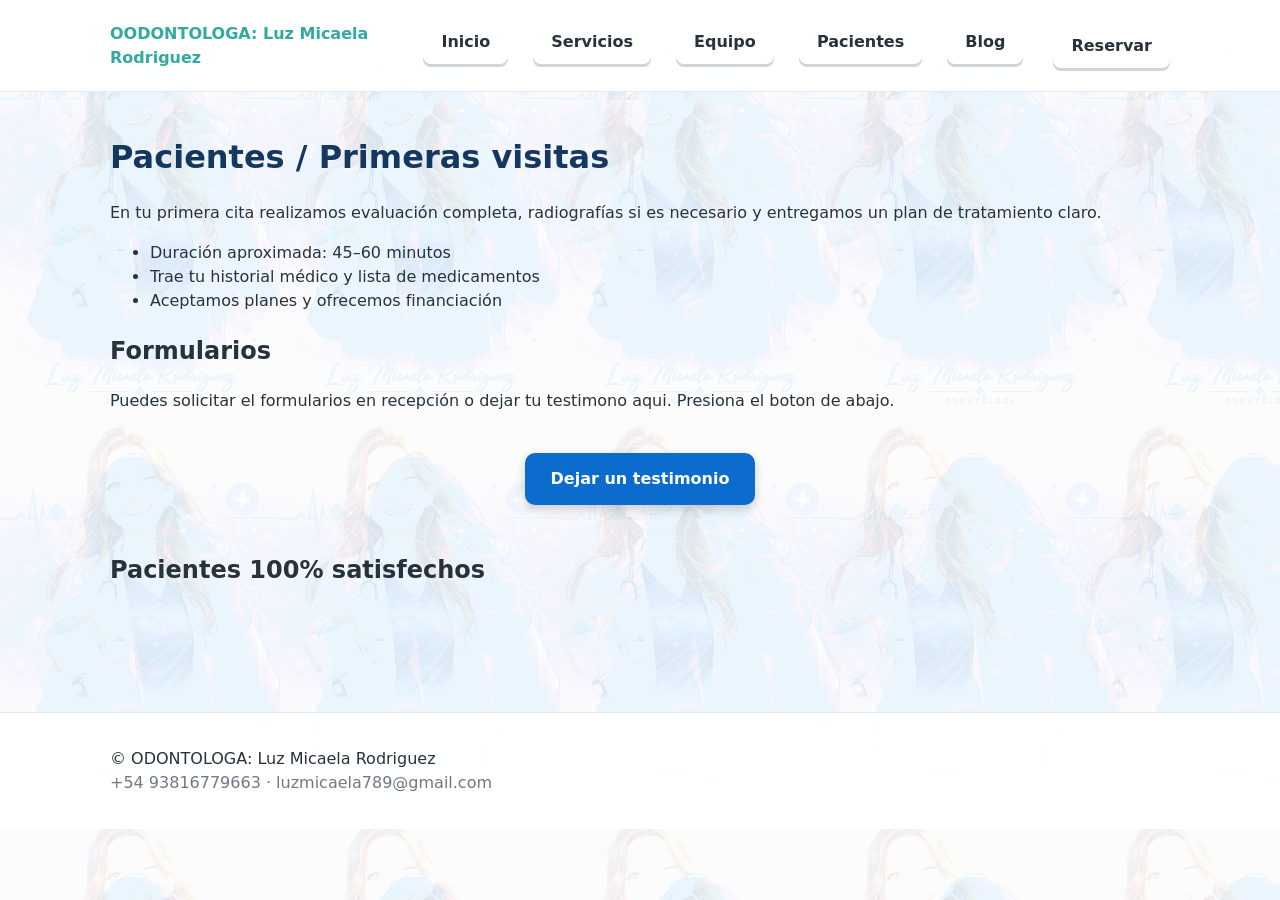
==== pacientes.html @ cc39a437 "Add files via upload" ====
﻿<!doctype html>
<html lang="es">
<head>
  <meta charset="utf-8" />
  <meta name="viewport" content="width=device-width,initial-scale=1" />
  <title>Pacientes — Primeras visitas · ODONTOLOGA: Luz Micaela Rodriguez</title>
  <meta name="description" content="Información para pacientes: qué esperar en la primera visita, formularios, seguros y financiación. Odontologos para todos, San Miguel de Tucumán." />
  <link rel="icon" href="favicon.svg" />
  <link rel="stylesheet" href="styles.css">

  <style>
    .pacientes-reviews {
        text-align: center;
        padding: 60px 20px;
        margin-top: 50px;
    }

    .reviews-title {
        font-size: 2rem;
        margin-bottom: 30px;
        color: #003366;
        font-weight: 700;
    }

    .reviews-grid {
        display: grid;
        grid-template-columns: repeat(auto-fit, minmax(260px, 1fr));
        gap: 28px;
    }

    .review-card {
        position: relative;
        background:
            linear-gradient(135deg,
                rgba(255,255,255,0.55),
                rgba(255,255,255,0.25)
            ),
            url('img/texturas/agua1.png');
        background-size: 180%;
        background-position: center;

        backdrop-filter: blur(14px);
        -webkit-backdrop-filter: blur(14px);

        border: 1.5px solid rgba(255,255,255,0.55);
        border-radius: 20px;

        padding: 26px 20px;
        box-shadow: 0 10px 26px rgba(0,0,0,0.18);
        transition: 0.35s ease;
        overflow: hidden;
    }

    .review-card:hover {
        transform: translateY(-6px);
        box-shadow: 0 16px 36px rgba(0,0,0,0.28);
        background-size: 200%;
    }

    .review-photo {
        width: 100px;
        height: 160px;
        object-fit: cover;
        border-radius: 10px;
        border: 2px solid white;
        margin-bottom: 12px;
        background-color: #f0f0f0;
    }

    .review-stars {
        font-size: 1.2rem;
        color: #ffcc00;
        margin-bottom: 10px;
    }

    .review-text {
        font-size: 0.95rem;
        color: #003366;
        margin-bottom: 12px;
        line-height: 1.4;
    }

    .review-name {
        font-weight: 700;
        color: #002a5c;
        margin-top: 8px;
    }

    .review-card::after {
        content: "";
        position: absolute;
        top: -120%;
        left: -120%;
        width: 250%;
        height: 250%;
        background: linear-gradient(
            135deg,
            rgba(255,255,255,0) 40%,
            rgba(255,255,255,0.35) 50%,
            rgba(255,255,255,0) 60%
        );
        transform: rotate(15deg);
        opacity: 0;
        transition: opacity 0.4s ease;
    }

    .review-card:hover::after {
        opacity: 1;
        animation: shineMove 1.2s ease forwards;
    }

    @keyframes shineMove {
        from { transform: translateX(-50%) translateY(-50%) rotate(15deg); }
        to   { transform: translateX(50%) translateY(50%) rotate(15deg); }
    }
  </style>
</head>

<body>
<header class="site-header">
  <div class="container">
    <div class="brand">OODONTOLOGA: Luz Micaela Rodriguez</div>
    <nav>
      <a href="index.html">Inicio</a>
      <a href="servicios.html">Servicios</a>
      <a href="equipo.html">Equipo</a>
      <a href="pacientes.html">Pacientes</a>
      <a href="blog.html">Blog</a>
    </nav>
    <a class="btn-cta" href="contacto.html#reserva">Reservar</a>
  </div>
</header>

<main class="container">
  <h1>Pacientes / Primeras visitas</h1>
  <p>En tu primera cita realizamos evaluación completa, radiografías si es necesario y entregamos un plan de tratamiento claro.</p>

  <ul>
    <li>Duración aproximada: 45–60 minutos</li>
    <li>Trae tu historial médico y lista de medicamentos</li>
    <li>Aceptamos planes y ofrecemos financiación</li>
  </ul>

  <h2>Formularios</h2>
  <p>Puedes solicitar el formularios en recepción o dejar tu testimono aqui. Presiona el boton de abajo. </p>

<div style="text-align:center; margin-top:40px;">
  <a href="testimonios.html#formulario" class="btn-cta" style="
      padding:14px 26px;
      background:#0066cc;
      color:white;
      border-radius:10px;
      text-decoration:none;
      font-weight:600;
      box-shadow:0 4px 12px rgba(0,0,0,0.2);
  ">
    Dejar un testimonio
  </a>
</div>

<section class="pacientes-section" style="margin-top:50px;">

    <h2 class="titulo-seccion">Pacientes 100% satisfechos</h2>

    <!-- Contenedor dinámico (vacío al inicio) -->
    <div id="listaPacientes" class="reviews-grid" style="margin-top:40px;"></div>

</section>


 
</main>

<footer class="site-footer">
  <div class="container">
    <div>© ODONTOLOGA: Luz Micaela Rodriguez</div>
    <div class="muted">+54 93816779663 · luzmicaela789@gmail.com</div>
  </div>
</footer>

<script>
/* --- Cargar testimonios aprobados en Pacientes.html --- */
async function cargarTestimoniosPacientes() {

    const url = "https://script.google.com/macros/s/AKfycbwIctgez9oaDWzGUCdXzk2YCuEggfs1DjWiEolDdeHWLY2LqHKjFUyeZnC6hhZdqTjJ/exec";

    try {
        const resp = await fetch(url);
        const data = await resp.json();

        // Ordenar por ID descendente (más recientes primero)
        data.sort((a, b) => b.id - a.id);

        const cont = document.getElementById("listaPacientes");
        cont.innerHTML = "";

        data.forEach(t => {
            const card = document.createElement("div");
            card.className = "review-card";
            
            // 🔧 CONVERTIR FOTO AL FORMATO CORRECTO
            let fotoUrl = t.foto || "";
            
            // Si es Base64, convertir a Blob URL
            if (fotoUrl.startsWith("data:")) {
                // Ya está en formato Base64, usarlo directamente
                fotoUrl = fotoUrl;
            } 
            // Si es un link de Google Drive, extraer el ID y formatearlo
            else if (fotoUrl.includes('drive.google.com')) {
                const match = fotoUrl.match(/\/d\/([a-zA-Z0-9-_]+)/);
                if (match && match[1]) {
                    fotoUrl = `https://drive.google.com/uc?id=${match[1]}`;
                }
            }
            // Si es un URL válido, usarlo
            else if (fotoUrl.startsWith('http')) {
                fotoUrl = fotoUrl;
            }
            
            const imgTag = fotoUrl 
                ? `<img src="${fotoUrl}" alt="Foto de ${t.nombre}" class="review-photo" onerror="this.style.display='none'">`
                : "";
            
            card.innerHTML = `
                ${imgTag}
                <div class="review-stars">★★★★★</div>
                <p class="review-text">"${t.texto}"</p>
                <h4 class="review-name">${t.nombre}</h4>
            `;
            cont.appendChild(card);
        });

        /* --- Animación premium --- */
        const cards = document.querySelectorAll(".review-card");
        cards.forEach((card, i) => {
            setTimeout(() => {
                card.classList.add("visible");
            }, i * 120);
        });

    } catch (e) {
        console.error("Error cargando testimonios:", e);
    }
}

cargarTestimoniosPacientes();
</script>


</body>
</html>
---- styles.css ----
﻿:root{
  --accent:#2aa79b; --dark:#1f2933; --muted:#6b7280; --bg:#f7fafb;
  font-family: Inter, system-ui, -apple-system, "Segoe UI", Roboto, Arial, sans-serif;
}
*{box-sizing:border-box}
body{margin:0;background:var(--bg);color:var(--dark);line-height:1.5}
.container{max-width:1100px;margin:0 auto;padding:20px}
.site-header{background:#fff;border-bottom:1px solid #e6e9ec;position:sticky;top:0;z-index:10}
.site-header .container{display:flex;align-items:center;gap:20px}
.brand{font-weight:700;color:var(--accent);flex:1}
nav a{margin:0 10px;color:var(--dark);text-decoration:none}
.btn-cta{background:var(--accent);color:#fff;padding:8px 12px;border-radius:8px;text-decoration:none}
.hero{display:flex;gap:30px;align-items:center;padding:40px 0}
.hero-text{flex:1}
.hero-image img{width:100%;border-radius:10px;object-fit:cover}
.actions .btn{background:var(--accent);color:#fff;padding:10px 16px;border-radius:8px;text-decoration:none;margin-right:8px}
.btn-outline{border:2px solid var(--accent);color:var(--accent);padding:8px 14px;border-radius:8px;text-decoration:none}
.why .grid, .services-preview .grid{display:grid;grid-template-columns:repeat(auto-fit,minmax(220px,1fr));gap:12px;margin-top:12px}
.card{background:#fff;padding:16px;border-radius:10px;border:1px solid #e6e9ec}
.service{background:#fff;padding:18px;border-radius:10px;border:1px solid #e6e9ec}
.contact-preview{margin-top:24px;background:#fff;padding:18px;border-radius:10px;border:1px solid #e6e9ec}
.site-footer{background:#fff;border-top:1px solid #e6e9ec;padding:14px 0;margin-top:24px}
.muted{color:var(--muted)}
.team-grid{display:grid;grid-template-columns:repeat(auto-fit,minmax(220px,1fr));gap:16px}
.team-card{background:#fff;padding:12px;border-radius:10px;text-align:center;border:1px solid #e6e9ec}
.team-card img{width:100%;height:auto;object-fit:contain;object-position:center;border-radius:8px;display:block}
.two-col{display:grid;grid-template-columns:1fr 320px;gap:18px}
form input, form textarea, form select{width:100%;padding:10px;border-radius:8px;border:1px solid #d1d5db;margin-top:8px}
.btn{display:inline-block;padding:10px 14px;border-radius:8px;text-decoration:none;color:#fff;background:var(--accent);border:none;cursor:pointer}
@media(max-width:760px){
  .hero{flex-direction:column}
  .two-col{grid-template-columns:1fr}
 
}
/* Estilos anteriores... */

.actions {
    display: flex;
    flex-direction: column; /* Cambia la dirección de los botones a columna */
    gap: 10px; /* Espacio entre los botones */
}

nav a {
    position: relative; /* Posición relativa para efectos de animación */
    transition: color 0.3s ease, transform 0.3s ease; /* Efecto de transición */
}

nav a:hover {
    color: #4CAF50; /* Cambiar color al pasar el ratón */
    transform: scale(1.05); /* Aumentar tamaño al pasar el ratón */
}

@media(max-width:760px){
  .hero{flex-direction:column}
  .two-col{grid-template-columns:1fr}
}

/* Estilos restantes... */

.hero {
    display: flex;
    gap: 30px;
    align-items: flex-start; /* Alinea los elementos al inicio */
}

.hero-text {
    flex: 1; /* Permite que el texto ocupe un espacio flexible */
    position: relative; /* Asegura que el texto se posicione sin ser absoluto */
    color: #f0f8ff; /* Color de texto */
    text-shadow: 2px 2px 4px rgba(0, 0, 255, 0.5); /* Efecto tridimensional */
    z-index: 1; /* Asegúrate de que el texto esté sobre la imagen */
}

.actions {
    margin-top: 20px; /* Espacio entre el texto y los botones */
    display: flex;
    flex-direction: column; /* Coloca los botones en columna */
    gap: 10px; /* Espacio entre los botones */
}

.hero-image {
    flex: 1; /* Hace que la imagen ocupe el espacio restante */
    position: relative; /* Necesario para el efecto de la imagen */
}
/* Contenedor principal */
.hero {
  padding: 40px 20px;
  background: #fff;
}

/* Inner: divide en dos columnas (texto izquierda, imagen derecha) */
.hero-inner {
  display: flex;
  align-items: center;
  justify-content: space-between;
  gap: 24px;
  max-width: 1200px;
  margin: 0 auto;
}

/* Texto (izquierda) */
.hero-text {
  flex: 1 1 45%;
  min-width: 260px;
}

/* Título: más oscuro */
.hero-title {
  font-size: 2rem;
  margin: 0 0 12px 0;
  color: #222222; /* tonalidad más oscura */
  font-weight: 700;
  line-height: 1.1;
}

/* Subtítulo: azul oscuro y más pequeño */
.hero-subtitle {
  font-size: 1rem;
  margin: 0 0 18px 0;
  color: #0b3b66; /* azul oscuro */
  opacity: 0.95;
}

/* Botones: alineados a la izquierda y con espacio */
.hero-buttons {
  margin-top: 18px;
  display: flex;
  gap: 12px;
}

/* Estilos de botones */
.btn {
  display: inline-block;
  padding: 10px 16px;
  text-decoration: none;
  border-radius: 6px;
  font-weight: 600;
  transition: transform .12s ease, box-shadow .12s ease;
}

.btn.primary {
  background: #0b6bff;
  color: #fff;
}

.btn.secondary {
  background: #e9eef8;
  color: #0b3b66;
}

/* Imagen (derecha) */
.hero-image {
  flex: 0 0 45%;
  display: flex;
  justify-content: flex-end;
  min-width: 220px;
}

.hero-image img {
  max-width: 100%;
  height: auto;
  border-radius: 8px;
  object-fit: cover;
  box-shadow: 0 6px 18px rgba(11, 59, 102, 0.12);
}

/* Responsive: en pantallas pequeñas apilar verticalmente */
@media (max-width: 800px) {
  .hero-inner {
    flex-direction: column;
    align-items: flex-start;
  }

  .hero-image {
    width: 100%;
    justify-content: center;
    margin-top: 18px;
  }

  .hero-text {
    width: 100%;
  }

  .hero-title {
    font-size: 1.6rem;
  }
}
/* ============================
   HERO SECTION
   ============================ */

.hero {
    width: 100%;
    padding: 60px 20px;
    text-align: center;
    background-color: #ffffff;
}

/* Título centrado */
.hero-title {
    font-size: 2.6rem;
    font-weight: 700;
    margin-bottom: 40px;
    color: #1a1a1a;
}

/* Contenedor de columnas */
.hero-content {
    display: flex;
    align-items: center;
    justify-content: center;
    gap: 40px;
    max-width: 1200px;
    margin: 0 auto;
}

/* Columna izquierda (texto) */
.hero-text {
    flex: 0 0 38%; /* Más pequeña */
    text-align: left;
}

.hero-description {
    font-size: 1.2rem;
    margin-bottom: 25px;
    color: #333;
    line-height: 1.5;
}

/* Botones */
.hero-buttons {
    display: flex;
    flex-direction: column;
    gap: 15px;
}

.btn {
    padding: 14px 20px;
    border-radius: 6px;
    text-decoration: none;
    font-weight: 600;
    display: inline-block;
    text-align: center;
    transition: 0.3s ease;
}

/* Botón principal */
.btn-primary {
    background-color: #0077cc;
    color: white;
}

.btn-primary:hover {
    background-color: #005fa3;
}

/* Botón secundario */
.btn-secondary {
    background-color: #e6e6e6;
    color: #333;
}

.btn-secondary:hover {
    background-color: #d4d4d4;
}

/* Columna derecha (imagen predominante) */
.hero-image {
    flex: 0 0 60%; /* Más grande */
}

.hero-image img {
    width: 100%;
    border-radius: 10px;
    object-fit: cover;
    box-shadow: 0 4px 20px rgba(0,0,0,0.1);
}

/* ============================
   RESPONSIVE
   ============================ */

@media (max-width: 900px) {
    .hero-content {
        flex-direction: column;
        text-align: center;
    }

    .hero-text {
        flex: 0 0 100%;
        text-align: center;
    }

    .hero-image {
        flex: 0 0 100%;
    }

    .hero-title {
        font-size: 2.2rem;
    }
}

@media (max-width: 600px) {
    .hero-title {
        font-size: 1.9rem;
    }

    .hero-description {
        font-size: 1.05rem;
    }
}
/* ===== FIX DEFINITIVO: TÍTULO ARRIBA DE LAS COLUMNAS ===== */

.hero {
    width: 100%;
    padding: 60px 20px;
    background: #fff;
    text-align: center;
}

.hero-title {
    font-size: 2.6rem;
    font-weight: 700;
    margin-bottom: 40px;
    color: #1a1a1a;
}

/* Contenedor de columnas */
.hero-content {
    display: flex;
    align-items: center;
    justify-content: center;
    gap: 40px;
    max-width: 1200px;
    margin: 0 auto;
}

/* Columna izquierda */
.hero-text {
    flex: 0 0 38%;
    text-align: left;
}

/* Columna derecha */
.hero-image {
    flex: 0 0 60%;
}

.hero-image img {
    width: 100%;
    border-radius: 10px;
    object-fit: cover;
}
/* ===== FIX DEFINITIVO: EVITAR 3 COLUMNAS ===== */

/* El hero NO debe ser flex */
.hero {
    width: 100%;
    padding: 60px 20px;
    background: #fff;
    text-align: center;
    display: block !important; /* Fuerza a ignorar versiones anteriores */
}

/* El título SIEMPRE arriba */
.hero-title {
    font-size: 2.6rem;
    font-weight: 700;
    margin-bottom: 40px;
    color: #1a1a1a;
}

/* Las columnas van dentro de hero-content */
.hero-content {
    display: flex !important;
    align-items: center;
    justify-content: center;
    gap: 40px;
    max-width: 1200px;
    margin: 0 auto;
}

/* Columna izquierda */
.hero-text {
    flex: 0 0 38%;
    text-align: left;
}

/* Columna derecha */
.hero-image {
    flex: 0 0 60%;
}

.hero-image img {
    width: 100%;
    border-radius: 10px;
    object-fit: cover;
}
/* ============================
   BOTONES 3D DEL MENÚ
   ============================ */

nav a {
    display: inline-block;
    padding: 10px 18px;
    background: #ffffff;
    color: #1f2933;
    border-radius: 8px;
    font-weight: 600;
    text-decoration: none;
    box-shadow: 0 3px 0 #cfd3d8; /* base 3D */
    transition: 
        background 0.25s ease,
        color 0.25s ease,
        transform 0.2s ease,
        box-shadow 0.2s ease;
}

/* Hover: se eleva y cambia a azul */
nav a:hover {
    background: #0b6bff;
    color: #ffffff;
    transform: translateY(-3px); /* se levanta */
    box-shadow: 0 6px 0 #084bb5; /* sombra más profunda */
}

/* Click: efecto de presión */
nav a:active {
    transform: translateY(1px);
    box-shadow: 0 2px 0 #084bb5;
}
/* ============================
   BOTONES 3D PARA TODO EL MENÚ
   ============================ */

/* Aplica a TODOS los enlaces del menú, incluyendo "Reservar" */
.site-header nav a,
.btn-cta {
    display: inline-block;
    padding: 10px 18px;
    background: #ffffff;
    color: #1f2933;
    border-radius: 8px;
    font-weight: 600;
    text-decoration: none;
    box-shadow: 0 3px 0 #cfd3d8; /* base 3D */
    transition: 
        background 0.25s ease,
        color 0.25s ease,
        transform 0.2s ease,
        box-shadow 0.2s ease;
}

/* Hover 3D */
.site-header nav a:hover,
.btn-cta:hover {
    background: #0b6bff;
    color: #ffffff;
    transform: translateY(-3px); /* se levanta */
    box-shadow: 0 6px 0 #084bb5; /* sombra más profunda */
}

/* Click (efecto de presión) */
.site-header nav a:active,
.btn-cta:active {
    transform: translateY(1px);
    box-shadow: 0 2px 0 #084bb5;
}
/* ============================================
   BOTONES 3D + EFECTO DE LUZ ANIMADA (MENÚ)
   ============================================ */

.site-header nav a,
.btn-cta {
    position: relative;
    display: inline-block;
    padding: 10px 18px;
    background: #ffffff;
    color: #1f2933;
    border-radius: 8px;
    font-weight: 600;
    text-decoration: none;
    box-shadow: 0 3px 0 #cfd3d8; /* base 3D */
    overflow: hidden; /* necesario para el brillo */
    transition:
        background 0.25s ease,
        color 0.25s ease,
        transform 0.2s ease,
        box-shadow 0.2s ease;
}

/* Brillo animado */
.site-header nav a::before,
.btn-cta::before {
    content: "";
    position: absolute;
    top: 0;
    left: -120%;
    width: 80%;
    height: 100%;
    background: linear-gradient(
        120deg,
        rgba(255, 255, 255, 0) 0%,
        rgba(255, 255, 255, 0.6) 50%,
        rgba(255, 255, 255, 0) 100%
    );
    transform: skewX(-20deg);
    transition: 0.4s;
}

/* Hover: se eleva, cambia a azul y aparece el brillo */
.site-header nav a:hover,
.btn-cta:hover {
    background: #0b6bff;
    color: #ffffff;
    transform: translateY(-3px);
    box-shadow: 0 6px 0 #084bb5;
}

/* Brillo se mueve al hacer hover */
.site-header nav a:hover::before,
.btn-cta:hover::before {
    left: 120%;
}

/* Click: efecto de presión */
.site-header nav a:active,
.btn-cta:active {
    transform: translateY(1px);
    box-shadow: 0 2px 0 #084bb5;
}
/* ============================
   BLOG PAGE
   ============================ */

.blog-grid {
    display: grid;
    grid-template-columns: repeat(auto-fit, minmax(260px, 1fr));
    gap: 20px;
    margin-top: 30px;
}

.blog-card {
    background: #fff;
    border-radius: 12px;
    border: 1px solid #e6e9ec;
    padding: 16px;
    box-shadow: 0 4px 12px rgba(0,0,0,0.06);
    transition: transform .25s ease, box-shadow .25s ease;
}

.blog-card:hover {
    transform: translateY(-6px);
    box-shadow: 0 10px 20px rgba(0,0,0,0.12);
}

.blog-card img {
    width: 100%;
    border-radius: 10px;
    margin-bottom: 12px;
}

.blog-card h3 {
    margin: 0 0 8px;
    color: #1f2933;
}

.blog-card p {
    color: #555;
    margin-bottom: 14px;
}

.blog-btn {
    display: inline-block;
    padding: 8px 14px;
    background: var(--accent);
    color: #fff;
    border-radius: 6px;
    text-decoration: none;
    font-weight: 600;
    transition: background .25s ease;
}

.blog-btn:hover {
    background: #1d8f85;
}
/* ============================
   BLOG VANGUARDISTA
   ============================ */

.blog-title {
    text-align: center;
    font-size: 2.4rem;
    margin-bottom: 10px;
}

.blog-subtitle {
    text-align: center;
    color: #555;
    margin-bottom: 40px;
}

/* Categorías */
.blog-categories {
    display: grid;
    grid-template-columns: repeat(auto-fit, minmax(260px, 1fr));
    gap: 20px;
}

.blog-category {
    background: #fff;
    padding: 20px;
    border-radius: 14px;
    border: 1px solid #e6e9ec;
    cursor: pointer;
    transition: transform .25s ease, box-shadow .25s ease;
    box-shadow: 0 4px 12px rgba(0,0,0,0.06);
}

.blog-category:hover {
    transform: translateY(-6px);
    box-shadow: 0 12px 24px rgba(0,0,0,0.12);
}

/* Panel desplegable */
.blog-panel {
    position: fixed;
    top: 0;
    right: -100%;
    width: 420px;
    height: 100vh;
    background: #ffffff;
    box-shadow: -6px 0 20px rgba(0,0,0,0.15);
    padding: 20px;
    transition: right .4s ease;
    z-index: 999;
    display: flex;
    flex-direction: column;
}

.blog-panel.open {
    right: 0;
}

.panel-header {
    display: flex;
    justify-content: space-between;
    align-items: center;
}

#panel-close {
    background: #0b6bff;
    color: #fff;
    border: none;
    padding: 8px 14px;
    border-radius: 6px;
    cursor: pointer;
}

.panel-content {
    margin-top: 20px;
    overflow-y: auto;
    flex: 1;
    padding-right: 10px;
}

/* Tarjetas internas */
.panel-item {
    background: #f7fafb;
    padding: 14px;
    border-radius: 10px;
    margin-bottom: 14px;
    border: 1px solid #e6e9ec;
}

.panel-item h4 {
    margin: 0 0 6px;
}

.panel-item p {
    margin: 0;
    color: #555;
}
/* Margen superior para la sección del blog */
.container.blog-section {
    margin-top: 40px;
}
input[type="date"] {
  position: relative;
}

input[type="date"]::before {
  content: attr(data-date);
  position: absolute;
  left: 12px;
  color: #333;
}

input[type="date"]::-webkit-datetime-edit,
input[type="date"]::-webkit-inner-spin-button,
input[type="date"]::-webkit-clear-button {
  display: none;
}

input[type="date"]::-webkit-calendar-picker-indicator {
  position: absolute;
  right: 10px;
  opacity: 1;
}
/* Igualar altura del input date al resto */
input[type="date"] {
  height: 44px;
  padding-left: 12px;
  padding-right: 12px;
}
/* Tarjeta moderna para el formulario */
.contact-form-card {
  background: #ffffff;
  padding: 28px;
  border-radius: 14px;
  box-shadow: 0 6px 20px rgba(0,0,0,0.08);
  border: 1px solid #e6e9ec;
}
input, select, textarea {
  width: 100%;
  padding: 12px 14px;
  border-radius: 8px;
  border: 1px solid #d6d9dd;
  font-size: 15px;
  transition: border-color .2s ease, box-shadow .2s ease;
}

input:focus, select:focus, textarea:focus {
  border-color: #0b6bff;
  box-shadow: 0 0 0 3px rgba(11,107,255,0.15);
  outline: none;
}

main h1 {
  font-size: 2rem;
  margin-bottom: 20px;
  color: #0b2e59;
  font-weight: 700;
}
.contact-aside {
  background: #f7fafc;
  padding: 24px;
  border-radius: 14px;
  border: 1px solid #e6e9ec;
  box-shadow: 0 4px 14px rgba(0,0,0,0.05);
}
.two-col {
  display: grid;
  grid-template-columns: 1fr 0.8fr;
  gap: 30px;
}
.btn {
  background: linear-gradient(135deg, #0b6bff, #0046c7);
  color: #fff;
  padding: 12px 20px;
  border-radius: 8px;
  border: none;
  font-weight: 600;
  cursor: pointer;
  transition: transform .2s ease, box-shadow .2s ease;
}

.btn:hover {
  transform: translateY(-3px);
  box-shadow: 0 6px 14px rgba(0,0,0,0.15);
}
/* Contenedor general */
.casos-container {
    padding: 20px;
    animation: fadeIn 0.6s ease;
}

/* Título */
.casos-titulo {
    font-size: 1.8rem;
    margin-bottom: 15px;
    color: #003366;
    font-weight: 700;
}

/* Grid */
.casos-grid {
    display: grid;
    grid-template-columns: repeat(auto-fill, minmax(260px, 1fr));
    gap: 20px;
    max-height: 500px;
    overflow-y: auto;
    padding-right: 10px;
}

/* Scrollbar elegante */
.casos-grid::-webkit-scrollbar {
    width: 8px;
}
.casos-grid::-webkit-scrollbar-thumb {
    background: rgba(0, 0, 0, 0.2);
    border-radius: 4px;
}

/* Tarjetas */
.caso-card {
    background: rgba(255, 255, 255, 0.7);
    backdrop-filter: blur(10px);
    border-radius: 14px;
    overflow: hidden;
    box-shadow: 0 4px 12px rgba(0,0,0,0.1);
    transition: transform 0.25s ease, box-shadow 0.25s ease;
    cursor: pointer;
}

/* Hover premium */
.caso-card:hover {
    transform: translateY(-6px) scale(1.02);
    box-shadow: 0 8px 20px rgba(0,0,0,0.15);
}

/* Imagen */
.caso-card img {
    width: 100%;
    height: 180px;
    object-fit: cover;
}

/* Info */
.caso-info {
    padding: 15px;
}

.caso-info h4 {
    margin: 0;
    font-size: 1.2rem;
    color: #002a5c;
}

.caso-info p {
    margin: 5px 0;
    color: #333;
}

.caso-fecha {
    font-size: 0.85rem;
    color: #666;
}

/* Animación fade-in */
@keyframes fadeIn {
    from { opacity: 0; transform: translateY(10px); }
    to { opacity: 1; transform: translateY(0); }
}

/* ====== TARJETAS DE POR QUÉ ELEGIRNOS ====== */

.why-us {
  text-align: center;
  padding: 60px 20px;
}

.why-grid {
  display: grid;
  grid-template-columns: repeat(4, 1fr);
  gap: 25px;
  margin-top: 30px;
}

.why-card {
  background: #ffffff;
  padding: 25px;
  border-radius: 14px;
  font-size: 18px;
  font-weight: 600;
  color: #003366;
  position: relative;
  overflow: hidden;
  cursor: pointer;
  transition: transform 0.3s ease;
}

/* Efecto de elevación */
.why-card:hover {
  transform: translateY(-6px);
}

/* Borde animado multicolor */
.why-card::before {
  content: "";
  position: absolute;
  inset: 0;
  border-radius: 14px;
  padding: 2px;
  background: linear-gradient(
    120deg,
    #00c3ff,
    #0066ff,
    #8a2be2,
    #ff00c8,
    #00ffcc
  );
  background-size: 300% 300%;
  animation: borderGlow 4s linear infinite;
  opacity: 0;
  transition: opacity 0.3s ease;
  -webkit-mask: 
    linear-gradient(#fff 0 0) content-box, 
    linear-gradient(#fff 0 0);
  -webkit-mask-composite: xor;
          mask-composite: exclude;
}

/* Solo aparece al pasar el mouse */
.why-card:hover::before {
  opacity: 1;
}

/* Animación del borde */
@keyframes borderGlow {
  0% { background-position: 0% 50%; }
  50% { background-position: 100% 50%; }
  100% { background-position: 0% 50%; }
}

/* Responsive */
@media (max-width: 900px) {
  .why-grid {
    grid-template-columns: repeat(2, 1fr);
  }
}

@media (max-width: 600px) {
  .why-grid {
    grid-template-columns: 1fr;
  }
}
/* ====== TARJETAS PREMIUM CON TEXTURA METALIZADA ====== */

.why-us {
  text-align: center;
  padding: 60px 20px;
}

.why-grid {
  display: grid;
  grid-template-columns: repeat(4, 1fr);
  gap: 25px;
  margin-top: 30px;
}

/* Tarjeta con textura metalizada + celeste claro */
.why-card {
  background: 
    linear-gradient(135deg, rgba(255,255,255,0.6), rgba(200,230,255,0.6)),
    repeating-linear-gradient(
      45deg,
      rgba(255,255,255,0.25) 0px,
      rgba(255,255,255,0.25) 2px,
      rgba(180,200,220,0.25) 2px,
      rgba(180,200,220,0.25) 4px
    );
  background-blend-mode: overlay;
  padding: 25px;
  border-radius: 14px;
  font-size: 18px;
  font-weight: 600;
  color: #003366;
  position: relative;
  overflow: hidden;
  cursor: pointer;
  transition: transform 0.3s ease;
}

/* Efecto de elevación */
.why-card:hover {
  transform: translateY(-6px);
}

/* Borde animado multicolor */
.why-card::before {
  content: "";
  position: absolute;
  inset: 0;
  border-radius: 14px;
  padding: 2px;
  background: linear-gradient(
    120deg,
    #00c3ff,
    #0066ff,
    #8a2be2,
    #ff00c8,
    #00ffcc
  );
  background-size: 300% 300%;
  animation: borderGlow 4s linear infinite;
  opacity: 0;
  transition: opacity 0.3s ease;
  -webkit-mask: 
    linear-gradient(#fff 0 0) content-box, 
    linear-gradient(#fff 0 0);
  -webkit-mask-composite: xor;
          mask-composite: exclude;
}

/* Solo aparece al pasar el mouse */
.why-card:hover::before {
  opacity: 1;
}

/* Animación del borde */
@keyframes borderGlow {
  0% { background-position: 0% 50%; }
  50% { background-position: 100% 50%; }
  100% { background-position: 0% 50%; }
}

/* Responsive */
@media (max-width: 900px) {
  .why-grid {
    grid-template-columns: repeat(2, 1fr);
  }
}

@media (max-width: 600px) {
  .why-grid {
    grid-template-columns: 1fr;
  }
}
/* ====== TARJETAS PREMIUM CON ICONOS, TEXTURA Y ANIMACIONES ====== */

.why-us {
  text-align: center;
  padding: 60px 20px;
}

.why-grid {
  display: grid;
  grid-template-columns: repeat(4, 1fr);
  gap: 25px;
  margin-top: 30px;
}

/* Animación de entrada */
.why-card {
  opacity: 0;
  transform: translateY(20px);
  animation: fadeUp 0.8s ease forwards;
}

.why-card:nth-child(1) { animation-delay: 0.1s; }
.why-card:nth-child(2) { animation-delay: 0.25s; }
.why-card:nth-child(3) { animation-delay: 0.4s; }
.why-card:nth-child(4) { animation-delay: 0.55s; }

@keyframes fadeUp {
  to {
    opacity: 1;
    transform: translateY(0);
  }
}

/* Tarjeta con textura metalizada + celeste claro */
.why-card {
  background:
    linear-gradient(135deg, rgba(255,255,255,0.7), rgba(210,235,255,0.7)),
    repeating-linear-gradient(
      45deg,
      rgba(255,255,255,0.25) 0px,
      rgba(255,255,255,0.25) 2px,
      rgba(180,200,220,0.25) 2px,
      rgba(180,200,220,0.25) 4px
    );
  background-blend-mode: overlay;
  padding: 30px 20px;
  border-radius: 14px;
  font-size: 18px;
  font-weight: 600;
  color: #003366;
  position: relative;
  overflow: hidden;
  cursor: pointer;
  transition: transform 0.3s ease;
  text-align: center;
}

/* Icono */
.why-card .icon {
  margin-bottom: 12px;
}

/* Efecto de elevación */
.why-card:hover {
  transform: translateY(-8px);
}

/* Borde animado multicolor */
.why-card::before {
  content: "";
  position: absolute;
  inset: 0;
  border-radius: 14px;
  padding: 2px;
  background: linear-gradient(
    120deg,
    #00c3ff,
    #0066ff,
    #8a2be2,
    #ff00c8,
    #00ffcc
  );
  background-size: 300% 300%;
  animation: borderGlow 4s linear infinite;
  opacity: 0;
  transition: opacity 0.3s ease;
  -webkit-mask:
    linear-gradient(#fff 0 0) content-box,
    linear-gradient(#fff 0 0);
  -webkit-mask-composite: xor;
          mask-composite: exclude;
}

.why-card:hover::before {
  opacity: 1;
}

/* Brillo suave */
.why-card::after {
  content: "";
  position: absolute;
  top: -80%;
  left: -80%;
  width: 200%;
  height: 200%;
  background: radial-gradient(circle, rgba(255,255,255,0.25), transparent 70%);
  transform: rotate(25deg);
  opacity: 0;
  transition: opacity 0.4s ease;
}

.why-card:hover::after {
  opacity: 1;
}

/* Animación del borde */
@keyframes borderGlow {
  0% { background-position: 0% 50%; }
  50% { background-position: 100% 50%; }
  100% { background-position: 0% 50%; }
}

/* Responsive */
@media (max-width: 900px) {
  .why-grid {
    grid-template-columns: repeat(2, 1fr);
  }
}

@media (max-width: 600px) {
  .why-grid {
    grid-template-columns: 1fr;
  }
}
.servicios-principales {
    padding: 60px 20px;
    text-align: center;
}

.servicios-container {
    max-width: 900px;
    margin: 0 auto;
    background: #ffffff;
    padding: 30px;
    border-radius: 18px;
    box-shadow: 0 0 25px rgba(0,0,0,0.15);
}

.servicio-item {
    position: relative;
    margin: 20px 0;
    padding: 15px;
    font-size: 1.4rem;
    font-weight: 600;
    cursor: pointer;
    transition: 0.3s ease;
}

.servicio-item span {
    display: block;
    color: #003366;
}

.servicio-info {
    position: absolute;
    left: 50%;
    transform: translateX(-50%) translateY(10px);
    top: 100%;
    width: 90%;
    background: linear-gradient(135deg, #bcdcff, #8fc6ff);
    border: 2px solid #d7e3f0;
    border-radius: 14px;
    padding: 18px;
    color: white;
    font-size: 1.1rem;
    opacity: 0;
    pointer-events: none;
    transition: all 0.35s ease;
    box-shadow: 0 0 15px rgba(0,0,0,0.15);
    backdrop-filter: blur(4px);
}

/* Hover: aparece la tarjeta */
.servicio-item:hover .servicio-info {
    opacity: 1;
    transform: translateX(-50%) translateY(0);
    pointer-events: auto;
}

/* Mobile: se abre al tocar */
@media (max-width: 768px) {
    .servicio-item:active .servicio-info {
        opacity: 1;
        transform: translateX(-50%) translateY(0);
    }
}
.servicios-layout {
    display: flex;
    gap: 30px;
    max-width: 1100px;
    margin: 0 auto;
    margin-top: 40px;
}

/* Columna izquierda */
.servicios-menu {
    width: 260px;
    background: #ffffff;
    padding: 20px;
    border-radius: 14px;
    box-shadow: 0 0 20px rgba(0,0,0,0.1);
}

.servicio-item {
    padding: 14px;
    margin-bottom: 12px;
    font-size: 1.2rem;
    font-weight: 600;
    cursor: pointer;
    border-radius: 10px;
    transition: 0.3s ease;
    color: #003366;
}

.servicio-item:hover {
    background: #e6f1ff;
}

/* Columna derecha */
.servicio-detalle {
    flex: 1;
    position: relative;
    min-height: 200px;
}

/* Tarjetas dinámicas */
.detalle-box {
    position: absolute;
    top: 0;
    left: 0;
    width: 100%;
    padding: 25px;
    background: linear-gradient(135deg, #bcdcff, #8fc6ff);
    border: 2px solid #d7e3f0;
    border-radius: 14px;
    color: white;
    font-size: 1.3rem;
    box-shadow: 0 0 20px rgba(0,0,0,0.15);
    opacity: 0;
    transform: translateX(20px);
    transition: all 0.35s ease;
    pointer-events: none;
}

/* Mostrar tarjeta activa */
.detalle-box.active {
    opacity: 1;
    transform: translateX(0);
    pointer-events: auto;
}

.servicios-layout {
    display: flex;
    gap: 30px;
    max-width: 1100px;
    margin: 0 auto;
    margin-top: 40px;
}

/* Columna izquierda */
.servicios-menu {
    width: 240px;
    background: rgba(255,255,255,0.85);
    padding: 20px;
    border-radius: 14px;
    box-shadow: 0 0 25px rgba(0,0,0,0.15);
    backdrop-filter: blur(6px);
}

.servicio-item {
    padding: 12px;
    margin-bottom: 10px;
    font-size: 1.15rem;
    font-weight: 600;
    cursor: pointer;
    border-radius: 10px;
    transition: 0.3s ease;
    color: #003366;
}

.servicio-item:hover {
    background: #dcecff;
}

/* Columna derecha */
.servicio-detalle {
    flex: 1;
    position: relative;
    min-height: 220px;
}

/* Tarjetas dinámicas */
.detalle-box {
    position: absolute;
    top: 0;
    left: 0;
    width: 100%;
    padding: 25px;
    background: linear-gradient(135deg, #bcdcff, #8fc6ff);
    border: 2px solid rgba(255,255,255,0.6);
    border-radius: 14px;
    color: white;
    font-size: 1.3rem;
    box-shadow: 0 0 25px rgba(0,0,0,0.2);
    opacity: 0;
    transform: translateX(40px);
    transition: all 0.35s ease;
    pointer-events: none;
    backdrop-filter: blur(6px);
}

/* Borde metálico animado */
.detalle-box::before {
    content: "";
    position: absolute;
    inset: 0;
    border-radius: 14px;
    padding: 2px;
    background: linear-gradient(120deg, #ffffff, #c0c0c0, #e0e0e0, #ffffff);
    -webkit-mask: linear-gradient(#fff 0 0) content-box, linear-gradient(#fff 0 0);
    -webkit-mask-composite: xor;
    mask-composite: exclude;
    animation: shine 3s linear infinite;
}

@keyframes shine {
    0% { filter: brightness(1); }
    50% { filter: brightness(1.4); }
    100% { filter: brightness(1); }
}

/* Mostrar tarjeta activa */
.detalle-box.active {
    opacity: 1;
    transform: translateX(0);
    pointer-events: auto;
}
.contacto-rapido {
    background: #002244;
    color: white;
    padding: 25px 20px;
    border-radius: 12px;
    max-width: 450px;
    margin: 40px auto;
    text-align: center;
}

.contacto-rapido h3 {
    margin-bottom: 15px;
    font-size: 1.4rem;
}

.contacto-rapido .label {
    color: #66c2ff;
    font-weight: 600;
}

.contacto-rapido p {
    margin: 6px 0;
    font-size: 0.95rem;
}

.btn-reserva {
    display: inline-block;
    margin-top: 15px;
    padding: 10px 22px;
    background: linear-gradient(135deg, #66c2ff, #99ddff);
    color: #002244;
    font-weight: 700;
    border-radius: 10px;
    text-decoration: none;
    transition: 0.3s ease;
    box-shadow: 0 4px 12px rgba(0,0,0,0.25);
}

.btn-reserva:hover {
    transform: translateY(-4px);
    box-shadow: 0 6px 18px rgba(0,0,0,0.35);
    filter: brightness(1.15);
}

.footer-mini {
    margin-top: 18px;
    font-size: 0.75rem;
    opacity: 0.8;
}
/* ============================
   SERVICIOS PRINCIPALES
   ============================ */

.servicios-layout {
    display: flex;
    gap: 30px;
    max-width: 1100px;
    margin: 0 auto;
    margin-top: 40px;
}

/* Columna izquierda */
.servicios-menu {
    width: 240px;
    background: rgba(255,255,255,0.85);
    padding: 20px;
    border-radius: 14px;
    box-shadow: 0 0 25px rgba(0,0,0,0.15);
    backdrop-filter: blur(6px);
}

.icono-3d {
    width: 32px;
    height: 32px;
    margin-right: 8px;
    vertical-align: middle;
}

.servicio-item {
    padding: 12px;
    margin-bottom: 10px;
    font-size: 1.15rem;
    font-weight: 600;
    cursor: pointer;
    border-radius: 10px;
    transition: 0.3s ease;
    color: #003366;
    display: flex;
    align-items: center;
}

.servicio-item:hover {
    background: #dcecff;
}

/* Panel derecho */
.servicio-detalle {
    flex: 1;
    position: relative;
    min-height: 220px;
}

/* Tarjetas dinámicas */
.detalle-box {
    position: absolute;
    top: 0;
    right: -40px;
    width: 100%;
    padding: 25px;
    background: linear-gradient(135deg, #bcdcff, #8fc6ff);
    border: 2px solid rgba(255,255,255,0.6);
    border-radius: 14px;
    color: white;
    font-size: 1.3rem;
    box-shadow: 0 0 25px rgba(0,0,0,0.2);
    opacity: 0;
    transform: translateX(80px);
    transition: all 0.45s ease;
    pointer-events: none;
    backdrop-filter: blur(6px);
}

/* Borde metálico animado */
.detalle-box::before {
    content: "";
    position: absolute;
    inset: 0;
    border-radius: 14px;
    padding: 2px;
    background: linear-gradient(120deg, #ffffff, #c0c0c0, #e0e0e0, #ffffff);
    -webkit-mask: linear-gradient(#fff 0 0) content-box, linear-gradient(#fff 0 0);
    -webkit-mask-composite: xor;
    mask-composite: exclude;
    animation: shine 3s linear infinite;
}

@keyframes shine {
    0% { filter: brightness(1); }
    50% { filter: brightness(1.4); }
    100% { filter: brightness(1); }
}

/* Mostrar tarjeta activa */
.detalle-box.active {
    opacity: 1;
    transform: translateX(0);
    pointer-events: auto;
}


/* ============================
   CONTACTO UNIFICADO
   ============================ */

.contacto-unificado {
    background: linear-gradient(135deg, #001a33, #002244, #001a33);
    color: white;
    padding: 25px 20px;
    border-radius: 12px;
    max-width: 500px;
    margin: 50px auto;
    text-align: center;
    box-shadow: 0 0 25px rgba(0,0,0,0.25);
    background-image: url('img/texturas/metal-dark.png');
    background-size: cover;
    background-blend-mode: overlay;
}

.contacto-unificado h3 {
    margin-bottom: 15px;
    font-size: 1.3rem;
}

.contacto-unificado .label {
    color: #66c2ff;
    font-weight: 600;
}

.contacto-unificado p {
    margin: 6px 0;
    font-size: 0.9rem;
}

.btn-reserva {
    display: inline-block;
    margin-top: 15px;
    padding: 10px 22px;
    background: linear-gradient(135deg, #66c2ff, #99ddff);
    color: #002244;
    font-weight: 700;
    border-radius: 10px;
    text-decoration: none;
    transition: 0.3s ease;
    box-shadow: 0 4px 12px rgba(0,0,0,0.25);
    position: relative;
    overflow: hidden;
}

/* Brillo animado */
.btn-reserva::before {
    content: "";
    position: absolute;
    top: 0;
    left: -120%;
    width: 80%;
    height: 100%;
    background: linear-gradient(
        120deg,
        rgba(255,255,255,0) 0%,
        rgba(255,255,255,0.6) 50%,
        rgba(255,255,255,0) 100%
    );
    transform: skewX(-20deg);
    transition: 0.4s;
}

.btn-reserva:hover::before {
    left: 120%;
}

.btn-reserva:hover {
    transform: translateY(-4px);
    box-shadow: 0 6px 18px rgba(0,0,0,0.35);
}

.footer-mini {
    margin-top: 18px;
    font-size: 0.75rem;
    opacity: 0.8;
}
/* ============================
   SERVICIOS PRINCIPALES
   ============================ */

.servicios-principales {
    padding: 60px 20px;
    text-align: center;
}

.servicios-principales h2 {
    font-size: 2rem;
    margin-bottom: 10px;
}

.servicios-layout {
    display: flex;
    gap: 30px;
    max-width: 1100px;
    margin: 0 auto;
    margin-top: 30px;
    align-items: flex-start;
}

/* Columna izquierda */
.servicios-menu {
    width: 240px;
    background: rgba(255,255,255,0.9);
    padding: 18px;
    border-radius: 14px;
    box-shadow: 0 0 25px rgba(0,0,0,0.15);
    backdrop-filter: blur(6px);
}

.servicio-item {
    display: flex;
    align-items: center;
    gap: 8px;
    padding: 10px;
    margin-bottom: 10px;
    font-size: 1.05rem;
    font-weight: 600;
    cursor: pointer;
    border-radius: 10px;
    transition: 0.3s ease;
    color: #003366;
}

.servicio-item:hover {
    background: #dcecff;
}

.icono-3d {
    width: 48px;
    height: 48px;
    flex-shrink: 0;
}

/* Panel derecho */
.servicio-detalle {
    flex: 1;
    position: relative;
    min-height: 200px;
}

/* Tarjetas dinámicas */
.detalle-box {
    position: absolute;
    top: 0;
    right: 0;
    width: 100%;
    padding: 22px;
    background: linear-gradient(135deg, #bcdcff, #8fc6ff);
    border-radius: 14px;
    color: white;
    font-size: 1.2rem;
    box-shadow: 0 0 25px rgba(0,0,0,0.2);
    opacity: 0;
    transform: translateX(60px);
    transition: all 0.45s ease;
    pointer-events: none;
    backdrop-filter: blur(6px);
    border: 2px solid rgba(255,255,255,0.6);
}

/* Borde metálico animado */
.detalle-box::before {
    content: "";
    position: absolute;
    inset: 0;
    border-radius: 14px;
    padding: 2px;
    background: linear-gradient(120deg, #ffffff, #c0c0c0, #e0e0e0, #ffffff);
    -webkit-mask: linear-gradient(#fff 0 0) content-box, linear-gradient(#fff 0 0);
    -webkit-mask-composite: xor;
    mask-composite: exclude;
    animation: shine 3s linear infinite;
}

@keyframes shine {
    0% { filter: brightness(1); }
    50% { filter: brightness(1.4); }
    100% { filter: brightness(1); }
}

/* Mostrar tarjeta activa */
.detalle-box.active {
    opacity: 1;
    transform: translateX(0);
    pointer-events: auto;
}

/* Responsive */
@media (max-width: 768px) {
    .servicios-layout {
        flex-direction: column;
    }

    .servicio-detalle {
        min-height: 160px;
        margin-top: 10px;
    }

    .detalle-box {
        position: relative;
        transform: translateX(0);
    }
}

/* ============================
   CONTACTO UNIFICADO
   ============================ */

.contacto-unificado {
    background: linear-gradient(135deg, #001a33, #002244, #001a33);
    color: white;
    padding: 20px 18px;
    border-radius: 12px;
    max-width: 500px;
    margin: 40px auto 20px auto;
    text-align: center;
    box-shadow: 0 0 25px rgba(0,0,0,0.25);
    background-image: url('img/texturas/metal-dark.png');
    background-size: cover;
    background-blend-mode: overlay;
}

.contacto-unificado h3 {
    margin-bottom: 10px;
    font-size: 1.25rem;
}

.contacto-unificado .label {
    color: #66c2ff;
    font-weight: 600;
}

.contacto-unificado p {
    margin: 4px 0;
    font-size: 0.9rem;
}

.btn-reserva {
    display: inline-block;
    margin-top: 12px;
    padding: 8px 20px;
    background: linear-gradient(135deg, #66c2ff, #99ddff);
    color: #002244;
    font-weight: 700;
    border-radius: 10px;
    text-decoration: none;
    transition: 0.3s ease;
    box-shadow: 0 4px 12px rgba(0,0,0,0.25);
    position: relative;
    overflow: hidden;
    font-size: 0.9rem;
}

/* Brillo animado del botón */
.btn-reserva::before {
    content: "";
    position: absolute;
    top: 0;
    left: -120%;
    width: 80%;
    height: 100%;
    background: linear-gradient(
        120deg,
        rgba(255,255,255,0) 0%,
        rgba(255,255,255,0.6) 50%,
        rgba(255,255,255,0) 100%
    );
    transform: skewX(-20deg);
    transition: 0.4s;
}

.btn-reserva:hover::before {
    left: 120%;
}

.btn-reserva:hover {
    transform: translateY(-3px);
    box-shadow: 0 6px 18px rgba(0,0,0,0.35);
    filter: brightness(1.1);
}

.footer-mini {
    margin-top: 14px;
    font-size: 0.75rem;
    opacity: 0.85;
}
.icono-3d {
    width: 48px;
    height: 48px;
    margin-right: 8px;
    flex-shrink: 0;
}
/* Columna izquierda más ancha */
.servicios-menu {
    width: 320px; /* antes 240px */
    background: rgba(255,255,255,0.9);
    padding: 22px;
    border-radius: 14px;
    box-shadow: 0 0 25px rgba(0,0,0,0.15);
    backdrop-filter: blur(6px);
}

/* Ítems más grandes y mejor alineados */
.servicio-item {
    display: flex;
    align-items: center;
    gap: 14px; /* más espacio entre icono y texto */
    padding: 14px;
    margin-bottom: 14px;
    font-size: 1.2rem; /* texto más grande */
    font-weight: 600;
    cursor: pointer;
    border-radius: 12px;
    transition: 0.3s ease;
    color: #003366;
}

/* Iconos más grandes */
.icono-3d {
    width: 64px;   /* antes 48px */
    height: 64px;  /* antes 48px */
    flex-shrink: 0;
}
/* Panel derecho alineado a la altura del item */
.detalle-box {
    position: absolute;
    left: 0;
    width: 100%;
    padding: 22px;
    background: linear-gradient(135deg, #bcdcff, #8fc6ff);
    border-radius: 14px;
    color: white;
    font-size: 1.2rem;
    box-shadow: 0 0 25px rgba(0,0,0,0.2);
    opacity: 0;
    transform: translateX(60px);
    transition: all 0.45s ease;
    pointer-events: none;
    backdrop-filter: blur(6px);
    border: 2px solid rgba(255,255,255,0.6);
}

/* Mostrar tarjeta activa */
.detalle-box.active {
    opacity: 1;
    transform: translateX(0);
    pointer-events: auto;
}
.contacto-unificado {
    width: 100%; /* ancho completo */
    background: linear-gradient(135deg, #001a33, #002244, #001a33);
    color: white;
    padding: 30px 20px;
    border-radius: 0; /* sin bordes redondeados */
    margin-top: 60px;
    text-align: center;
    background-image: url('img/texturas/metal-dark.png');
    background-size: cover;
    background-blend-mode: overlay;
}

/* Eliminar botón */
.btn-reserva {
    display: none !important;
}
/* Columna izquierda más ancha */
.servicios-menu {
    width: 330px; /* antes 240px */
    padding: 20px;
}

/* Ítems alineados y más grandes */
.servicio-item {
    display: flex;
    align-items: center;
    gap: 16px; /* espacio uniforme entre icono y texto */
    padding: 14px;
    margin-bottom: 14px;
    font-size: 1.25rem;
    font-weight: 600;
    cursor: pointer;
    border-radius: 12px;
    transition: 0.3s ease;
    color: #003366;
}

/* Iconos más grandes y uniformes */
.icono-3d {
    width: 72px;   /* antes 48px */
    height: 72px;  /* antes 48px */
    flex-shrink: 0;
}
/* Layout general: más espacio para la izquierda */
.servicios-layout {
    display: flex;
    gap: 30px;
    max-width: 1100px;
    margin: 0 auto;
    margin-top: 30px;
    align-items: flex-start;
}

/* Columna derecha más angosta pero más alta */
.servicio-detalle {
    flex: 1; /* ocupa el espacio restante */
    min-height: 350px; /* más alto para textos largos */
    position: relative;
}
.contacto-unificado {
    width: 100vw !important; /* ocupa todo el ancho de la ventana */
    margin-left: calc(50% - 50vw); /* truco para romper el contenedor */
    margin-right: calc(50% - 50vw);
    padding: 40px 20px;
    border-radius: 0;
    text-align: center;
}
.contacto-unificado p {
    white-space: normal !important;
    overflow: visible !important;
    text-overflow: unset !important;
}
/* Columna izquierda más ancha */
.servicios-menu {
    width: 330px;
    padding: 20px;
    background: rgba(255,255,255,0.9);
    border-radius: 14px;
    box-shadow: 0 0 25px rgba(0,0,0,0.15);
    backdrop-filter: blur(6px);
}

/* Ítems alineados y más grandes */
.servicio-item {
    display: flex;
    align-items: center;
    gap: 16px;
    padding: 14px;
    margin-bottom: 14px;
    font-size: 1.25rem;
    font-weight: 600;
    cursor: pointer;
    border-radius: 12px;
    transition: 0.3s ease;
    color: #003366;
}

/* Iconos más grandes */
.icono-3d {
    width: 72px;
    height: 72px;
    flex-shrink: 0;
}

/* Columna derecha más alta */
.servicio-detalle {
    flex: 1;
    min-height: 350px;
    position: relative;
}

/* Panel derecho alineado a cada ítem */
.detalle-box {
    position: absolute;
    left: 0;
    width: 100%;
    padding: 22px;
    background: linear-gradient(135deg, #bcdcff, #8fc6ff);
    border-radius: 14px;
    color: white;
    font-size: 1.2rem;
    box-shadow: 0 0 25px rgba(0,0,0,0.2);
    opacity: 0;
    transform: translateX(60px);
    transition: all 0.45s ease;
    pointer-events: none;
    backdrop-filter: blur(6px);
    border: 2px solid rgba(255,255,255,0.6);
}

.detalle-box.active {
    opacity: 1;
    transform: translateX(0);
    pointer-events: auto;
}
.contacto-unificado {
    width: 100vw;
    margin-left: calc(50% - 50vw);
    margin-right: calc(50% - 50vw);
    padding: 40px 20px;
    border-radius: 0;
    text-align: center;
    background: linear-gradient(135deg, #001a33, #002244, #001a33);
    background-image: url('img/texturas/metal-dark.png');
    background-size: cover;
    background-blend-mode: overlay;
    color: white;
}

.contacto-unificado p {
    white-space: normal;
    overflow: visible;
    text-overflow: unset;
}

.btn-reserva {
    display: none !important;
}
.contacto-unificado {
    width: 100vw !important; /* ocupa todo el ancho real de la ventana */
    margin-left: calc(50% - 50vw) !important; /* truco para romper el contenedor */
    margin-right: calc(50% - 50vw) !important;
    padding: 40px 20px;
    border-radius: 0;
    text-align: center;
    background: linear-gradient(135deg, #001a33, #002244, #001a33);
    background-image: url('img/texturas/metal-dark.png');
    background-size: cover;
    background-blend-mode: overlay;
    color: white;
}

.contacto-unificado p {
    white-space: normal !important;
    overflow: visible !important;
    text-overflow: unset !important;
}

.btn-reserva {
    display: none !important;
}
.contacto-unificado {
    width: 100vw !important;
    max-width: 100vw !important;
    margin-left: calc(50% - 50vw) !important;
    margin-right: calc(50% - 50vw) !important;
    padding: 40px 20px;
    text-align: center;
    border-radius: 0;
}
/* Reduce espacio entre bloques principales */
section {
    margin-top: 40px !important;
    margin-bottom: 40px !important;
}

/* Hero más compacto */
.hero, .bloque-hero {
    padding-top: 40px !important;
    padding-bottom: 40px !important;
}

/* Títulos más cerca del contenido */
section h2, section h3 {
    margin-bottom: 20px !important;
}

/* Servicios principales más pegado al bloque anterior */
.servicios-principales {
    margin-top: 20px !important;
}

/* Footer más cerca del bloque anterior */
.contacto-unificado {
    margin-top: 20px !important;
}
/* Ajuste del Bloque 2 (Hero) */
.hero, .bloque-hero {
    padding-top: 20px !important;
    padding-bottom: 20px !important;
}

.hero .texto-hero p,
.bloque-hero .texto-hero p {
    margin-top: 0 !important;        /* sube el párrafo */
    margin-bottom: 20px !important;  /* separa del botón */
}

.hero .texto-hero,
.bloque-hero .texto-hero {
    display: flex;
    flex-direction: column;
    justify-content: center;         /* centra verticalmente con la imagen */
}
/* Ajuste del Bloque 2 (Hero) */
.hero, .bloque-hero {
    display: flex !important;
    align-items: center !important;   /* centra verticalmente */
    padding-top: 20px !important;
    padding-bottom: 20px !important;
}

/* Columna de texto del hero */
.hero .texto-hero,
.bloque-hero .texto-hero {
    margin-top: 0 !important;
    padding-top: 0 !important;
}

/* Párrafo del hero más arriba y separado de los botones */
.hero .texto-hero p,
.bloque-hero .texto-hero p {
    margin-top: 10px !important;
    margin-bottom: 25px !important;
}
/* Subir solo el párrafo del Bloque 2 */
.hero .texto-hero p,
.bloque-hero .texto-hero p {
    margin-top: -10px !important;   /* súbelo un renglón */
    margin-bottom: 25px !important; /* mantiene separación con botones */
}
/* Justificar el texto del párrafo del Bloque 2 */
.hero .texto-hero p,
.bloque-hero .texto-hero p {
    text-align: justify !important;
    text-justify: inter-word !important;
}
/* Justificar texto del Bloque 2 */
section:nth-of-type(2) p {
    text-align: justify !important;
    text-justify: inter-word !important;
}
/* Justificar el texto del párrafo del Bloque 2 */
.hero-description {
    text-align: justify !important;
    text-justify: inter-word !important;
}

/* Subir el párrafo un poquito */
.hero-description {
    margin-top: -10px !important;
    margin-bottom: 25px !important; /* separa de los botones */
}
/* Justificar el texto del Bloque 2 */
.hero-description {
    text-align: justify !important;
    text-justify: inter-word !important;
}

/* Subir el párrafo un poquito más */
.hero-description {
    margin-top: -12px !important;   /* sube un renglón */
    margin-bottom: 25px !important; /* separa de los botones */
}
/* Compactar Bloque 3: ¿Por qué elegirnos? */
.porque-elegirnos {
    padding-top: 30px !important;   /* antes seguro tenía 60–100px */
    padding-bottom: 30px !important;
    margin-top: 20px !important;    /* reduce aire con el bloque anterior */
    margin-bottom: 20px !important; /* reduce aire con el bloque siguiente */
}

/* Ajustar las tarjetas dentro del bloque */
.porque-elegirnos .card,
.porque-elegirnos .feature-box,
.porque-elegirnos .item {
    margin-top: 10px !important;
    margin-bottom: 10px !important;
}
/* Compactar Bloque 3: ¿Por qué elegirnos? */
.porque-elegirnos {
    padding-top: 30px !important;   /* antes seguro tenía 60–100px */
    padding-bottom: 30px !important;
    margin-top: 20px !important;    /* reduce aire con el bloque anterior */
    margin-bottom: 20px !important; /* reduce aire con el bloque siguiente */
}

/* Ajustar las tarjetas dentro del bloque */
.porque-elegirnos .card,
.porque-elegirnos .feature-box,
.porque-elegirnos .item {
    margin-top: 10px !important;
    margin-bottom: 10px !important;
}
/* 🔥 Compactación fuerte del Bloque 3 */
.porque-elegirnos {
    padding-top: 10px !important;     /* antes 60–100px */
    padding-bottom: 10px !important;
    margin-top: 10px !important;      /* reduce aire con bloque anterior */
    margin-bottom: 10px !important;   /* reduce aire con bloque siguiente */
}

/* 🔥 Ajustar separación del título */
.porque-elegirnos h2,
.porque-elegirnos h3 {
    margin-bottom: 15px !important;
    margin-top: 5px !important;
}

/* 🔥 Tarjetas más cerca entre sí */
.porque-elegirnos .card,
.porque-elegirnos .feature-box,
.porque-elegirnos .item {
    margin-top: 5px !important;
    margin-bottom: 5px !important;
}
/* 🔥 Compactar Bloque 4: Servicios principales */
.servicios-principales {
    padding-top: 15px !important;
    padding-bottom: 15px !important;
    margin-top: 10px !important;
    margin-bottom: 10px !important;
}

/* 🔥 Compactar el título del bloque */
.servicios-principales h2,
.servicios-principales h3 {
    margin-top: 5px !important;
    margin-bottom: 15px !important;
}

/* 🔥 Reducir espacio entre las tarjetas */
.servicios-layout {
    gap: 20px !important;   /* antes 30px */
    margin-top: 10px !important;
}
/* 🔥🔥 ULTRA COMPACTO para Bloque 4 */
.servicios-principales {
    padding-top: 5px !important;
    padding-bottom: 5px !important;
    margin-top: 5px !important;
    margin-bottom: 5px !important;
}

/* 🔥 Título súper compacto */
.servicios-principales h2,
.servicios-principales h3 {
    margin-top: 0 !important;
    margin-bottom: 10px !important;
}

/* 🔥 Tarjetas más juntas */
.servicios-layout {
    gap: 12px !important;      /* antes 30px → ahora ultra compacto */
    margin-top: 5px !important;
}

/* 🔥 Tarjetas sin aire extra */
.servicio-item {
    padding: 10px !important;  /* si tenían padding grande, lo reducimos */
    margin: 0 !important;
}
.muelita-success {
  display: none;
  text-align: center;
  margin-top: 20px;
}

.muelita-success video {
  width: 220px;
  border-radius: 16px;
}
.muelita-typing,
.muelita-success {
  display: none;
  text-align: center;
  margin-top: 25px;
}

.muelita-typing video,
.muelita-success video {
  width: 230px;   /* más grande */
  border-radius: 16px;
}
.muelita-typing,
.muelita-success {
  display: none;
  text-align: center;
  margin-top: 30px;
}

.muelita-typing video,
.muelita-success video {
  width: 240px;
  border-radius: 16px;
}
/* 🔽 Baja más las muelitas en la columna derecha */
.contact-aside .muelita-typing,
.contact-aside .muelita-success {
    margin-top: 60px !important; /* antes 30px */
}
/* ❌ Elimina el cuadro blanco SOLO alrededor de las muelitas */
.contact-aside .muelita-typing,
.contact-aside .muelita-success {
    background: transparent !important;
    box-shadow: none !important;
    padding: 0 !important;
    margin-top: 40px !important;
}
.contact-aside .muelita-typing,
.contact-aside .muelita-success {
    margin-top: 80px !important;
}
/* ❌ Elimina el cuadro blanco completo de la columna derecha */
.contact-aside {
    background: transparent !important;
    box-shadow: none !important;
    border: none !important;
    padding: 0 !important;
}
.contact-aside .muelita-typing,
.contact-aside .muelita-success {
    margin-top: 60px !important;
}
/* Quitar el recuadro blanco que envuelve a las muelitas */
.contact-aside .muelita-typing,
.contact-aside .muelita-success {
  background: transparent !important;
  box-shadow: none !important;
  border: none !important;
  padding: 0 !important;
}

/* Por si hay una regla genérica tipo .contact-aside > div */
.contact-aside > .muelita-typing,
.contact-aside > .muelita-success {
  background: transparent !important;
  box-shadow: none !important;
  border: none !important;
  padding: 0 !important;
}
.contact-aside .muelita-typing video,
.contact-aside .muelita-success video {
  display: block;
  margin: 0 auto;
  background: transparent !important;
}
/* ❌ Elimina el cuadro blanco que envuelve a las muelitas */
.contact-aside div.muelita-typing,
.contact-aside div.muelita-success {
    background: transparent !important;
    box-shadow: none !important;
    border: none !important;
    padding: 0 !important;
    margin: 0 !important;
}
/* 🔥 Elimina el espacio blanco alrededor de las muelitas */
.contact-aside .muelita-typing,
.contact-aside .muelita-success {
    padding: 0 !important;
    margin: 0 !important;
    background: transparent !important;
    box-shadow: none !important;
    border: none !important;
}

/* 🔥 Elimina padding del contenedor SOLO en la zona donde están las muelitas */
.contact-aside {
    padding-bottom: 0 !important;
}

/* 🔥 Baja más las muelitas */
.contact-aside .muelita-typing,
.contact-aside .muelita-success {
    margin-top: 70px !important;
}

/* 🔥 Agranda un poco más el video */
.contact-aside .muelita-typing video,
.contact-aside .muelita-success video {
    width: 320px !important;
    max-width: 100%;
    border-radius: 14px;
}
.two-col > aside {
    padding: 0 !important;
}
/* 🔥 Elimina el padding que genera el “cuadro blanco” alrededor de la muelita */
.contact-aside .muelita-typing,
.contact-aside .muelita-success {
    padding: 0 !important;
    margin: 0 !important;
    background: transparent !important;
    border: none !important;
    box-shadow: none !important;
}

/* 🔥 Elimina padding del contenedor padre que envuelve a las muelitas */
.contact-aside {
    padding: 0 !important;
}

/* 🔥 Por si existe un estilo global tipo .contact-aside > div */
.contact-aside > div {
    padding: 0 !important;
    background: transparent !important;
    border: none !important;
    box-shadow: none !important;
}

/* 🔥 Elimina cualquier padding, margen o fondo del contenedor de la muelita */
.muelita-typing,
.muelita-success {
    padding: 0 !important;
    margin: 0 !important;
    background: transparent !important;
    border: none !important;
    box-shadow: none !important;
}

/* 🔥 Elimina padding heredado de cualquier contenedor padre */
.contact-aside * {
    padding: 0 !important;
    margin: 0 !important;
    background: transparent !important;
    border: none !important;
    box-shadow: none !important;
}
.muelita-typing,
.muelita-success {
    margin-top: 80px !important;
}

/* 🔥 Baja la muelita dentro de la columna derecha */
.contact-aside .muelita-typing video,
.contact-aside .muelita-success video {
    margin-top: 120px !important; /* Ajustá este número para bajarla más */
    display: block;
    margin-left: auto;
    margin-right: auto;
}
/* 👉 Mover la muelita hacia la derecha */
.contact-aside .muelita-typing video,
.contact-aside .muelita-success video {
    margin-left: 80px !important; /* Ajustá este número para moverla más */
    margin-top: 120px !important; /* Mantiene la posición baja */
    display: block;
}

/* 🔵 Título de la sección */
.footer-maps-title {
    font-size: 1.4rem;
    font-weight: 700;
    margin-bottom: 12px;
    color: #ffffff;
    text-align: center;
}

/* 🔵 Contenedor del mapa */
.footer-maps-section {
    margin-top: 40px;
    text-align: center;
}

.map-container {
    margin: 0 auto 20px auto;
    max-width: 420px;
}

/* 🔵 Botón premium */
.btn-maps {
    display: inline-block;
    background: linear-gradient(135deg, #4a90e2, #357ABD);
    color: white;
    padding: 14px 28px;
    border-radius: 12px;
    font-size: 1.1rem;
    font-weight: 600;
    text-decoration: none;
    transition: 0.25s ease;
    box-shadow: 0 4px 12px rgba(0,0,0,0.25);
}

.btn-maps:hover {
    transform: translateY(-3px);
    box-shadow: 0 6px 16px rgba(0,0,0,0.35);
}

/* CONTENEDOR EN DOS COLUMNAS */
.footer-dos-columnas {
    display: flex;
    justify-content: space-between;
    align-items: flex-start;
    gap: 40px;
    padding: 40px 20px;
    flex-wrap: wrap; /* Para que en celular se acomode */
}

/* COLUMNAS */
.footer-col {
    flex: 1;
    min-width: 260px;
}

/* TITULO DEL MAPA */
.footer-maps-title {
    font-size: 1.3rem;
    font-weight: 700;
    margin-bottom: 12px;
    color: #ffffff;
    text-align: left;
}

/* MAPA */
.map-container {
    max-width: 100%;
    margin-bottom: 15px;
}

/* BOTÓN PREMIUM */
.btn-maps {
    display: inline-block;
    background: linear-gradient(135deg, #4a90e2, #357ABD);
    color: white;
    padding: 12px 22px;
    border-radius: 12px;
    font-size: 1rem;
    font-weight: 600;
    text-decoration: none;
    transition: 0.25s ease;
    box-shadow: 0 4px 12px rgba(0,0,0,0.25);
}

.btn-maps:hover {
    transform: translateY(-3px);
    box-shadow: 0 6px 16px rgba(0,0,0,0.35);
}

/* RESPONSIVE PARA CELULAR */
@media (max-width: 768px) {
    .footer-dos-columnas {
        flex-direction: column;
        text-align: center;
    }

    .footer-maps-title {
        text-align: center;
    }
}
.map-container {
    max-width: 320px;   /* antes 420px */
    margin: 0 auto 15px auto;
}

.footer-mapa iframe {
    height: 170px !important; /* antes 200px */
}
/* Alinear iconos y textos de los servicios */
.servicio-item {
    display: flex;
    align-items: center;
    gap: 12px;
}

/* Fijar ancho del contenedor del icono */
.servicio-item .icono-servicio {
    width: 48px;   /* mismo tamaño para todos */
    height: 48px;
    flex-shrink: 0;
}

/* Asegurar que el texto empiece siempre en la misma línea vertical */
.servicio-item h4 {
    margin: 0;
    padding: 0;
    line-height: 1.2;
}
/* Centrar la columna derecha del footer */
.footer-mapa {
    text-align: center !important;
}

/* Centrar el título "Cómo llegar" */
.footer-maps-title {
    text-align: center !important;
    width: 100%;
}

/* Centrar el mapa */
.footer-mapa .map-container {
    margin-left: auto !important;
    margin-right: auto !important;
}

/* Centrar el botón */
.footer-mapa .btn-maps {
    display: inline-block;
    margin-left: auto;
    margin-right: auto;
}
.footer-mapa .map-container {
    max-width: 300px !important; /* Ajustado para que no quede tan ancho */
}

.footer-mapa iframe {
    height: 160px !important; /* Más compacto */
}
/* Alinear iconos y textos de los servicios */
.servicio-item {
    display: flex;
    align-items: center;
    gap: 12px;
}

/* Fijar ancho EXACTO del icono */
.servicio-item img {
    width: 48px !important;
    height: 48px !important;
    object-fit: contain;
    flex-shrink: 0;
}

/* Alinear el texto verticalmente */
.servicio-item h4 {
    margin: 0;
    padding: 0;
    line-height: 1.2;
}
/* Estado normal: translúcidas */
.servicio-item {
    background: rgba(255, 255, 255, 0.12);
    backdrop-filter: blur(6px);
    border-radius: 14px;
    padding: 18px;
    transition: 0.3s ease;
    opacity: 0.65;
}

/* Hover: se vuelven sólidas y elevadas */
.servicio-item:hover {
    opacity: 1;
    transform: translateY(-6px);
    box-shadow: 0 8px 22px rgba(0,0,0,0.25);
}

body {
    background: linear-gradient(135deg, #e3f2fd, #bbdefb);
}


.fade-in {
    opacity: 0;
    transform: translateY(20px);
    animation: fadeInUp 0.8s ease forwards;
}

@keyframes fadeInUp {
    to {
        opacity: 1;
        transform: translateY(0);
    }
}

body {
    background-color: #dff3ff; /* celeste claro base */
    background-image: url('img/mica.jpg');
    background-repeat: repeat;
    background-size: 280px; /* ajustá el tamaño del patrón */
    background-blend-mode: lighten;
    opacity: 0.96;
}
/* Fondo celeste claro */
body {
    background-color: #eaf7ff; /* celeste muy claro */
    position: relative;
    overflow-x: hidden;
}

/* Capa con la mancha blanca repetida */
body::before {
    content: "";
    position: fixed;
    inset: 0;
    background: url('img/mica.jpg') repeat;
    background-size: 260px; /* ajustá el tamaño del patrón */
    opacity: 0.10; /* mancha blanca muy suave */
    filter: brightness(2.2) contrast(0.8); /* vuelve la mancha más blanca */
    pointer-events: none;
    z-index: -1;
}
/* Tarjetas de "Por qué elegirnos" con fondo plateado premium */
.porque-elegirnos .card {
    background: linear-gradient(135deg, rgba(255,255,255,0.55), rgba(230,230,230,0.45));
    backdrop-filter: blur(6px);
    border: 1px solid rgba(255,255,255,0.35);
    border-radius: 14px;
    padding: 20px;
    opacity: 0.92;
    transition: 0.3s ease;
}

/* Hover premium */
.porque-elegirnos .card:hover {
    opacity: 1;
    transform: translateY(-6px);
    box-shadow: 0 8px 22px rgba(0,0,0,0.25);
}

/* Tarjetas de "Por qué elegirnos" con plateado brillante */
.porque-elegirnos .card {
    background: linear-gradient(135deg,
        rgba(255,255,255,0.85),
        rgba(240,240,240,0.75),
        rgba(220,220,220,0.65)
    );
    backdrop-filter: blur(8px);
    border: 1px solid rgba(255,255,255,0.55);
    border-radius: 16px;
    padding: 22px;
    opacity: 1;
    transition: 0.35s ease;
    box-shadow: 0 4px 14px rgba(0,0,0,0.18);
}

/* Hover brillante premium */
.porque-elegirnos .card:hover {
    transform: translateY(-6px);
    box-shadow: 0 10px 26px rgba(0,0,0,0.28);
    background: linear-gradient(135deg,
        rgba(255,255,255,0.95),
        rgba(245,245,245,0.85),
        rgba(230,230,230,0.75)
    );
}

/* Tarjetas metal pulido premium */
.porque-elegirnos .card {
    background: linear-gradient(135deg,
        rgba(255,255,255,0.95) 0%,
        rgba(245,245,245,0.85) 25%,
        rgba(230,230,230,0.80) 50%,
        rgba(255,255,255,0.92) 75%,
        rgba(240,240,240,0.88) 100%
    );
    background-size: 200% 200%;
    animation: metalShine 6s ease infinite;
    border: 1px solid rgba(255,255,255,0.65);
    border-radius: 16px;
    padding: 22px;
    box-shadow: 0 6px 18px rgba(0,0,0,0.22);
    transition: 0.35s ease;
    opacity: 1;
}

/* Hover: más brillo y elevación */
.porque-elegirnos .card:hover {
    transform: translateY(-6px);
    box-shadow: 0 12px 28px rgba(0,0,0,0.32);
    background-position: 100% 0%;
}

/* Animación del brillo metálico */
@keyframes metalShine {
    0% { background-position: 0% 50%; }
    50% { background-position: 100% 50%; }
    100% { background-position: 0% 50%; }
}

/* Tarjetas con textura metálica real */
.porque-elegirnos .card {
    background: 
        linear-gradient(135deg,
            rgba(255,255,255,0.55),
            rgba(255,255,255,0.25)
        ),
        url('img/texturas/metal1.png');
    background-size: cover;
    background-position: center;
    border-radius: 16px;
    padding: 22px;
    border: 1px solid rgba(255,255,255,0.55);
    box-shadow: 0 6px 18px rgba(0,0,0,0.22);
    opacity: 1;
    transition: 0.35s ease;
}

/* Hover con brillo metálico */
.porque-elegirnos .card:hover {
    transform: translateY(-6px);
    box-shadow: 0 12px 28px rgba(0,0,0,0.32);
    background: 
        linear-gradient(135deg,
            rgba(255,255,255,0.75),
            rgba(255,255,255,0.35)
        ),
        url('img/texturas/metal1.png');
    background-size: cover;
}

/* Tarjetas con textura metálica real + brillo */
.porque-elegirnos .card {
    background:
        linear-gradient(135deg,
            rgba(255,255,255,0.65),
            rgba(255,255,255,0.35)
        ),
        url('img/texturas/metal1.png');
    background-size: cover;
    background-position: center;
    border-radius: 16px;
    padding: 22px;
    border: 1px solid rgba(255,255,255,0.55);
    box-shadow: 0 6px 18px rgba(0,0,0,0.22);
    opacity: 1;
    transition: 0.35s ease;
}

/* Hover con brillo metálico */
.porque-elegirnos .card:hover {
    transform: translateY(-6px);
    box-shadow: 0 12px 28px rgba(0,0,0,0.32);
    background:
        linear-gradient(135deg,
            rgba(255,255,255,0.85),
            rgba(255,255,255,0.45)
        ),
        url('img/texturas/metal1.png');
    background-size: cover;
}

/* OPCIÓN TEMPORAL: aplica a cualquier tarjeta dentro de "Por qué elegirnos" */
.porque-elegirnos div {
    background:
        linear-gradient(135deg,
            rgba(255,255,255,0.65),
            rgba(255,255,255,0.35)
        ),
        url('img/texturas/metal1.png');
    background-size: cover;
    background-position: center;
    border-radius: 16px;
    padding: 22px;
    border: 1px solid rgba(255,255,255,0.55);
    box-shadow: 0 6px 18px rgba(0,0,0,0.22);
    transition: 0.35s ease;
}

/* Hover */
.porque-elegirnos div:hover {
    transform: translateY(-6px);
    box-shadow: 0 12px 28px rgba(0,0,0,0.32);
    background:
        linear-gradient(135deg,
            rgba(255,255,255,0.85),
            rgba(255,255,255,0.45)
        ),
        url('img/texturas/metal1.png');
    background-size: cover;
}
/* Tarjetas del blog con textura agua */
.blog-card {
    background:
        linear-gradient(135deg,
            rgba(255,255,255,0.75),
            rgba(255,255,255,0.45)
        ),
        url('img/textura/agua1.png');
    background-size: cover;
    background-position: center;
    border-radius: 16px;
    padding: 22px;
    border: 1px solid rgba(255,255,255,0.6);
    box-shadow: 0 6px 18px rgba(0,0,0,0.22);
    transition: 0.3s ease;
}

/* Hover suave */
.blog-card:hover {
    transform: translateY(-6px);
    box-shadow: 0 12px 28px rgba(0,0,0,0.32);
    background:
        linear-gradient(135deg,
            rgba(255,255,255,0.9),
            rgba(255,255,255,0.55)
        ),
        url('img/textura/agua1.png');
    background-size: cover;
}

/* Grid de categorías */
.blog-categories {
    display: grid;
    grid-template-columns: repeat(auto-fit, minmax(240px, 1fr));
    gap: 20px;
    margin-top: 30px;
}

/* Tarjetas con textura agua */
.blog-card {
    background:
        linear-gradient(135deg,
            rgba(255,255,255,0.75),
            rgba(255,255,255,0.45)
        ),
        url('img/textura/agua1.png');
    background-size: cover;
    background-position: center;
    border-radius: 16px;
    padding: 22px;
    border: 1px solid rgba(255,255,255,0.6);
    box-shadow: 0 6px 18px rgba(0,0,0,0.22);
    transition: 0.3s ease;
    cursor: pointer;
}

/* Hover */
.blog-card:hover {
    transform: translateY(-6px);
    box-shadow: 0 12px 28px rgba(0,0,0,0.32);
    background:
        linear-gradient(135deg,
            rgba(255,255,255,0.9),
            rgba(255,255,255,0.55)
        ),
        url('img/textura/agua1.png');
    background-size: cover;
}

.blog-categories {
    display: grid;
    grid-template-columns: repeat(auto-fit, minmax(240px, 1fr));
    gap: 20px;
    margin-top: 30px;
}

.blog-card {
    background:
        linear-gradient(135deg,
            rgba(255,255,255,0.75),
            rgba(255,255,255,0.45)
        ),
        url('img/textura/agua1.png');
    background-size: cover;
    background-position: center;
    border-radius: 16px;
    padding: 22px;
    border: 1px solid rgba(255,255,255,0.6);
    box-shadow: 0 6px 18px rgba(0,0,0,0.22);
    transition: 0.3s ease;
    cursor: pointer;
}

.blog-card:hover {
    transform: translateY(-6px);
    box-shadow: 0 12px 28px rgba(0,0,0,0.32);
    background:
        linear-gradient(135deg,
            rgba(255,255,255,0.9),
            rgba(255,255,255,0.55)
        ),
        url('img/textura/agua1.png');
    background-size: cover;
}

.blog-card {
    background:
        linear-gradient(135deg,
            rgba(255,255,255,0.75),
            rgba(255,255,255,0.45)
        ),
        url('img/textura/agua1.PNG');
    background-size: cover;
    background-position: center;
    border-radius: 16px;
    padding: 22px;
    border: 1px solid rgba(255,255,255,0.6);
    box-shadow: 0 6px 18px rgba(0,0,0,0.22);
    transition: 0.3s ease;
    cursor: pointer;
}

.blog-card:hover {
    transform: translateY(-6px);
    box-shadow: 0 12px 28px rgba(0,0,0,0.32);
    background:
        linear-gradient(135deg,
            rgba(255,255,255,0.9),
            rgba(255,255,255,0.55)
        ),
        url('img/textura/agua1.PNG');
    background-size: cover;
}

.blog-card {
    background:
        linear-gradient(135deg,
            rgba(255,255,255,0.75),
            rgba(255,255,255,0.45)
        ),
        url('img/textura/agua1.PNG');
    background-size: cover;
    background-position: center;
    border-radius: 16px;
    padding: 22px;
    border: 1px solid rgba(255,255,255,0.6);
    box-shadow: 0 6px 18px rgba(0,0,0,0.22);
    transition: 0.3s ease;
    cursor: pointer;
}
.blog-card {
    background: url('img/texturas/agua1.png') !important;
}

/* --- Tarjetas del blog con efecto premium --- */
.blog-card {
    position: relative;
    overflow: hidden;

    /* Textura + vidrio */
    background:
        linear-gradient(135deg,
            rgba(255,255,255,0.55),
            rgba(255,255,255,0.25)
        ),
        url('img/texturas/agua1.png');
    background-size: 180%; /* textura más suave */
    background-position: center;

    backdrop-filter: blur(12px);
    -webkit-backdrop-filter: blur(12px);

    /* Borde premium */
    border: 1.5px solid rgba(255,255,255,0.55);
    border-radius: 18px;

    /* Sombra clínica */
    box-shadow: 0 8px 22px rgba(0,0,0,0.18);

    padding: 24px;
    transition: 0.35s ease;
    cursor: pointer;
}

/* Hover elegante */
.blog-card:hover {
    transform: translateY(-6px);
    box-shadow: 0 14px 32px rgba(0,0,0,0.28);
    background-size: 200%; /* un poco más suave aún */
}

/* --- Brillo animado diagonal --- */
.blog-card::after {
    content
}
.review-card {
    opacity: 0;
    transform: translateY(20px);
    transition: opacity .6s ease, transform .6s ease;
}

.review-card.visible {
    opacity: 1;
    transform: translateY(0);
}

.review-card {
    opacity: 0;
    transform: translateY(20px);
    transition: opacity .6s ease, transform .6s ease;
}

.review-card.visible {
    opacity: 1;
    transform: translateY(0);
}
#listaPacientes {
    margin-top: 40px; /* separa el contenedor del botón */
}
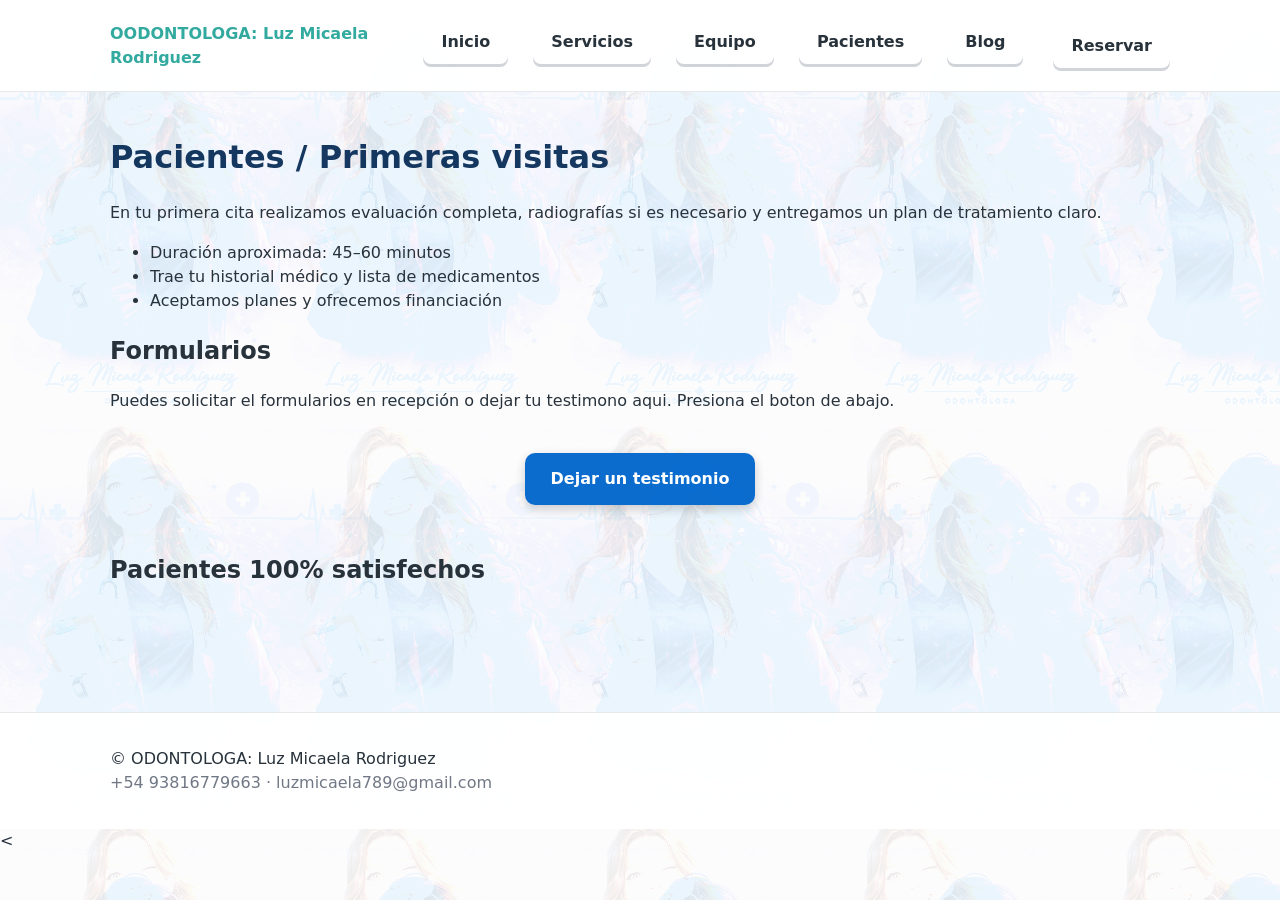
==== commit e12cd9e7: "Add files via upload" ====
--- a/pacientes.html
+++ b/pacientes.html
@@ -178,7 +178,7 @@
   </div>
 </footer>
 
-<script>
+<<script>
 /* --- Cargar testimonios aprobados en Pacientes.html --- */
 async function cargarTestimoniosPacientes() {
 
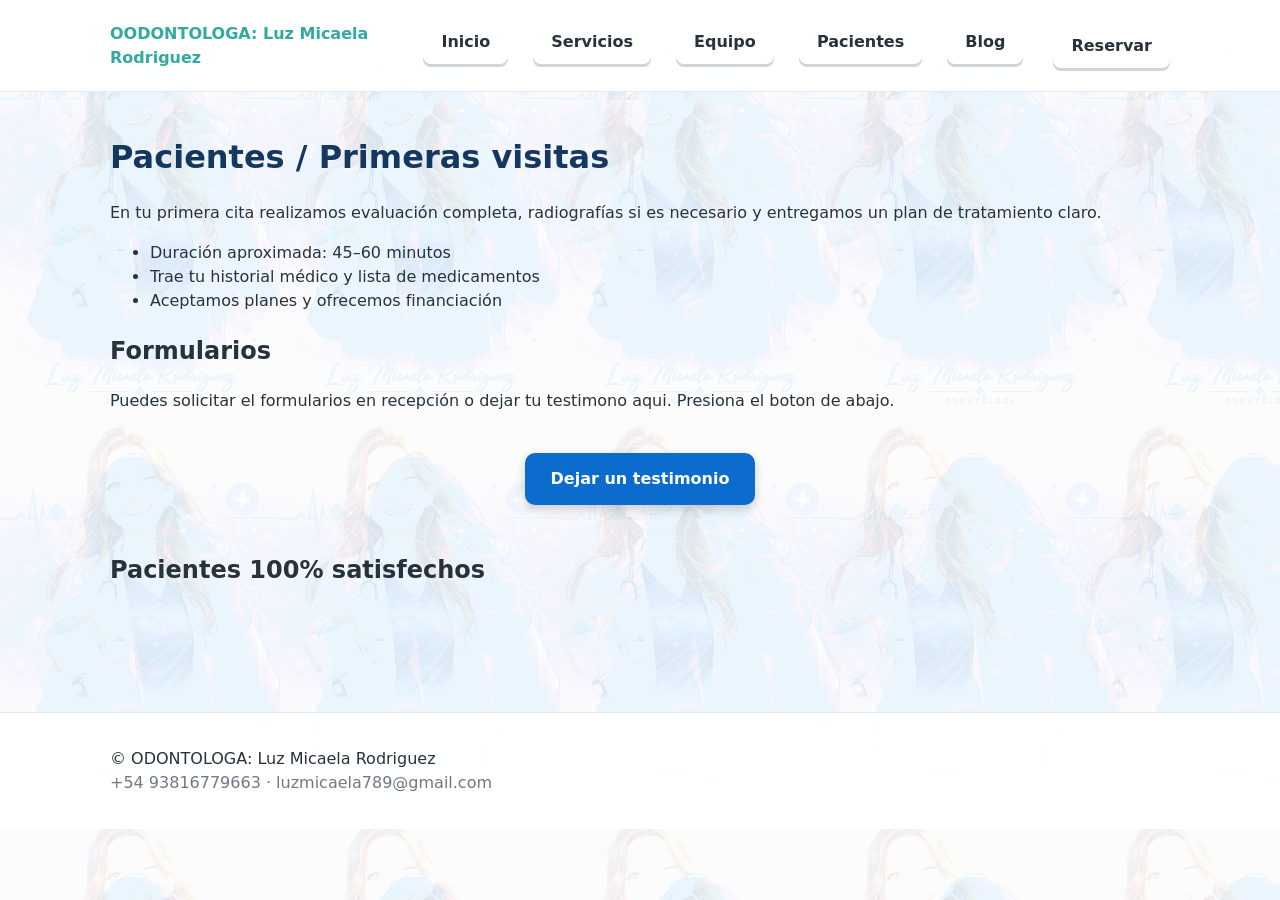
==== commit c4314717: "Add files via upload" ====
--- a/pacientes.html
+++ b/pacientes.html
@@ -163,7 +163,8 @@
     <h2 class="titulo-seccion">Pacientes 100% satisfechos</h2>
 
     <!-- Contenedor dinámico (vacío al inicio) -->
-    <div id="listaPacientes" class="reviews-grid" style="margin-top:40px;"></div>
+    <div id="testimoniosPacientes" class="reviews-grid" style="margin-top:40px;"></div>
+
 
 </section>
 
@@ -178,69 +179,31 @@
   </div>
 </footer>
 
-<<script>
-/* --- Cargar testimonios aprobados en Pacientes.html --- */
+<script>
 async function cargarTestimoniosPacientes() {
 
-    const url = "https://script.google.com/macros/s/AKfycbwIctgez9oaDWzGUCdXzk2YCuEggfs1DjWiEolDdeHWLY2LqHKjFUyeZnC6hhZdqTjJ/exec";
+    const url = "https://script.google.com/macros/s/AKfycbyH_4-ntq4pF0wNAFj-01-BqNWyw7McJco2eElpf4yToEZjqRaiOogq25APhGTZG6-R/exec";
 
     try {
         const resp = await fetch(url);
-        const data = await resp.json();
-
-        // Ordenar por ID descendente (más recientes primero)
-        data.sort((a, b) => b.id - a.id);
-
-        const cont = document.getElementById("listaPacientes");
+        const testimonios = await resp.json(); // JSON directo
+
+        const cont = document.getElementById("testimoniosPacientes");
         cont.innerHTML = "";
 
-        data.forEach(t => {
+        testimonios.forEach(t => {
             const card = document.createElement("div");
             card.className = "review-card";
-            
-            // 🔧 CONVERTIR FOTO AL FORMATO CORRECTO
-            let fotoUrl = t.foto || "";
-            
-            // Si es Base64, convertir a Blob URL
-            if (fotoUrl.startsWith("data:")) {
-                // Ya está en formato Base64, usarlo directamente
-                fotoUrl = fotoUrl;
-            } 
-            // Si es un link de Google Drive, extraer el ID y formatearlo
-            else if (fotoUrl.includes('drive.google.com')) {
-                const match = fotoUrl.match(/\/d\/([a-zA-Z0-9-_]+)/);
-                if (match && match[1]) {
-                    fotoUrl = `https://drive.google.com/uc?id=${match[1]}`;
-                }
-            }
-            // Si es un URL válido, usarlo
-            else if (fotoUrl.startsWith('http')) {
-                fotoUrl = fotoUrl;
-            }
-            
-            const imgTag = fotoUrl 
-                ? `<img src="${fotoUrl}" alt="Foto de ${t.nombre}" class="review-photo" onerror="this.style.display='none'">`
-                : "";
-            
             card.innerHTML = `
-                ${imgTag}
                 <div class="review-stars">★★★★★</div>
-                <p class="review-text">"${t.texto}"</p>
+                <p class="review-text">“${t.texto}”</p>
                 <h4 class="review-name">${t.nombre}</h4>
             `;
             cont.appendChild(card);
         });
 
-        /* --- Animación premium --- */
-        const cards = document.querySelectorAll(".review-card");
-        cards.forEach((card, i) => {
-            setTimeout(() => {
-                card.classList.add("visible");
-            }, i * 120);
-        });
-
     } catch (e) {
-        console.error("Error cargando testimonios:", e);
+        console.log("Error cargando testimonios en pacientes.html", e);
     }
 }
 
@@ -248,5 +211,6 @@
 </script>
 
 
+
 </body>
 </html>
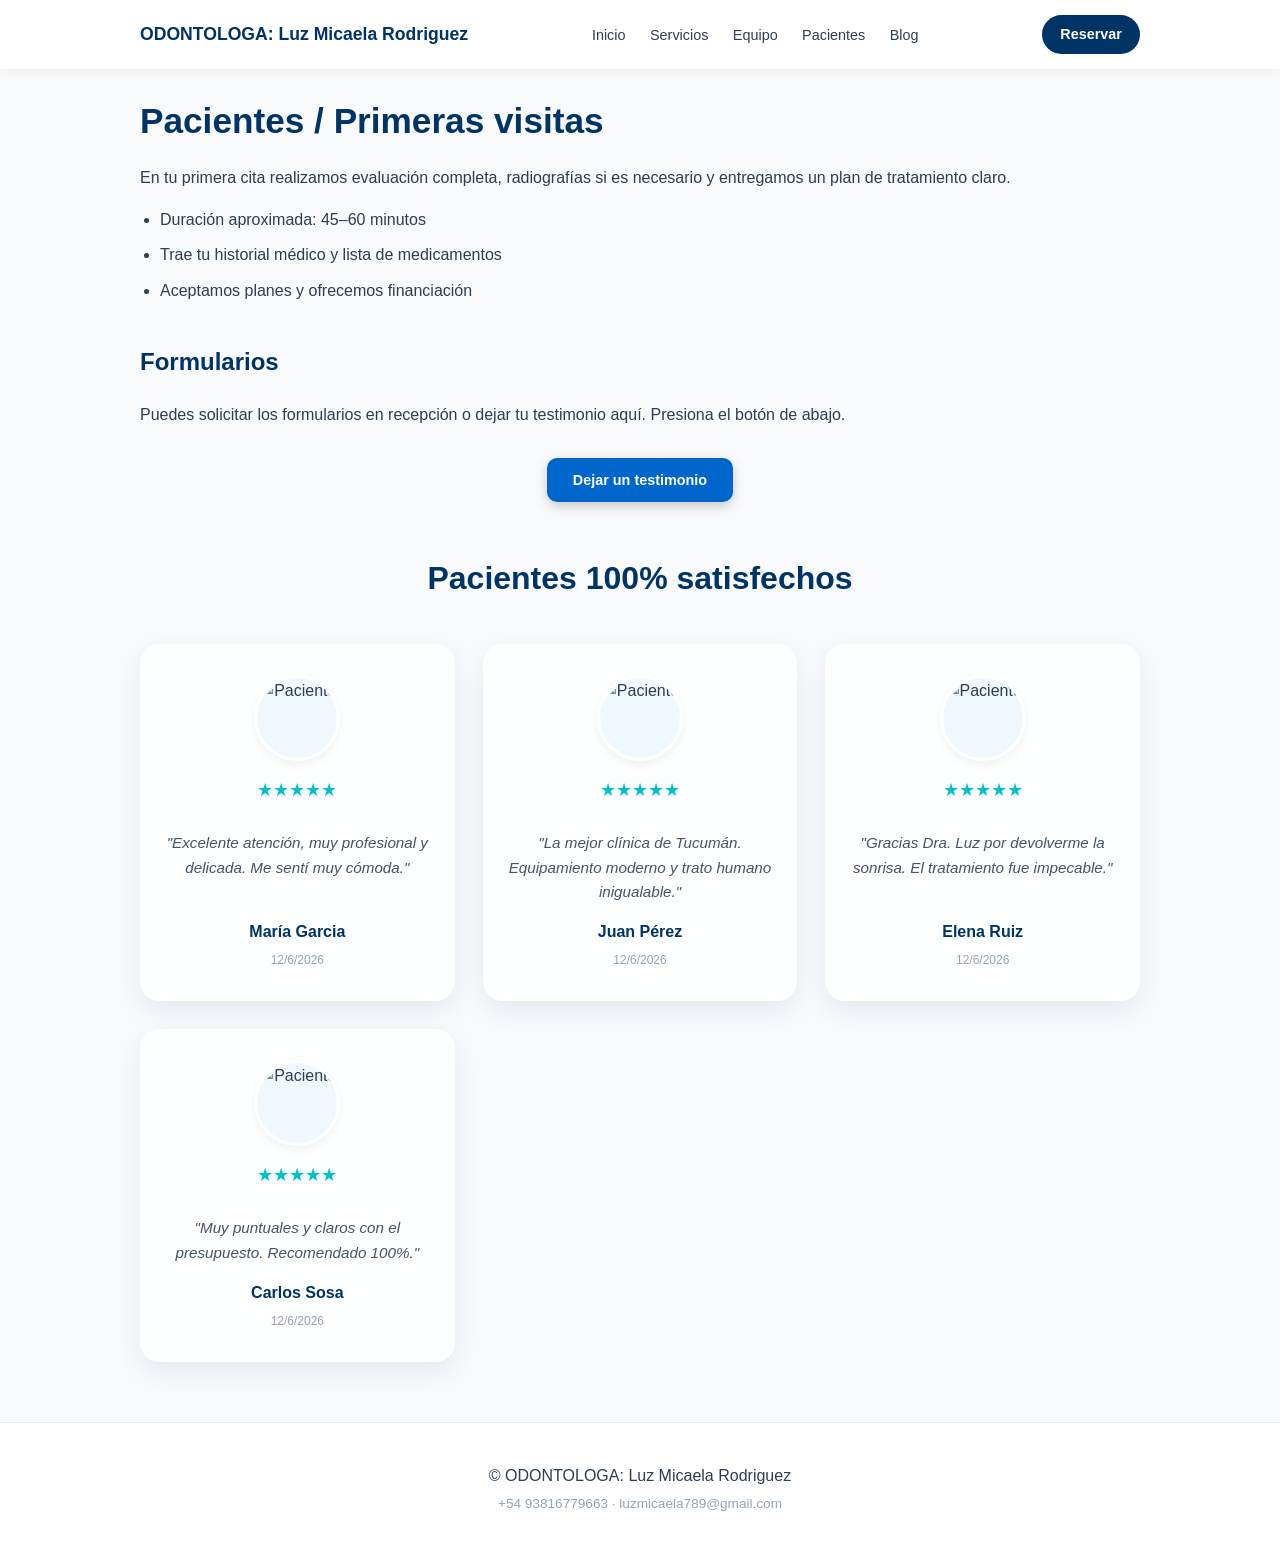
==== commit 17796123: "Add files via upload" ====
--- a/pacientes.html
+++ b/pacientes.html
@@ -1,216 +1,400 @@
-﻿<!doctype html>
-<html lang="es">
-<head>
-  <meta charset="utf-8" />
-  <meta name="viewport" content="width=device-width,initial-scale=1" />
-  <title>Pacientes — Primeras visitas · ODONTOLOGA: Luz Micaela Rodriguez</title>
-  <meta name="description" content="Información para pacientes: qué esperar en la primera visita, formularios, seguros y financiación. Odontologos para todos, San Miguel de Tucumán." />
-  <link rel="icon" href="favicon.svg" />
-  <link rel="stylesheet" href="styles.css">
-
-  <style>
-    .pacientes-reviews {
-        text-align: center;
-        padding: 60px 20px;
-        margin-top: 50px;
-    }
-
-    .reviews-title {
-        font-size: 2rem;
-        margin-bottom: 30px;
-        color: #003366;
-        font-weight: 700;
-    }
-
-    .reviews-grid {
-        display: grid;
-        grid-template-columns: repeat(auto-fit, minmax(260px, 1fr));
-        gap: 28px;
-    }
-
-    .review-card {
-        position: relative;
-        background:
-            linear-gradient(135deg,
-                rgba(255,255,255,0.55),
-                rgba(255,255,255,0.25)
-            ),
-            url('img/texturas/agua1.png');
-        background-size: 180%;
-        background-position: center;
-
-        backdrop-filter: blur(14px);
-        -webkit-backdrop-filter: blur(14px);
-
-        border: 1.5px solid rgba(255,255,255,0.55);
-        border-radius: 20px;
-
-        padding: 26px 20px;
-        box-shadow: 0 10px 26px rgba(0,0,0,0.18);
-        transition: 0.35s ease;
-        overflow: hidden;
-    }
-
-    .review-card:hover {
-        transform: translateY(-6px);
-        box-shadow: 0 16px 36px rgba(0,0,0,0.28);
-        background-size: 200%;
-    }
-
-    .review-photo {
-        width: 100px;
-        height: 160px;
-        object-fit: cover;
-        border-radius: 10px;
-        border: 2px solid white;
-        margin-bottom: 12px;
-        background-color: #f0f0f0;
-    }
-
-    .review-stars {
-        font-size: 1.2rem;
-        color: #ffcc00;
-        margin-bottom: 10px;
-    }
-
-    .review-text {
-        font-size: 0.95rem;
-        color: #003366;
-        margin-bottom: 12px;
-        line-height: 1.4;
-    }
-
-    .review-name {
-        font-weight: 700;
-        color: #002a5c;
-        margin-top: 8px;
-    }
-
-    .review-card::after {
-        content: "";
-        position: absolute;
-        top: -120%;
-        left: -120%;
-        width: 250%;
-        height: 250%;
-        background: linear-gradient(
-            135deg,
-            rgba(255,255,255,0) 40%,
-            rgba(255,255,255,0.35) 50%,
-            rgba(255,255,255,0) 60%
-        );
-        transform: rotate(15deg);
-        opacity: 0;
-        transition: opacity 0.4s ease;
-    }
-
-    .review-card:hover::after {
-        opacity: 1;
-        animation: shineMove 1.2s ease forwards;
-    }
-
-    @keyframes shineMove {
-        from { transform: translateX(-50%) translateY(-50%) rotate(15deg); }
-        to   { transform: translateX(50%) translateY(50%) rotate(15deg); }
-    }
-  </style>
-</head>
-
-<body>
-<header class="site-header">
-  <div class="container">
-    <div class="brand">OODONTOLOGA: Luz Micaela Rodriguez</div>
-    <nav>
-      <a href="index.html">Inicio</a>
-      <a href="servicios.html">Servicios</a>
-      <a href="equipo.html">Equipo</a>
-      <a href="pacientes.html">Pacientes</a>
-      <a href="blog.html">Blog</a>
-    </nav>
-    <a class="btn-cta" href="contacto.html#reserva">Reservar</a>
-  </div>
-</header>
-
-<main class="container">
-  <h1>Pacientes / Primeras visitas</h1>
-  <p>En tu primera cita realizamos evaluación completa, radiografías si es necesario y entregamos un plan de tratamiento claro.</p>
-
-  <ul>
-    <li>Duración aproximada: 45–60 minutos</li>
-    <li>Trae tu historial médico y lista de medicamentos</li>
-    <li>Aceptamos planes y ofrecemos financiación</li>
-  </ul>
-
-  <h2>Formularios</h2>
-  <p>Puedes solicitar el formularios en recepción o dejar tu testimono aqui. Presiona el boton de abajo. </p>
-
-<div style="text-align:center; margin-top:40px;">
-  <a href="testimonios.html#formulario" class="btn-cta" style="
-      padding:14px 26px;
-      background:#0066cc;
-      color:white;
-      border-radius:10px;
-      text-decoration:none;
-      font-weight:600;
-      box-shadow:0 4px 12px rgba(0,0,0,0.2);
-  ">
-    Dejar un testimonio
-  </a>
-</div>
-
-<section class="pacientes-section" style="margin-top:50px;">
-
-    <h2 class="titulo-seccion">Pacientes 100% satisfechos</h2>
-
-    <!-- Contenedor dinámico (vacío al inicio) -->
-    <div id="testimoniosPacientes" class="reviews-grid" style="margin-top:40px;"></div>
-
-
-</section>
-
-
- 
-</main>
-
-<footer class="site-footer">
-  <div class="container">
-    <div>© ODONTOLOGA: Luz Micaela Rodriguez</div>
-    <div class="muted">+54 93816779663 · luzmicaela789@gmail.com</div>
-  </div>
-</footer>
-
-<script>
-async function cargarTestimoniosPacientes() {
-
-    const url = "https://script.google.com/macros/s/AKfycbyH_4-ntq4pF0wNAFj-01-BqNWyw7McJco2eElpf4yToEZjqRaiOogq25APhGTZG6-R/exec";
-
-    try {
-        const resp = await fetch(url);
-        const testimonios = await resp.json(); // JSON directo
-
-        const cont = document.getElementById("testimoniosPacientes");
-        cont.innerHTML = "";
-
-        testimonios.forEach(t => {
-            const card = document.createElement("div");
-            card.className = "review-card";
-            card.innerHTML = `
-                <div class="review-stars">★★★★★</div>
-                <p class="review-text">“${t.texto}”</p>
-                <h4 class="review-name">${t.nombre}</h4>
-            `;
-            cont.appendChild(card);
-        });
-
-    } catch (e) {
-        console.log("Error cargando testimonios en pacientes.html", e);
-    }
-}
-
-cargarTestimoniosPacientes();
-</script>
-
-
-
-</body>
-</html>+<!DOCTYPE html>
+
+<html lang="es"><head>
+<meta charset="utf-8"/>
+<meta content="width=device-width,initial-scale=1" name="viewport"/>
+<title>Pacientes — Primeras visitas · ODONTOLOGA: Luz Micaela Rodriguez</title>
+<meta content="Información para pacientes: qué esperar en la primera visita, formularios, seguros y financiación. Odontologos para todos, San Miguel de Tucumán." name="description"/>
+<style>
+        /* Base styles integrated to remove external dependency */
+        :root {
+            --primary: #003366;
+            --accent: #00c2cb;
+            --text: #2c3e50;
+            --bg: #f8fafc;
+        }
+        
+        body {
+            font-family: 'Segoe UI', Tahoma, Geneva, Verdana, sans-serif;
+            margin: 0;
+            color: var(--text);
+            background-color: var(--bg);
+            line-height: 1.6;
+        }
+
+        .container {
+            max-width: 1000px;
+            margin: 0 auto;
+            padding: 0 20px;
+        }
+
+        /* Header */
+        .site-header {
+            background: white;
+            box-shadow: 0 2px 10px rgba(0,0,0,0.05);
+            padding: 15px 0;
+            position: sticky;
+            top: 0;
+            z-index: 1000;
+        }
+
+        .site-header .container {
+            display: flex;
+            justify-content: space-between;
+            align-items: center;
+        }
+
+        .brand {
+            font-weight: 700;
+            color: var(--primary);
+            font-size: 1.1rem;
+        }
+
+        nav a {
+            text-decoration: none;
+            color: var(--text);
+            margin: 0 10px;
+            font-size: 0.9rem;
+            font-weight: 500;
+            transition: color 0.3s;
+        }
+
+        nav a:hover {
+            color: var(--accent);
+        }
+
+        .btn-cta {
+            background: var(--primary);
+            color: white !important;
+            padding: 8px 18px;
+            border-radius: 50px;
+            text-decoration: none;
+            font-size: 0.9rem;
+            font-weight: 600;
+            transition: opacity 0.3s;
+        }
+
+        .btn-cta:hover {
+            opacity: 0.9;
+        }
+
+        /* Main Content */
+        main {
+            padding: 40px 20px;
+        }
+
+        h1 { color: var(--primary); font-size: 2.2rem; margin-bottom: 10px; }
+        h2 { color: var(--primary); margin-top: 40px; }
+
+        ul { padding-left: 20px; }
+        li { margin-bottom: 10px; }
+
+        /* Reviews Section */
+        .pacientes-reviews {
+            text-align: center;
+            padding: 60px 0;
+            margin-top: 50px;
+        }
+
+        .reviews-title {
+            font-size: 2rem;
+            margin-bottom: 40px;
+            color: var(--primary);
+            font-weight: 700;
+            text-align: center;
+        }
+
+        .reviews-grid {
+            display: grid;
+            grid-template-columns: repeat(auto-fit, minmax(260px, 1fr));
+            gap: 28px;
+            min-height: 200px;
+            position: relative;
+        }
+
+        /* Glassmorphism Cards */
+        .review-card {
+            position: relative;
+            background: rgba(255, 255, 255, 0.7);
+            backdrop-filter: blur(14px);
+            -webkit-backdrop-filter: blur(14px);
+            border: 1.5px solid rgba(255, 255, 255, 0.6);
+            border-radius: 20px;
+            padding: 30px 20px;
+            box-shadow: 0 10px 26px rgba(0, 51, 102, 0.08);
+            transition: 0.35s ease;
+            overflow: hidden;
+            text-align: center;
+            display: flex;
+            flex-direction: column;
+            align-items: center;
+        }
+
+        .review-card:hover {
+            transform: translateY(-6px);
+            box-shadow: 0 16px 36px rgba(0, 51, 102, 0.12);
+        }
+
+        .review-photo {
+            width: 80px;
+            height: 80px;
+            object-fit: cover;
+            border-radius: 50%;
+            border: 3px solid #ffffff;
+            margin-bottom: 15px;
+            background-color: #f0f8ff;
+            box-shadow: 0 4px 10px rgba(0,0,0,0.05);
+        }
+
+        .review-stars {
+            font-size: 1.1rem;
+            color: var(--accent);
+            margin-bottom: 12px;
+        }
+
+        .review-text {
+            font-size: 0.95rem;
+            color: #445566;
+            margin-bottom: 15px;
+            line-height: 1.6;
+            font-style: italic;
+        }
+
+        .review-name {
+            font-weight: 700;
+            color: var(--primary);
+            margin-top: auto;
+        }
+
+        .review-date {
+            margin-top: 6px;
+            font-size: 0.75rem;
+            color: #94a3b8;
+        }
+
+        /* Shine effect */
+        .review-card::after {
+            content: "";
+            position: absolute;
+            top: -120%;
+            left: -120%;
+            width: 250%;
+            height: 250%;
+            background: linear-gradient(
+                135deg,
+                rgba(255,255,255,0) 40%,
+                rgba(255,255,255,0.4) 50%,
+                rgba(255,255,255,0) 60%
+            );
+            transform: rotate(15deg);
+            opacity: 0;
+            transition: opacity 0.4s ease;
+            pointer-events: none;
+        }
+
+        .review-card:hover::after {
+            opacity: 1;
+            animation: shineMove 1.2s ease forwards;
+        }
+
+        @keyframes shineMove {
+            from { transform: translateX(-50%) translateY(-50%) rotate(15deg); }
+            to   { transform: translateX(50%) translateY(50%) rotate(15deg); }
+        }
+
+        /* States UI */
+        .loading-state, .error-state {
+            grid-column: 1 / -1;
+            padding: 40px;
+            text-align: center;
+            background: rgba(255,255,255,0.5);
+            border-radius: 20px;
+            border: 1px dashed #cbd5e1;
+        }
+
+        .spinner {
+            width: 40px;
+            height: 40px;
+            border: 4px solid rgba(0, 51, 102, 0.1);
+            border-left-color: var(--primary);
+            border-radius: 50%;
+            margin: 0 auto 15px;
+            animation: spin 1s linear infinite;
+        }
+
+        @keyframes spin {
+            to { transform: rotate(360deg); }
+        }
+
+        /* Footer */
+        .site-footer {
+            background: #fff;
+            padding: 40px 0;
+            margin-top: 60px;
+            border-top: 1px solid #eee;
+            text-align: center;
+        }
+
+        .muted {
+            color: #94a3b8;
+            font-size: 0.85rem;
+            margin-top: 5px;
+        }
+
+        @media (max-width: 768px) {
+            .site-header .container { flex-direction: column; gap: 15px; }
+            nav { margin-bottom: 10px; }
+        }
+    </style>
+</head>
+<body>
+<header class="site-header">
+<div class="container">
+<div class="brand">ODONTOLOGA: Luz Micaela Rodriguez</div>
+<nav>
+<a href="index.html">Inicio</a>
+<a href="servicios.html">Servicios</a>
+<a href="equipo.html">Equipo</a>
+<a href="pacientes.html">Pacientes</a>
+<a href="blog.html">Blog</a>
+</nav>
+<a class="btn-cta" href="contacto.html#reserva">Reservar</a>
+</div>
+</header>
+<main class="container">
+<h1>Pacientes / Primeras visitas</h1>
+<p>En tu primera cita realizamos evaluación completa, radiografías si es necesario y entregamos un plan de tratamiento claro.</p>
+<ul>
+<li>Duración aproximada: 45–60 minutos</li>
+<li>Trae tu historial médico y lista de medicamentos</li>
+<li>Aceptamos planes y ofrecemos financiación</li>
+</ul>
+<h2>Formularios</h2>
+<p>Puedes solicitar los formularios en recepción o dejar tu testimonio aquí. Presiona el botón de abajo.</p>
+<div style="text-align:center; margin-top:40px;">
+<a class="btn-cta" href="testimonios.html#formulario" style="
+            padding:14px 26px;
+            background:#0066cc;
+            color:white;
+            border-radius:10px;
+            text-decoration:none;
+            font-weight:600;
+            box-shadow:0 4px 12px rgba(0,0,0,0.2);
+        ">
+            Dejar un testimonio
+        </a>
+</div>
+<section class="pacientes-section" style="margin-top:60px;">
+<h2 class="reviews-title">Pacientes 100% satisfechos</h2>
+<div class="reviews-grid" id="testimoniosPacientes">
+<!-- UI State: Loading by default -->
+<div class="loading-state">
+<div class="spinner"></div>
+<p>Cargando experiencias de pacientes...</p>
+</div>
+</div>
+</section>
+</main>
+<script>
+    /**
+     * NOTA SOBRE CORS: Si abres este archivo localmente (file://), el navegador puede bloquear 
+     * la petición fetch a Google Apps Script por políticas de seguridad. 
+     * El script está diseñado para usar datos de respaldo (placeholders) automáticamente si la red falla.
+     */
+    const SCRIPT_URL = "https://script.google.com/macros/s/AKfycbzohLBnlfxihfuD0-a6p91oFTEqeyv46FnL_X3FujUSdk8j_u7kDZf-gZLTzTN65vla/exec";
+
+    const PLACEHOLDER_DATA = [
+        { nombre: "María Garcia", texto: "Excelente atención, muy profesional y delicada. Me sentí muy cómoda.", fecha: new Date().toISOString(), foto: "" },
+        { nombre: "Juan Pérez", texto: "La mejor clínica de Tucumán. Equipamiento moderno y trato humano inigualable.", fecha: new Date().toISOString(), foto: "" },
+        { nombre: "Elena Ruiz", texto: "Gracias Dra. Luz por devolverme la sonrisa. El tratamiento fue impecable.", fecha: new Date().toISOString(), foto: "" },
+        { nombre: "Carlos Sosa", texto: "Muy puntuales y claros con el presupuesto. Recomendado 100%.", fecha: new Date().toISOString(), foto: "" }
+    ];
+
+    function renderTestimonios(lista, container) {
+        // Limpiar contenedor (elimina loading/error states)
+        container.innerHTML = '';
+        
+        if (!lista || lista.length === 0) {
+            container.innerHTML = '<div class="error-state"><p>No hay testimonios disponibles por el momento.</p></div>';
+            return;
+        }
+
+        lista.forEach(t => {
+            let idFoto = "";
+            if (t.foto && typeof t.foto === 'string') {
+                if (t.foto.includes("id=")) {
+                    idFoto = t.foto.split("id=")[1].split("&")[0];
+                } else if (t.foto.includes("/d/")) {
+                    idFoto = t.foto.split("/d/")[1].split("/")[0];
+                }
+            }
+
+            const urlFinal = idFoto 
+                ? `https://lh3.googleusercontent.com/d/${idFoto}` 
+                : "https://www.w3schools.com/howto/img_avatar.png";
+
+            const card = document.createElement('div');
+            card.className = 'review-card';
+            card.innerHTML = `
+                <img src="${urlFinal}" alt="Paciente" class="review-photo" onerror="this.src='https://www.w3schools.com/howto/img_avatar.png'">
+                <div class="review-stars">★★★★★</div>
+                <p class="review-text">"${t.texto || 'Excelente servicio'}"</p>
+                <div class="review-name">${t.nombre || 'Paciente'}</div>
+                <div class="review-date">
+                    ${t.fecha ? new Date(t.fecha).toLocaleDateString() : ''}
+                </div>
+            `;
+            container.appendChild(card);
+        });
+    }
+
+    async function cargarTestimonios() {
+        const container = document.getElementById('testimoniosPacientes');
+        if (!container) return;
+
+        try {
+            // Intentamos fetch con timeout corto
+            const controller = new AbortController();
+            const id = setTimeout(() => controller.abort(), 5000);
+            
+            const response = await fetch(SCRIPT_URL, { signal: controller.signal });
+            clearTimeout(id);
+
+            if (!response.ok) throw new Error('Error en respuesta de red');
+            
+            const datos = await response.json();
+            let lista = Array.isArray(datos) ? datos : (datos.data || []);
+
+            // Filtro: Aprobados, Ordenar por fecha desc, Limitar a 4
+            lista = lista
+                .filter(t => {
+                    // Manejo flexible de valores booleanos de la planilla
+                    if (t.aprobado === undefined) return true;
+                    return t.aprobado === true || t.aprobado === "TRUE" || t.aprobado === "true" || t.aprobado === 1;
+                })
+                .sort((a, b) => new Date(b.fecha || 0) - new Date(a.fecha || 0))
+                .slice(0, 4);
+
+            if (lista.length === 0) {
+                renderTestimonios(PLACEHOLDER_DATA, container);
+            } else {
+                renderTestimonios(lista, container);
+            }
+
+        } catch (error) {
+            console.warn("CORS o Error de Red detectado. Usando datos locales de respaldo.", error);
+            // En caso de fallo (muy común en local o por CORS), mostramos los placeholders para que la web no se vea vacía
+            renderTestimonios(PLACEHOLDER_DATA, container);
+        }
+    }
+
+    // Ejecutar al cargar la página
+    document.addEventListener('DOMContentLoaded', cargarTestimonios);
+</script>
+<footer class="site-footer">
+<div class="container">
+<div>© ODONTOLOGA: Luz Micaela Rodriguez</div>
+<div class="muted">+54 93816779663 · luzmicaela789@gmail.com</div>
+</div>
+</footer>
+</body></html>
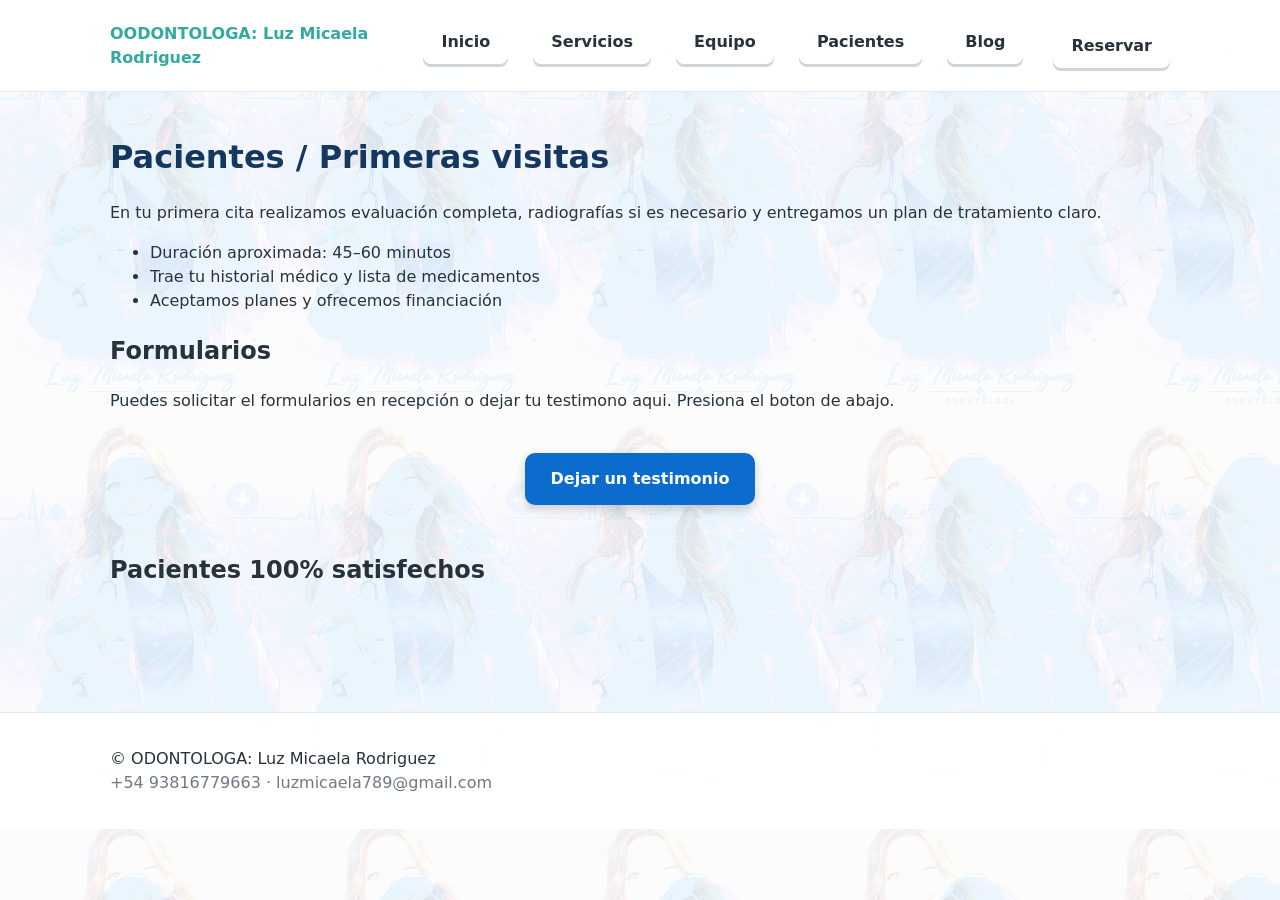
==== commit 15158ea3: "Add files via upload" ====
--- a/pacientes.html
+++ b/pacientes.html
@@ -1,400 +1,256 @@
-<!DOCTYPE html>
-
-<html lang="es"><head>
-<meta charset="utf-8"/>
-<meta content="width=device-width,initial-scale=1" name="viewport"/>
-<title>Pacientes — Primeras visitas · ODONTOLOGA: Luz Micaela Rodriguez</title>
-<meta content="Información para pacientes: qué esperar en la primera visita, formularios, seguros y financiación. Odontologos para todos, San Miguel de Tucumán." name="description"/>
-<style>
-        /* Base styles integrated to remove external dependency */
-        :root {
-            --primary: #003366;
-            --accent: #00c2cb;
-            --text: #2c3e50;
-            --bg: #f8fafc;
-        }
-        
-        body {
-            font-family: 'Segoe UI', Tahoma, Geneva, Verdana, sans-serif;
-            margin: 0;
-            color: var(--text);
-            background-color: var(--bg);
-            line-height: 1.6;
-        }
-
-        .container {
-            max-width: 1000px;
-            margin: 0 auto;
-            padding: 0 20px;
-        }
-
-        /* Header */
-        .site-header {
-            background: white;
-            box-shadow: 0 2px 10px rgba(0,0,0,0.05);
-            padding: 15px 0;
-            position: sticky;
-            top: 0;
-            z-index: 1000;
-        }
-
-        .site-header .container {
-            display: flex;
-            justify-content: space-between;
-            align-items: center;
-        }
-
-        .brand {
-            font-weight: 700;
-            color: var(--primary);
-            font-size: 1.1rem;
-        }
-
-        nav a {
-            text-decoration: none;
-            color: var(--text);
-            margin: 0 10px;
-            font-size: 0.9rem;
-            font-weight: 500;
-            transition: color 0.3s;
-        }
-
-        nav a:hover {
-            color: var(--accent);
-        }
-
-        .btn-cta {
-            background: var(--primary);
-            color: white !important;
-            padding: 8px 18px;
-            border-radius: 50px;
-            text-decoration: none;
-            font-size: 0.9rem;
-            font-weight: 600;
-            transition: opacity 0.3s;
-        }
-
-        .btn-cta:hover {
-            opacity: 0.9;
-        }
-
-        /* Main Content */
-        main {
-            padding: 40px 20px;
-        }
-
-        h1 { color: var(--primary); font-size: 2.2rem; margin-bottom: 10px; }
-        h2 { color: var(--primary); margin-top: 40px; }
-
-        ul { padding-left: 20px; }
-        li { margin-bottom: 10px; }
-
-        /* Reviews Section */
-        .pacientes-reviews {
-            text-align: center;
-            padding: 60px 0;
-            margin-top: 50px;
-        }
-
-        .reviews-title {
-            font-size: 2rem;
-            margin-bottom: 40px;
-            color: var(--primary);
-            font-weight: 700;
-            text-align: center;
-        }
-
-        .reviews-grid {
-            display: grid;
-            grid-template-columns: repeat(auto-fit, minmax(260px, 1fr));
-            gap: 28px;
-            min-height: 200px;
-            position: relative;
-        }
-
-        /* Glassmorphism Cards */
-        .review-card {
-            position: relative;
-            background: rgba(255, 255, 255, 0.7);
-            backdrop-filter: blur(14px);
-            -webkit-backdrop-filter: blur(14px);
-            border: 1.5px solid rgba(255, 255, 255, 0.6);
-            border-radius: 20px;
-            padding: 30px 20px;
-            box-shadow: 0 10px 26px rgba(0, 51, 102, 0.08);
-            transition: 0.35s ease;
-            overflow: hidden;
-            text-align: center;
-            display: flex;
-            flex-direction: column;
-            align-items: center;
-        }
-
-        .review-card:hover {
-            transform: translateY(-6px);
-            box-shadow: 0 16px 36px rgba(0, 51, 102, 0.12);
-        }
-
-        .review-photo {
-            width: 80px;
-            height: 80px;
-            object-fit: cover;
-            border-radius: 50%;
-            border: 3px solid #ffffff;
-            margin-bottom: 15px;
-            background-color: #f0f8ff;
-            box-shadow: 0 4px 10px rgba(0,0,0,0.05);
-        }
-
-        .review-stars {
-            font-size: 1.1rem;
-            color: var(--accent);
-            margin-bottom: 12px;
-        }
-
-        .review-text {
-            font-size: 0.95rem;
-            color: #445566;
-            margin-bottom: 15px;
-            line-height: 1.6;
-            font-style: italic;
-        }
-
-        .review-name {
-            font-weight: 700;
-            color: var(--primary);
-            margin-top: auto;
-        }
-
-        .review-date {
-            margin-top: 6px;
-            font-size: 0.75rem;
-            color: #94a3b8;
-        }
-
-        /* Shine effect */
-        .review-card::after {
-            content: "";
-            position: absolute;
-            top: -120%;
-            left: -120%;
-            width: 250%;
-            height: 250%;
-            background: linear-gradient(
-                135deg,
-                rgba(255,255,255,0) 40%,
-                rgba(255,255,255,0.4) 50%,
-                rgba(255,255,255,0) 60%
-            );
-            transform: rotate(15deg);
-            opacity: 0;
-            transition: opacity 0.4s ease;
-            pointer-events: none;
-        }
-
-        .review-card:hover::after {
-            opacity: 1;
-            animation: shineMove 1.2s ease forwards;
-        }
-
-        @keyframes shineMove {
-            from { transform: translateX(-50%) translateY(-50%) rotate(15deg); }
-            to   { transform: translateX(50%) translateY(50%) rotate(15deg); }
-        }
-
-        /* States UI */
-        .loading-state, .error-state {
-            grid-column: 1 / -1;
-            padding: 40px;
-            text-align: center;
-            background: rgba(255,255,255,0.5);
-            border-radius: 20px;
-            border: 1px dashed #cbd5e1;
-        }
-
-        .spinner {
-            width: 40px;
-            height: 40px;
-            border: 4px solid rgba(0, 51, 102, 0.1);
-            border-left-color: var(--primary);
-            border-radius: 50%;
-            margin: 0 auto 15px;
-            animation: spin 1s linear infinite;
-        }
-
-        @keyframes spin {
-            to { transform: rotate(360deg); }
-        }
-
-        /* Footer */
-        .site-footer {
-            background: #fff;
-            padding: 40px 0;
-            margin-top: 60px;
-            border-top: 1px solid #eee;
-            text-align: center;
-        }
-
-        .muted {
-            color: #94a3b8;
-            font-size: 0.85rem;
-            margin-top: 5px;
-        }
-
-        @media (max-width: 768px) {
-            .site-header .container { flex-direction: column; gap: 15px; }
-            nav { margin-bottom: 10px; }
-        }
-    </style>
-</head>
-<body>
-<header class="site-header">
-<div class="container">
-<div class="brand">ODONTOLOGA: Luz Micaela Rodriguez</div>
-<nav>
-<a href="index.html">Inicio</a>
-<a href="servicios.html">Servicios</a>
-<a href="equipo.html">Equipo</a>
-<a href="pacientes.html">Pacientes</a>
-<a href="blog.html">Blog</a>
-</nav>
-<a class="btn-cta" href="contacto.html#reserva">Reservar</a>
-</div>
-</header>
-<main class="container">
-<h1>Pacientes / Primeras visitas</h1>
-<p>En tu primera cita realizamos evaluación completa, radiografías si es necesario y entregamos un plan de tratamiento claro.</p>
-<ul>
-<li>Duración aproximada: 45–60 minutos</li>
-<li>Trae tu historial médico y lista de medicamentos</li>
-<li>Aceptamos planes y ofrecemos financiación</li>
-</ul>
-<h2>Formularios</h2>
-<p>Puedes solicitar los formularios en recepción o dejar tu testimonio aquí. Presiona el botón de abajo.</p>
-<div style="text-align:center; margin-top:40px;">
-<a class="btn-cta" href="testimonios.html#formulario" style="
-            padding:14px 26px;
-            background:#0066cc;
-            color:white;
-            border-radius:10px;
-            text-decoration:none;
-            font-weight:600;
-            box-shadow:0 4px 12px rgba(0,0,0,0.2);
-        ">
-            Dejar un testimonio
-        </a>
-</div>
-<section class="pacientes-section" style="margin-top:60px;">
-<h2 class="reviews-title">Pacientes 100% satisfechos</h2>
-<div class="reviews-grid" id="testimoniosPacientes">
-<!-- UI State: Loading by default -->
-<div class="loading-state">
-<div class="spinner"></div>
-<p>Cargando experiencias de pacientes...</p>
-</div>
-</div>
-</section>
-</main>
-<script>
-    /**
-     * NOTA SOBRE CORS: Si abres este archivo localmente (file://), el navegador puede bloquear 
-     * la petición fetch a Google Apps Script por políticas de seguridad. 
-     * El script está diseñado para usar datos de respaldo (placeholders) automáticamente si la red falla.
-     */
-    const SCRIPT_URL = "https://script.google.com/macros/s/AKfycbzohLBnlfxihfuD0-a6p91oFTEqeyv46FnL_X3FujUSdk8j_u7kDZf-gZLTzTN65vla/exec";
-
-    const PLACEHOLDER_DATA = [
-        { nombre: "María Garcia", texto: "Excelente atención, muy profesional y delicada. Me sentí muy cómoda.", fecha: new Date().toISOString(), foto: "" },
-        { nombre: "Juan Pérez", texto: "La mejor clínica de Tucumán. Equipamiento moderno y trato humano inigualable.", fecha: new Date().toISOString(), foto: "" },
-        { nombre: "Elena Ruiz", texto: "Gracias Dra. Luz por devolverme la sonrisa. El tratamiento fue impecable.", fecha: new Date().toISOString(), foto: "" },
-        { nombre: "Carlos Sosa", texto: "Muy puntuales y claros con el presupuesto. Recomendado 100%.", fecha: new Date().toISOString(), foto: "" }
-    ];
-
-    function renderTestimonios(lista, container) {
-        // Limpiar contenedor (elimina loading/error states)
-        container.innerHTML = '';
-        
-        if (!lista || lista.length === 0) {
-            container.innerHTML = '<div class="error-state"><p>No hay testimonios disponibles por el momento.</p></div>';
-            return;
-        }
-
-        lista.forEach(t => {
-            let idFoto = "";
-            if (t.foto && typeof t.foto === 'string') {
-                if (t.foto.includes("id=")) {
-                    idFoto = t.foto.split("id=")[1].split("&")[0];
-                } else if (t.foto.includes("/d/")) {
-                    idFoto = t.foto.split("/d/")[1].split("/")[0];
-                }
-            }
-
-            const urlFinal = idFoto 
-                ? `https://lh3.googleusercontent.com/d/${idFoto}` 
-                : "https://www.w3schools.com/howto/img_avatar.png";
-
-            const card = document.createElement('div');
-            card.className = 'review-card';
-            card.innerHTML = `
-                <img src="${urlFinal}" alt="Paciente" class="review-photo" onerror="this.src='https://www.w3schools.com/howto/img_avatar.png'">
-                <div class="review-stars">★★★★★</div>
-                <p class="review-text">"${t.texto || 'Excelente servicio'}"</p>
-                <div class="review-name">${t.nombre || 'Paciente'}</div>
-                <div class="review-date">
-                    ${t.fecha ? new Date(t.fecha).toLocaleDateString() : ''}
-                </div>
-            `;
-            container.appendChild(card);
-        });
-    }
-
-    async function cargarTestimonios() {
-        const container = document.getElementById('testimoniosPacientes');
-        if (!container) return;
-
-        try {
-            // Intentamos fetch con timeout corto
-            const controller = new AbortController();
-            const id = setTimeout(() => controller.abort(), 5000);
-            
-            const response = await fetch(SCRIPT_URL, { signal: controller.signal });
-            clearTimeout(id);
-
-            if (!response.ok) throw new Error('Error en respuesta de red');
-            
-            const datos = await response.json();
-            let lista = Array.isArray(datos) ? datos : (datos.data || []);
-
-            // Filtro: Aprobados, Ordenar por fecha desc, Limitar a 4
-            lista = lista
-                .filter(t => {
-                    // Manejo flexible de valores booleanos de la planilla
-                    if (t.aprobado === undefined) return true;
-                    return t.aprobado === true || t.aprobado === "TRUE" || t.aprobado === "true" || t.aprobado === 1;
-                })
-                .sort((a, b) => new Date(b.fecha || 0) - new Date(a.fecha || 0))
-                .slice(0, 4);
-
-            if (lista.length === 0) {
-                renderTestimonios(PLACEHOLDER_DATA, container);
-            } else {
-                renderTestimonios(lista, container);
-            }
-
-        } catch (error) {
-            console.warn("CORS o Error de Red detectado. Usando datos locales de respaldo.", error);
-            // En caso de fallo (muy común en local o por CORS), mostramos los placeholders para que la web no se vea vacía
-            renderTestimonios(PLACEHOLDER_DATA, container);
-        }
-    }
-
-    // Ejecutar al cargar la página
-    document.addEventListener('DOMContentLoaded', cargarTestimonios);
-</script>
-<footer class="site-footer">
-<div class="container">
-<div>© ODONTOLOGA: Luz Micaela Rodriguez</div>
-<div class="muted">+54 93816779663 · luzmicaela789@gmail.com</div>
-</div>
-</footer>
-</body></html>+﻿<!doctype html>
+<html lang="es">
+<head>
+  <meta charset="utf-8" />
+  <meta name="viewport" content="width=device-width,initial-scale=1" />
+  <title>Pacientes — Primeras visitas · ODONTOLOGA: Luz Micaela Rodriguez</title>
+  <meta name="description" content="Información para pacientes: qué esperar en la primera visita, formularios, seguros y financiación. Odontologos para todos, San Miguel de Tucumán." />
+  <link rel="icon" href="favicon.svg" />
+  <link rel="stylesheet" href="styles.css">
+
+  <style>
+    .pacientes-reviews {
+        text-align: center;
+        padding: 60px 20px;
+        margin-top: 50px;
+    }
+
+    .reviews-title {
+        font-size: 2rem;
+        margin-bottom: 30px;
+        color: #003366;
+        font-weight: 700;
+    }
+
+    .reviews-grid {
+        display: grid;
+        grid-template-columns: repeat(auto-fit, minmax(260px, 1fr));
+        gap: 28px;
+    }
+
+    .review-card {
+        position: relative;
+        background:
+            linear-gradient(135deg,
+                rgba(255,255,255,0.55),
+                rgba(255,255,255,0.25)
+            ),
+            url('img/texturas/agua1.png');
+        background-size: 180%;
+        background-position: center;
+
+        backdrop-filter: blur(14px);
+        -webkit-backdrop-filter: blur(14px);
+
+        border: 1.5px solid rgba(255,255,255,0.55);
+        border-radius: 20px;
+
+        padding: 26px 20px;
+        box-shadow: 0 10px 26px rgba(0,0,0,0.18);
+        transition: 0.35s ease;
+        overflow: hidden;
+    }
+
+    .review-card:hover {
+        transform: translateY(-6px);
+        box-shadow: 0 16px 36px rgba(0,0,0,0.28);
+        background-size: 200%;
+    }
+
+    .review-photo {
+        width: 100px;
+        height: 160px;
+        object-fit: cover;
+        border-radius: 10px;
+        border: 2px solid white;
+        margin-bottom: 12px;
+        background-color: #f0f0f0;
+    }
+
+    .review-stars {
+        font-size: 1.2rem;
+        color: #ffcc00;
+        margin-bottom: 10px;
+    }
+
+    .review-text {
+        font-size: 0.95rem;
+        color: #003366;
+        margin-bottom: 12px;
+        line-height: 1.4;
+    }
+
+    .review-name {
+        font-weight: 700;
+        color: #002a5c;
+        margin-top: 8px;
+    }
+
+    .review-card::after {
+        content: "";
+        position: absolute;
+        top: -120%;
+        left: -120%;
+        width: 250%;
+        height: 250%;
+        background: linear-gradient(
+            135deg,
+            rgba(255,255,255,0) 40%,
+            rgba(255,255,255,0.35) 50%,
+            rgba(255,255,255,0) 60%
+        );
+        transform: rotate(15deg);
+        opacity: 0;
+        transition: opacity 0.4s ease;
+    }
+
+    .review-card:hover::after {
+        opacity: 1;
+        animation: shineMove 1.2s ease forwards;
+    }
+
+    @keyframes shineMove {
+        from { transform: translateX(-50%) translateY(-50%) rotate(15deg); }
+        to   { transform: translateX(50%) translateY(50%) rotate(15deg); }
+    }
+  </style>
+</head>
+
+<body>
+<header class="site-header">
+  <div class="container">
+    <div class="brand">OODONTOLOGA: Luz Micaela Rodriguez</div>
+    <nav>
+      <a href="index.html">Inicio</a>
+      <a href="servicios.html">Servicios</a>
+      <a href="equipo.html">Equipo</a>
+      <a href="pacientes.html">Pacientes</a>
+      <a href="blog.html">Blog</a>
+    </nav>
+    <a class="btn-cta" href="contacto.html#reserva">Reservar</a>
+  </div>
+</header>
+
+<main class="container">
+  <h1>Pacientes / Primeras visitas</h1>
+  <p>En tu primera cita realizamos evaluación completa, radiografías si es necesario y entregamos un plan de tratamiento claro.</p>
+
+  <ul>
+    <li>Duración aproximada: 45–60 minutos</li>
+    <li>Trae tu historial médico y lista de medicamentos</li>
+    <li>Aceptamos planes y ofrecemos financiación</li>
+  </ul>
+
+  <h2>Formularios</h2>
+  <p>Puedes solicitar el formularios en recepción o dejar tu testimono aqui. Presiona el boton de abajo. </p>
+
+<div style="text-align:center; margin-top:40px;">
+  <a href="testimonios.html#formulario" class="btn-cta" style="
+      padding:14px 26px;
+      background:#0066cc;
+      color:white;
+      border-radius:10px;
+      text-decoration:none;
+      font-weight:600;
+      box-shadow:0 4px 12px rgba(0,0,0,0.2);
+  ">
+    Dejar un testimonio
+  </a>
+</div>
+
+<section class="pacientes-section" style="margin-top:50px;">
+
+    <h2 class="titulo-seccion">Pacientes 100% satisfechos</h2>
+
+    <!-- Contenedor dinámico (vacío al inicio) -->
+    <div id="testimoniosPacientes" class="reviews-grid" style="margin-top:40px;"></div>
+
+
+</section>
+
+
+ 
+</main>
+
+<footer class="site-footer">
+  <div class="container">
+    <div>© ODONTOLOGA: Luz Micaela Rodriguez</div>
+    <div class="muted">+54 93816779663 · luzmicaela789@gmail.com</div>
+  </div>
+</footer>
+
+<script>
+	// Cambia esta parte del script:
+	async function cargarTestimonios() {
+	    const container = document.getElementById('testimoniosPacientes');
+	    if (!container) return;
+	    try {
+	        const controller = new AbortController();
+	        const id = setTimeout(() => controller.abort(), 5000);
+	        const response = await fetch(SCRIPT_URL, { 
+	            signal: controller.signal,
+	            headers: { 'Accept': 'application/json' }
+	        });
+	        clearTimeout(id);
+	        if (!response.ok) throw new Error(`HTTP error! status: ${response.status}`);
+	        const datos = await response.json();
+	        console.log("Datos recibidos:", datos); // Para depuración
+	        // Validar datos recibidos
+	        if (!Array.isArray(datos)) {
+	            throw new Error("Formato de datos inválido");
+	        }
+	        // Manejar datos vacíos
+	        if (datos.length === 0) {
+	            container.innerHTML = `
+	                <div class="error-state">
+	                    <p>No hay testimonios disponibles</p>
+	                    <button onclick="cargarTestimonios()" class="btn-cta">Reintentar</button>
+	                </div>
+	            `;
+	            return;
+	        }
+	        renderTestimonios(datos, container);
+	    } catch (error) {
+	        console.error("Error al cargar testimonios:", error);
+	        // Mensaje de error amigable
+	        container.innerHTML = `
+	            <div class="error-state">
+	                <p>No se pudieron cargar los testimonios</p>
+	                <button onclick="cargarTestimonios()" class="btn-cta">Reintentar</button>
+	            </div>
+	        `;
+	    }
+	}
+	// Modifica la función renderTestimonios:
+	function renderTestimonios(lista, container) {
+	    container.innerHTML = '';
+	    lista.forEach(t => {
+	        // Extraer ID de foto de Google Drive
+	        let fotoUrl = "https://www.w3schools.com/howto/img_avatar.png";
+	        if (t.foto) {
+	            const idMatch = t.foto.match(/[-\w]{25,}/);
+	            if (idMatch) {
+	                fotoUrl = `https://drive.google.com/thumbnail?id=${idMatch[0]}&sz=200`;
+	            }
+	        }
+	        const card = document.createElement('div');
+	        card.className = 'review-card';
+	        card.innerHTML = `
+	            <img src="${fotoUrl}" alt="Paciente" class="review-photo" 
+	                 onerror="this.src='https://www.w3schools.com/howto/img_avatar.png'">
+	            <div class="review-stars">★★★★★</div>
+	            <p class="review-text">"${t.texto || 'Testimonio no disponible'}"</p>
+	            <div class="review-name">${t.nombre || 'Anónimo'}</div>
+	            <div class="review-date">${t.fecha || ''}</div>
+	        `;
+	        container.appendChild(card);
+	    });
+	}
+
+cargarTestimoniosPacientes();
+</script>
+
+
+
+</body>
+</html>
--- a/styles.css
+++ b/styles.css
@@ -0,0 +1,3087 @@
+﻿:root{
+  --accent:#2aa79b; --dark:#1f2933; --muted:#6b7280; --bg:#f7fafb;
+  font-family: Inter, system-ui, -apple-system, "Segoe UI", Roboto, Arial, sans-serif;
+}
+*{box-sizing:border-box}
+body{margin:0;background:var(--bg);color:var(--dark);line-height:1.5}
+.container{max-width:1100px;margin:0 auto;padding:20px}
+.site-header{background:#fff;border-bottom:1px solid #e6e9ec;position:sticky;top:0;z-index:10}
+.site-header .container{display:flex;align-items:center;gap:20px}
+.brand{font-weight:700;color:var(--accent);flex:1}
+nav a{margin:0 10px;color:var(--dark);text-decoration:none}
+.btn-cta{background:var(--accent);color:#fff;padding:8px 12px;border-radius:8px;text-decoration:none}
+.hero{display:flex;gap:30px;align-items:center;padding:40px 0}
+.hero-text{flex:1}
+.hero-image img{width:100%;border-radius:10px;object-fit:cover}
+.actions .btn{background:var(--accent);color:#fff;padding:10px 16px;border-radius:8px;text-decoration:none;margin-right:8px}
+.btn-outline{border:2px solid var(--accent);color:var(--accent);padding:8px 14px;border-radius:8px;text-decoration:none}
+.why .grid, .services-preview .grid{display:grid;grid-template-columns:repeat(auto-fit,minmax(220px,1fr));gap:12px;margin-top:12px}
+.card{background:#fff;padding:16px;border-radius:10px;border:1px solid #e6e9ec}
+.service{background:#fff;padding:18px;border-radius:10px;border:1px solid #e6e9ec}
+.contact-preview{margin-top:24px;background:#fff;padding:18px;border-radius:10px;border:1px solid #e6e9ec}
+.site-footer{background:#fff;border-top:1px solid #e6e9ec;padding:14px 0;margin-top:24px}
+.muted{color:var(--muted)}
+.team-grid{display:grid;grid-template-columns:repeat(auto-fit,minmax(220px,1fr));gap:16px}
+.team-card{background:#fff;padding:12px;border-radius:10px;text-align:center;border:1px solid #e6e9ec}
+.team-card img{width:100%;height:auto;object-fit:contain;object-position:center;border-radius:8px;display:block}
+.two-col{display:grid;grid-template-columns:1fr 320px;gap:18px}
+form input, form textarea, form select{width:100%;padding:10px;border-radius:8px;border:1px solid #d1d5db;margin-top:8px}
+.btn{display:inline-block;padding:10px 14px;border-radius:8px;text-decoration:none;color:#fff;background:var(--accent);border:none;cursor:pointer}
+@media(max-width:760px){
+  .hero{flex-direction:column}
+  .two-col{grid-template-columns:1fr}
+ 
+}
+/* Estilos anteriores... */
+
+.actions {
+    display: flex;
+    flex-direction: column; /* Cambia la dirección de los botones a columna */
+    gap: 10px; /* Espacio entre los botones */
+}
+
+nav a {
+    position: relative; /* Posición relativa para efectos de animación */
+    transition: color 0.3s ease, transform 0.3s ease; /* Efecto de transición */
+}
+
+nav a:hover {
+    color: #4CAF50; /* Cambiar color al pasar el ratón */
+    transform: scale(1.05); /* Aumentar tamaño al pasar el ratón */
+}
+
+@media(max-width:760px){
+  .hero{flex-direction:column}
+  .two-col{grid-template-columns:1fr}
+}
+
+/* Estilos restantes... */
+
+.hero {
+    display: flex;
+    gap: 30px;
+    align-items: flex-start; /* Alinea los elementos al inicio */
+}
+
+.hero-text {
+    flex: 1; /* Permite que el texto ocupe un espacio flexible */
+    position: relative; /* Asegura que el texto se posicione sin ser absoluto */
+    color: #f0f8ff; /* Color de texto */
+    text-shadow: 2px 2px 4px rgba(0, 0, 255, 0.5); /* Efecto tridimensional */
+    z-index: 1; /* Asegúrate de que el texto esté sobre la imagen */
+}
+
+.actions {
+    margin-top: 20px; /* Espacio entre el texto y los botones */
+    display: flex;
+    flex-direction: column; /* Coloca los botones en columna */
+    gap: 10px; /* Espacio entre los botones */
+}
+
+.hero-image {
+    flex: 1; /* Hace que la imagen ocupe el espacio restante */
+    position: relative; /* Necesario para el efecto de la imagen */
+}
+/* Contenedor principal */
+.hero {
+  padding: 40px 20px;
+  background: #fff;
+}
+
+/* Inner: divide en dos columnas (texto izquierda, imagen derecha) */
+.hero-inner {
+  display: flex;
+  align-items: center;
+  justify-content: space-between;
+  gap: 24px;
+  max-width: 1200px;
+  margin: 0 auto;
+}
+
+/* Texto (izquierda) */
+.hero-text {
+  flex: 1 1 45%;
+  min-width: 260px;
+}
+
+/* Título: más oscuro */
+.hero-title {
+  font-size: 2rem;
+  margin: 0 0 12px 0;
+  color: #222222; /* tonalidad más oscura */
+  font-weight: 700;
+  line-height: 1.1;
+}
+
+/* Subtítulo: azul oscuro y más pequeño */
+.hero-subtitle {
+  font-size: 1rem;
+  margin: 0 0 18px 0;
+  color: #0b3b66; /* azul oscuro */
+  opacity: 0.95;
+}
+
+/* Botones: alineados a la izquierda y con espacio */
+.hero-buttons {
+  margin-top: 18px;
+  display: flex;
+  gap: 12px;
+}
+
+/* Estilos de botones */
+.btn {
+  display: inline-block;
+  padding: 10px 16px;
+  text-decoration: none;
+  border-radius: 6px;
+  font-weight: 600;
+  transition: transform .12s ease, box-shadow .12s ease;
+}
+
+.btn.primary {
+  background: #0b6bff;
+  color: #fff;
+}
+
+.btn.secondary {
+  background: #e9eef8;
+  color: #0b3b66;
+}
+
+/* Imagen (derecha) */
+.hero-image {
+  flex: 0 0 45%;
+  display: flex;
+  justify-content: flex-end;
+  min-width: 220px;
+}
+
+.hero-image img {
+  max-width: 100%;
+  height: auto;
+  border-radius: 8px;
+  object-fit: cover;
+  box-shadow: 0 6px 18px rgba(11, 59, 102, 0.12);
+}
+
+/* Responsive: en pantallas pequeñas apilar verticalmente */
+@media (max-width: 800px) {
+  .hero-inner {
+    flex-direction: column;
+    align-items: flex-start;
+  }
+
+  .hero-image {
+    width: 100%;
+    justify-content: center;
+    margin-top: 18px;
+  }
+
+  .hero-text {
+    width: 100%;
+  }
+
+  .hero-title {
+    font-size: 1.6rem;
+  }
+}
+/* ============================
+   HERO SECTION
+   ============================ */
+
+.hero {
+    width: 100%;
+    padding: 60px 20px;
+    text-align: center;
+    background-color: #ffffff;
+}
+
+/* Título centrado */
+.hero-title {
+    font-size: 2.6rem;
+    font-weight: 700;
+    margin-bottom: 40px;
+    color: #1a1a1a;
+}
+
+/* Contenedor de columnas */
+.hero-content {
+    display: flex;
+    align-items: center;
+    justify-content: center;
+    gap: 40px;
+    max-width: 1200px;
+    margin: 0 auto;
+}
+
+/* Columna izquierda (texto) */
+.hero-text {
+    flex: 0 0 38%; /* Más pequeña */
+    text-align: left;
+}
+
+.hero-description {
+    font-size: 1.2rem;
+    margin-bottom: 25px;
+    color: #333;
+    line-height: 1.5;
+}
+
+/* Botones */
+.hero-buttons {
+    display: flex;
+    flex-direction: column;
+    gap: 15px;
+}
+
+.btn {
+    padding: 14px 20px;
+    border-radius: 6px;
+    text-decoration: none;
+    font-weight: 600;
+    display: inline-block;
+    text-align: center;
+    transition: 0.3s ease;
+}
+
+/* Botón principal */
+.btn-primary {
+    background-color: #0077cc;
+    color: white;
+}
+
+.btn-primary:hover {
+    background-color: #005fa3;
+}
+
+/* Botón secundario */
+.btn-secondary {
+    background-color: #e6e6e6;
+    color: #333;
+}
+
+.btn-secondary:hover {
+    background-color: #d4d4d4;
+}
+
+/* Columna derecha (imagen predominante) */
+.hero-image {
+    flex: 0 0 60%; /* Más grande */
+}
+
+.hero-image img {
+    width: 100%;
+    border-radius: 10px;
+    object-fit: cover;
+    box-shadow: 0 4px 20px rgba(0,0,0,0.1);
+}
+
+/* ============================
+   RESPONSIVE
+   ============================ */
+
+@media (max-width: 900px) {
+    .hero-content {
+        flex-direction: column;
+        text-align: center;
+    }
+
+    .hero-text {
+        flex: 0 0 100%;
+        text-align: center;
+    }
+
+    .hero-image {
+        flex: 0 0 100%;
+    }
+
+    .hero-title {
+        font-size: 2.2rem;
+    }
+}
+
+@media (max-width: 600px) {
+    .hero-title {
+        font-size: 1.9rem;
+    }
+
+    .hero-description {
+        font-size: 1.05rem;
+    }
+}
+/* ===== FIX DEFINITIVO: TÍTULO ARRIBA DE LAS COLUMNAS ===== */
+
+.hero {
+    width: 100%;
+    padding: 60px 20px;
+    background: #fff;
+    text-align: center;
+}
+
+.hero-title {
+    font-size: 2.6rem;
+    font-weight: 700;
+    margin-bottom: 40px;
+    color: #1a1a1a;
+}
+
+/* Contenedor de columnas */
+.hero-content {
+    display: flex;
+    align-items: center;
+    justify-content: center;
+    gap: 40px;
+    max-width: 1200px;
+    margin: 0 auto;
+}
+
+/* Columna izquierda */
+.hero-text {
+    flex: 0 0 38%;
+    text-align: left;
+}
+
+/* Columna derecha */
+.hero-image {
+    flex: 0 0 60%;
+}
+
+.hero-image img {
+    width: 100%;
+    border-radius: 10px;
+    object-fit: cover;
+}
+/* ===== FIX DEFINITIVO: EVITAR 3 COLUMNAS ===== */
+
+/* El hero NO debe ser flex */
+.hero {
+    width: 100%;
+    padding: 60px 20px;
+    background: #fff;
+    text-align: center;
+    display: block !important; /* Fuerza a ignorar versiones anteriores */
+}
+
+/* El título SIEMPRE arriba */
+.hero-title {
+    font-size: 2.6rem;
+    font-weight: 700;
+    margin-bottom: 40px;
+    color: #1a1a1a;
+}
+
+/* Las columnas van dentro de hero-content */
+.hero-content {
+    display: flex !important;
+    align-items: center;
+    justify-content: center;
+    gap: 40px;
+    max-width: 1200px;
+    margin: 0 auto;
+}
+
+/* Columna izquierda */
+.hero-text {
+    flex: 0 0 38%;
+    text-align: left;
+}
+
+/* Columna derecha */
+.hero-image {
+    flex: 0 0 60%;
+}
+
+.hero-image img {
+    width: 100%;
+    border-radius: 10px;
+    object-fit: cover;
+}
+/* ============================
+   BOTONES 3D DEL MENÚ
+   ============================ */
+
+nav a {
+    display: inline-block;
+    padding: 10px 18px;
+    background: #ffffff;
+    color: #1f2933;
+    border-radius: 8px;
+    font-weight: 600;
+    text-decoration: none;
+    box-shadow: 0 3px 0 #cfd3d8; /* base 3D */
+    transition: 
+        background 0.25s ease,
+        color 0.25s ease,
+        transform 0.2s ease,
+        box-shadow 0.2s ease;
+}
+
+/* Hover: se eleva y cambia a azul */
+nav a:hover {
+    background: #0b6bff;
+    color: #ffffff;
+    transform: translateY(-3px); /* se levanta */
+    box-shadow: 0 6px 0 #084bb5; /* sombra más profunda */
+}
+
+/* Click: efecto de presión */
+nav a:active {
+    transform: translateY(1px);
+    box-shadow: 0 2px 0 #084bb5;
+}
+/* ============================
+   BOTONES 3D PARA TODO EL MENÚ
+   ============================ */
+
+/* Aplica a TODOS los enlaces del menú, incluyendo "Reservar" */
+.site-header nav a,
+.btn-cta {
+    display: inline-block;
+    padding: 10px 18px;
+    background: #ffffff;
+    color: #1f2933;
+    border-radius: 8px;
+    font-weight: 600;
+    text-decoration: none;
+    box-shadow: 0 3px 0 #cfd3d8; /* base 3D */
+    transition: 
+        background 0.25s ease,
+        color 0.25s ease,
+        transform 0.2s ease,
+        box-shadow 0.2s ease;
+}
+
+/* Hover 3D */
+.site-header nav a:hover,
+.btn-cta:hover {
+    background: #0b6bff;
+    color: #ffffff;
+    transform: translateY(-3px); /* se levanta */
+    box-shadow: 0 6px 0 #084bb5; /* sombra más profunda */
+}
+
+/* Click (efecto de presión) */
+.site-header nav a:active,
+.btn-cta:active {
+    transform: translateY(1px);
+    box-shadow: 0 2px 0 #084bb5;
+}
+/* ============================================
+   BOTONES 3D + EFECTO DE LUZ ANIMADA (MENÚ)
+   ============================================ */
+
+.site-header nav a,
+.btn-cta {
+    position: relative;
+    display: inline-block;
+    padding: 10px 18px;
+    background: #ffffff;
+    color: #1f2933;
+    border-radius: 8px;
+    font-weight: 600;
+    text-decoration: none;
+    box-shadow: 0 3px 0 #cfd3d8; /* base 3D */
+    overflow: hidden; /* necesario para el brillo */
+    transition:
+        background 0.25s ease,
+        color 0.25s ease,
+        transform 0.2s ease,
+        box-shadow 0.2s ease;
+}
+
+/* Brillo animado */
+.site-header nav a::before,
+.btn-cta::before {
+    content: "";
+    position: absolute;
+    top: 0;
+    left: -120%;
+    width: 80%;
+    height: 100%;
+    background: linear-gradient(
+        120deg,
+        rgba(255, 255, 255, 0) 0%,
+        rgba(255, 255, 255, 0.6) 50%,
+        rgba(255, 255, 255, 0) 100%
+    );
+    transform: skewX(-20deg);
+    transition: 0.4s;
+}
+
+/* Hover: se eleva, cambia a azul y aparece el brillo */
+.site-header nav a:hover,
+.btn-cta:hover {
+    background: #0b6bff;
+    color: #ffffff;
+    transform: translateY(-3px);
+    box-shadow: 0 6px 0 #084bb5;
+}
+
+/* Brillo se mueve al hacer hover */
+.site-header nav a:hover::before,
+.btn-cta:hover::before {
+    left: 120%;
+}
+
+/* Click: efecto de presión */
+.site-header nav a:active,
+.btn-cta:active {
+    transform: translateY(1px);
+    box-shadow: 0 2px 0 #084bb5;
+}
+/* ============================
+   BLOG PAGE
+   ============================ */
+
+.blog-grid {
+    display: grid;
+    grid-template-columns: repeat(auto-fit, minmax(260px, 1fr));
+    gap: 20px;
+    margin-top: 30px;
+}
+
+.blog-card {
+    background: #fff;
+    border-radius: 12px;
+    border: 1px solid #e6e9ec;
+    padding: 16px;
+    box-shadow: 0 4px 12px rgba(0,0,0,0.06);
+    transition: transform .25s ease, box-shadow .25s ease;
+}
+
+.blog-card:hover {
+    transform: translateY(-6px);
+    box-shadow: 0 10px 20px rgba(0,0,0,0.12);
+}
+
+.blog-card img {
+    width: 100%;
+    border-radius: 10px;
+    margin-bottom: 12px;
+}
+
+.blog-card h3 {
+    margin: 0 0 8px;
+    color: #1f2933;
+}
+
+.blog-card p {
+    color: #555;
+    margin-bottom: 14px;
+}
+
+.blog-btn {
+    display: inline-block;
+    padding: 8px 14px;
+    background: var(--accent);
+    color: #fff;
+    border-radius: 6px;
+    text-decoration: none;
+    font-weight: 600;
+    transition: background .25s ease;
+}
+
+.blog-btn:hover {
+    background: #1d8f85;
+}
+/* ============================
+   BLOG VANGUARDISTA
+   ============================ */
+
+.blog-title {
+    text-align: center;
+    font-size: 2.4rem;
+    margin-bottom: 10px;
+}
+
+.blog-subtitle {
+    text-align: center;
+    color: #555;
+    margin-bottom: 40px;
+}
+
+/* Categorías */
+.blog-categories {
+    display: grid;
+    grid-template-columns: repeat(auto-fit, minmax(260px, 1fr));
+    gap: 20px;
+}
+
+.blog-category {
+    background: #fff;
+    padding: 20px;
+    border-radius: 14px;
+    border: 1px solid #e6e9ec;
+    cursor: pointer;
+    transition: transform .25s ease, box-shadow .25s ease;
+    box-shadow: 0 4px 12px rgba(0,0,0,0.06);
+}
+
+.blog-category:hover {
+    transform: translateY(-6px);
+    box-shadow: 0 12px 24px rgba(0,0,0,0.12);
+}
+
+/* Panel desplegable */
+.blog-panel {
+    position: fixed;
+    top: 0;
+    right: -100%;
+    width: 420px;
+    height: 100vh;
+    background: #ffffff;
+    box-shadow: -6px 0 20px rgba(0,0,0,0.15);
+    padding: 20px;
+    transition: right .4s ease;
+    z-index: 999;
+    display: flex;
+    flex-direction: column;
+}
+
+.blog-panel.open {
+    right: 0;
+}
+
+.panel-header {
+    display: flex;
+    justify-content: space-between;
+    align-items: center;
+}
+
+#panel-close {
+    background: #0b6bff;
+    color: #fff;
+    border: none;
+    padding: 8px 14px;
+    border-radius: 6px;
+    cursor: pointer;
+}
+
+.panel-content {
+    margin-top: 20px;
+    overflow-y: auto;
+    flex: 1;
+    padding-right: 10px;
+}
+
+/* Tarjetas internas */
+.panel-item {
+    background: #f7fafb;
+    padding: 14px;
+    border-radius: 10px;
+    margin-bottom: 14px;
+    border: 1px solid #e6e9ec;
+}
+
+.panel-item h4 {
+    margin: 0 0 6px;
+}
+
+.panel-item p {
+    margin: 0;
+    color: #555;
+}
+/* Margen superior para la sección del blog */
+.container.blog-section {
+    margin-top: 40px;
+}
+input[type="date"] {
+  position: relative;
+}
+
+input[type="date"]::before {
+  content: attr(data-date);
+  position: absolute;
+  left: 12px;
+  color: #333;
+}
+
+input[type="date"]::-webkit-datetime-edit,
+input[type="date"]::-webkit-inner-spin-button,
+input[type="date"]::-webkit-clear-button {
+  display: none;
+}
+
+input[type="date"]::-webkit-calendar-picker-indicator {
+  position: absolute;
+  right: 10px;
+  opacity: 1;
+}
+/* Igualar altura del input date al resto */
+input[type="date"] {
+  height: 44px;
+  padding-left: 12px;
+  padding-right: 12px;
+}
+/* Tarjeta moderna para el formulario */
+.contact-form-card {
+  background: #ffffff;
+  padding: 28px;
+  border-radius: 14px;
+  box-shadow: 0 6px 20px rgba(0,0,0,0.08);
+  border: 1px solid #e6e9ec;
+}
+input, select, textarea {
+  width: 100%;
+  padding: 12px 14px;
+  border-radius: 8px;
+  border: 1px solid #d6d9dd;
+  font-size: 15px;
+  transition: border-color .2s ease, box-shadow .2s ease;
+}
+
+input:focus, select:focus, textarea:focus {
+  border-color: #0b6bff;
+  box-shadow: 0 0 0 3px rgba(11,107,255,0.15);
+  outline: none;
+}
+
+main h1 {
+  font-size: 2rem;
+  margin-bottom: 20px;
+  color: #0b2e59;
+  font-weight: 700;
+}
+.contact-aside {
+  background: #f7fafc;
+  padding: 24px;
+  border-radius: 14px;
+  border: 1px solid #e6e9ec;
+  box-shadow: 0 4px 14px rgba(0,0,0,0.05);
+}
+.two-col {
+  display: grid;
+  grid-template-columns: 1fr 0.8fr;
+  gap: 30px;
+}
+.btn {
+  background: linear-gradient(135deg, #0b6bff, #0046c7);
+  color: #fff;
+  padding: 12px 20px;
+  border-radius: 8px;
+  border: none;
+  font-weight: 600;
+  cursor: pointer;
+  transition: transform .2s ease, box-shadow .2s ease;
+}
+
+.btn:hover {
+  transform: translateY(-3px);
+  box-shadow: 0 6px 14px rgba(0,0,0,0.15);
+}
+/* Contenedor general */
+.casos-container {
+    padding: 20px;
+    animation: fadeIn 0.6s ease;
+}
+
+/* Título */
+.casos-titulo {
+    font-size: 1.8rem;
+    margin-bottom: 15px;
+    color: #003366;
+    font-weight: 700;
+}
+
+/* Grid */
+.casos-grid {
+    display: grid;
+    grid-template-columns: repeat(auto-fill, minmax(260px, 1fr));
+    gap: 20px;
+    max-height: 500px;
+    overflow-y: auto;
+    padding-right: 10px;
+}
+
+/* Scrollbar elegante */
+.casos-grid::-webkit-scrollbar {
+    width: 8px;
+}
+.casos-grid::-webkit-scrollbar-thumb {
+    background: rgba(0, 0, 0, 0.2);
+    border-radius: 4px;
+}
+
+/* Tarjetas */
+.caso-card {
+    background: rgba(255, 255, 255, 0.7);
+    backdrop-filter: blur(10px);
+    border-radius: 14px;
+    overflow: hidden;
+    box-shadow: 0 4px 12px rgba(0,0,0,0.1);
+    transition: transform 0.25s ease, box-shadow 0.25s ease;
+    cursor: pointer;
+}
+
+/* Hover premium */
+.caso-card:hover {
+    transform: translateY(-6px) scale(1.02);
+    box-shadow: 0 8px 20px rgba(0,0,0,0.15);
+}
+
+/* Imagen */
+.caso-card img {
+    width: 100%;
+    height: 180px;
+    object-fit: cover;
+}
+
+/* Info */
+.caso-info {
+    padding: 15px;
+}
+
+.caso-info h4 {
+    margin: 0;
+    font-size: 1.2rem;
+    color: #002a5c;
+}
+
+.caso-info p {
+    margin: 5px 0;
+    color: #333;
+}
+
+.caso-fecha {
+    font-size: 0.85rem;
+    color: #666;
+}
+
+/* Animación fade-in */
+@keyframes fadeIn {
+    from { opacity: 0; transform: translateY(10px); }
+    to { opacity: 1; transform: translateY(0); }
+}
+
+/* ====== TARJETAS DE POR QUÉ ELEGIRNOS ====== */
+
+.why-us {
+  text-align: center;
+  padding: 60px 20px;
+}
+
+.why-grid {
+  display: grid;
+  grid-template-columns: repeat(4, 1fr);
+  gap: 25px;
+  margin-top: 30px;
+}
+
+.why-card {
+  background: #ffffff;
+  padding: 25px;
+  border-radius: 14px;
+  font-size: 18px;
+  font-weight: 600;
+  color: #003366;
+  position: relative;
+  overflow: hidden;
+  cursor: pointer;
+  transition: transform 0.3s ease;
+}
+
+/* Efecto de elevación */
+.why-card:hover {
+  transform: translateY(-6px);
+}
+
+/* Borde animado multicolor */
+.why-card::before {
+  content: "";
+  position: absolute;
+  inset: 0;
+  border-radius: 14px;
+  padding: 2px;
+  background: linear-gradient(
+    120deg,
+    #00c3ff,
+    #0066ff,
+    #8a2be2,
+    #ff00c8,
+    #00ffcc
+  );
+  background-size: 300% 300%;
+  animation: borderGlow 4s linear infinite;
+  opacity: 0;
+  transition: opacity 0.3s ease;
+  -webkit-mask: 
+    linear-gradient(#fff 0 0) content-box, 
+    linear-gradient(#fff 0 0);
+  -webkit-mask-composite: xor;
+          mask-composite: exclude;
+}
+
+/* Solo aparece al pasar el mouse */
+.why-card:hover::before {
+  opacity: 1;
+}
+
+/* Animación del borde */
+@keyframes borderGlow {
+  0% { background-position: 0% 50%; }
+  50% { background-position: 100% 50%; }
+  100% { background-position: 0% 50%; }
+}
+
+/* Responsive */
+@media (max-width: 900px) {
+  .why-grid {
+    grid-template-columns: repeat(2, 1fr);
+  }
+}
+
+@media (max-width: 600px) {
+  .why-grid {
+    grid-template-columns: 1fr;
+  }
+}
+/* ====== TARJETAS PREMIUM CON TEXTURA METALIZADA ====== */
+
+.why-us {
+  text-align: center;
+  padding: 60px 20px;
+}
+
+.why-grid {
+  display: grid;
+  grid-template-columns: repeat(4, 1fr);
+  gap: 25px;
+  margin-top: 30px;
+}
+
+/* Tarjeta con textura metalizada + celeste claro */
+.why-card {
+  background: 
+    linear-gradient(135deg, rgba(255,255,255,0.6), rgba(200,230,255,0.6)),
+    repeating-linear-gradient(
+      45deg,
+      rgba(255,255,255,0.25) 0px,
+      rgba(255,255,255,0.25) 2px,
+      rgba(180,200,220,0.25) 2px,
+      rgba(180,200,220,0.25) 4px
+    );
+  background-blend-mode: overlay;
+  padding: 25px;
+  border-radius: 14px;
+  font-size: 18px;
+  font-weight: 600;
+  color: #003366;
+  position: relative;
+  overflow: hidden;
+  cursor: pointer;
+  transition: transform 0.3s ease;
+}
+
+/* Efecto de elevación */
+.why-card:hover {
+  transform: translateY(-6px);
+}
+
+/* Borde animado multicolor */
+.why-card::before {
+  content: "";
+  position: absolute;
+  inset: 0;
+  border-radius: 14px;
+  padding: 2px;
+  background: linear-gradient(
+    120deg,
+    #00c3ff,
+    #0066ff,
+    #8a2be2,
+    #ff00c8,
+    #00ffcc
+  );
+  background-size: 300% 300%;
+  animation: borderGlow 4s linear infinite;
+  opacity: 0;
+  transition: opacity 0.3s ease;
+  -webkit-mask: 
+    linear-gradient(#fff 0 0) content-box, 
+    linear-gradient(#fff 0 0);
+  -webkit-mask-composite: xor;
+          mask-composite: exclude;
+}
+
+/* Solo aparece al pasar el mouse */
+.why-card:hover::before {
+  opacity: 1;
+}
+
+/* Animación del borde */
+@keyframes borderGlow {
+  0% { background-position: 0% 50%; }
+  50% { background-position: 100% 50%; }
+  100% { background-position: 0% 50%; }
+}
+
+/* Responsive */
+@media (max-width: 900px) {
+  .why-grid {
+    grid-template-columns: repeat(2, 1fr);
+  }
+}
+
+@media (max-width: 600px) {
+  .why-grid {
+    grid-template-columns: 1fr;
+  }
+}
+/* ====== TARJETAS PREMIUM CON ICONOS, TEXTURA Y ANIMACIONES ====== */
+
+.why-us {
+  text-align: center;
+  padding: 60px 20px;
+}
+
+.why-grid {
+  display: grid;
+  grid-template-columns: repeat(4, 1fr);
+  gap: 25px;
+  margin-top: 30px;
+}
+
+/* Animación de entrada */
+.why-card {
+  opacity: 0;
+  transform: translateY(20px);
+  animation: fadeUp 0.8s ease forwards;
+}
+
+.why-card:nth-child(1) { animation-delay: 0.1s; }
+.why-card:nth-child(2) { animation-delay: 0.25s; }
+.why-card:nth-child(3) { animation-delay: 0.4s; }
+.why-card:nth-child(4) { animation-delay: 0.55s; }
+
+@keyframes fadeUp {
+  to {
+    opacity: 1;
+    transform: translateY(0);
+  }
+}
+
+/* Tarjeta con textura metalizada + celeste claro */
+.why-card {
+  background:
+    linear-gradient(135deg, rgba(255,255,255,0.7), rgba(210,235,255,0.7)),
+    repeating-linear-gradient(
+      45deg,
+      rgba(255,255,255,0.25) 0px,
+      rgba(255,255,255,0.25) 2px,
+      rgba(180,200,220,0.25) 2px,
+      rgba(180,200,220,0.25) 4px
+    );
+  background-blend-mode: overlay;
+  padding: 30px 20px;
+  border-radius: 14px;
+  font-size: 18px;
+  font-weight: 600;
+  color: #003366;
+  position: relative;
+  overflow: hidden;
+  cursor: pointer;
+  transition: transform 0.3s ease;
+  text-align: center;
+}
+
+/* Icono */
+.why-card .icon {
+  margin-bottom: 12px;
+}
+
+/* Efecto de elevación */
+.why-card:hover {
+  transform: translateY(-8px);
+}
+
+/* Borde animado multicolor */
+.why-card::before {
+  content: "";
+  position: absolute;
+  inset: 0;
+  border-radius: 14px;
+  padding: 2px;
+  background: linear-gradient(
+    120deg,
+    #00c3ff,
+    #0066ff,
+    #8a2be2,
+    #ff00c8,
+    #00ffcc
+  );
+  background-size: 300% 300%;
+  animation: borderGlow 4s linear infinite;
+  opacity: 0;
+  transition: opacity 0.3s ease;
+  -webkit-mask:
+    linear-gradient(#fff 0 0) content-box,
+    linear-gradient(#fff 0 0);
+  -webkit-mask-composite: xor;
+          mask-composite: exclude;
+}
+
+.why-card:hover::before {
+  opacity: 1;
+}
+
+/* Brillo suave */
+.why-card::after {
+  content: "";
+  position: absolute;
+  top: -80%;
+  left: -80%;
+  width: 200%;
+  height: 200%;
+  background: radial-gradient(circle, rgba(255,255,255,0.25), transparent 70%);
+  transform: rotate(25deg);
+  opacity: 0;
+  transition: opacity 0.4s ease;
+}
+
+.why-card:hover::after {
+  opacity: 1;
+}
+
+/* Animación del borde */
+@keyframes borderGlow {
+  0% { background-position: 0% 50%; }
+  50% { background-position: 100% 50%; }
+  100% { background-position: 0% 50%; }
+}
+
+/* Responsive */
+@media (max-width: 900px) {
+  .why-grid {
+    grid-template-columns: repeat(2, 1fr);
+  }
+}
+
+@media (max-width: 600px) {
+  .why-grid {
+    grid-template-columns: 1fr;
+  }
+}
+.servicios-principales {
+    padding: 60px 20px;
+    text-align: center;
+}
+
+.servicios-container {
+    max-width: 900px;
+    margin: 0 auto;
+    background: #ffffff;
+    padding: 30px;
+    border-radius: 18px;
+    box-shadow: 0 0 25px rgba(0,0,0,0.15);
+}
+
+.servicio-item {
+    position: relative;
+    margin: 20px 0;
+    padding: 15px;
+    font-size: 1.4rem;
+    font-weight: 600;
+    cursor: pointer;
+    transition: 0.3s ease;
+}
+
+.servicio-item span {
+    display: block;
+    color: #003366;
+}
+
+.servicio-info {
+    position: absolute;
+    left: 50%;
+    transform: translateX(-50%) translateY(10px);
+    top: 100%;
+    width: 90%;
+    background: linear-gradient(135deg, #bcdcff, #8fc6ff);
+    border: 2px solid #d7e3f0;
+    border-radius: 14px;
+    padding: 18px;
+    color: white;
+    font-size: 1.1rem;
+    opacity: 0;
+    pointer-events: none;
+    transition: all 0.35s ease;
+    box-shadow: 0 0 15px rgba(0,0,0,0.15);
+    backdrop-filter: blur(4px);
+}
+
+/* Hover: aparece la tarjeta */
+.servicio-item:hover .servicio-info {
+    opacity: 1;
+    transform: translateX(-50%) translateY(0);
+    pointer-events: auto;
+}
+
+/* Mobile: se abre al tocar */
+@media (max-width: 768px) {
+    .servicio-item:active .servicio-info {
+        opacity: 1;
+        transform: translateX(-50%) translateY(0);
+    }
+}
+.servicios-layout {
+    display: flex;
+    gap: 30px;
+    max-width: 1100px;
+    margin: 0 auto;
+    margin-top: 40px;
+}
+
+/* Columna izquierda */
+.servicios-menu {
+    width: 260px;
+    background: #ffffff;
+    padding: 20px;
+    border-radius: 14px;
+    box-shadow: 0 0 20px rgba(0,0,0,0.1);
+}
+
+.servicio-item {
+    padding: 14px;
+    margin-bottom: 12px;
+    font-size: 1.2rem;
+    font-weight: 600;
+    cursor: pointer;
+    border-radius: 10px;
+    transition: 0.3s ease;
+    color: #003366;
+}
+
+.servicio-item:hover {
+    background: #e6f1ff;
+}
+
+/* Columna derecha */
+.servicio-detalle {
+    flex: 1;
+    position: relative;
+    min-height: 200px;
+}
+
+/* Tarjetas dinámicas */
+.detalle-box {
+    position: absolute;
+    top: 0;
+    left: 0;
+    width: 100%;
+    padding: 25px;
+    background: linear-gradient(135deg, #bcdcff, #8fc6ff);
+    border: 2px solid #d7e3f0;
+    border-radius: 14px;
+    color: white;
+    font-size: 1.3rem;
+    box-shadow: 0 0 20px rgba(0,0,0,0.15);
+    opacity: 0;
+    transform: translateX(20px);
+    transition: all 0.35s ease;
+    pointer-events: none;
+}
+
+/* Mostrar tarjeta activa */
+.detalle-box.active {
+    opacity: 1;
+    transform: translateX(0);
+    pointer-events: auto;
+}
+
+.servicios-layout {
+    display: flex;
+    gap: 30px;
+    max-width: 1100px;
+    margin: 0 auto;
+    margin-top: 40px;
+}
+
+/* Columna izquierda */
+.servicios-menu {
+    width: 240px;
+    background: rgba(255,255,255,0.85);
+    padding: 20px;
+    border-radius: 14px;
+    box-shadow: 0 0 25px rgba(0,0,0,0.15);
+    backdrop-filter: blur(6px);
+}
+
+.servicio-item {
+    padding: 12px;
+    margin-bottom: 10px;
+    font-size: 1.15rem;
+    font-weight: 600;
+    cursor: pointer;
+    border-radius: 10px;
+    transition: 0.3s ease;
+    color: #003366;
+}
+
+.servicio-item:hover {
+    background: #dcecff;
+}
+
+/* Columna derecha */
+.servicio-detalle {
+    flex: 1;
+    position: relative;
+    min-height: 220px;
+}
+
+/* Tarjetas dinámicas */
+.detalle-box {
+    position: absolute;
+    top: 0;
+    left: 0;
+    width: 100%;
+    padding: 25px;
+    background: linear-gradient(135deg, #bcdcff, #8fc6ff);
+    border: 2px solid rgba(255,255,255,0.6);
+    border-radius: 14px;
+    color: white;
+    font-size: 1.3rem;
+    box-shadow: 0 0 25px rgba(0,0,0,0.2);
+    opacity: 0;
+    transform: translateX(40px);
+    transition: all 0.35s ease;
+    pointer-events: none;
+    backdrop-filter: blur(6px);
+}
+
+/* Borde metálico animado */
+.detalle-box::before {
+    content: "";
+    position: absolute;
+    inset: 0;
+    border-radius: 14px;
+    padding: 2px;
+    background: linear-gradient(120deg, #ffffff, #c0c0c0, #e0e0e0, #ffffff);
+    -webkit-mask: linear-gradient(#fff 0 0) content-box, linear-gradient(#fff 0 0);
+    -webkit-mask-composite: xor;
+    mask-composite: exclude;
+    animation: shine 3s linear infinite;
+}
+
+@keyframes shine {
+    0% { filter: brightness(1); }
+    50% { filter: brightness(1.4); }
+    100% { filter: brightness(1); }
+}
+
+/* Mostrar tarjeta activa */
+.detalle-box.active {
+    opacity: 1;
+    transform: translateX(0);
+    pointer-events: auto;
+}
+.contacto-rapido {
+    background: #002244;
+    color: white;
+    padding: 25px 20px;
+    border-radius: 12px;
+    max-width: 450px;
+    margin: 40px auto;
+    text-align: center;
+}
+
+.contacto-rapido h3 {
+    margin-bottom: 15px;
+    font-size: 1.4rem;
+}
+
+.contacto-rapido .label {
+    color: #66c2ff;
+    font-weight: 600;
+}
+
+.contacto-rapido p {
+    margin: 6px 0;
+    font-size: 0.95rem;
+}
+
+.btn-reserva {
+    display: inline-block;
+    margin-top: 15px;
+    padding: 10px 22px;
+    background: linear-gradient(135deg, #66c2ff, #99ddff);
+    color: #002244;
+    font-weight: 700;
+    border-radius: 10px;
+    text-decoration: none;
+    transition: 0.3s ease;
+    box-shadow: 0 4px 12px rgba(0,0,0,0.25);
+}
+
+.btn-reserva:hover {
+    transform: translateY(-4px);
+    box-shadow: 0 6px 18px rgba(0,0,0,0.35);
+    filter: brightness(1.15);
+}
+
+.footer-mini {
+    margin-top: 18px;
+    font-size: 0.75rem;
+    opacity: 0.8;
+}
+/* ============================
+   SERVICIOS PRINCIPALES
+   ============================ */
+
+.servicios-layout {
+    display: flex;
+    gap: 30px;
+    max-width: 1100px;
+    margin: 0 auto;
+    margin-top: 40px;
+}
+
+/* Columna izquierda */
+.servicios-menu {
+    width: 240px;
+    background: rgba(255,255,255,0.85);
+    padding: 20px;
+    border-radius: 14px;
+    box-shadow: 0 0 25px rgba(0,0,0,0.15);
+    backdrop-filter: blur(6px);
+}
+
+.icono-3d {
+    width: 32px;
+    height: 32px;
+    margin-right: 8px;
+    vertical-align: middle;
+}
+
+.servicio-item {
+    padding: 12px;
+    margin-bottom: 10px;
+    font-size: 1.15rem;
+    font-weight: 600;
+    cursor: pointer;
+    border-radius: 10px;
+    transition: 0.3s ease;
+    color: #003366;
+    display: flex;
+    align-items: center;
+}
+
+.servicio-item:hover {
+    background: #dcecff;
+}
+
+/* Panel derecho */
+.servicio-detalle {
+    flex: 1;
+    position: relative;
+    min-height: 220px;
+}
+
+/* Tarjetas dinámicas */
+.detalle-box {
+    position: absolute;
+    top: 0;
+    right: -40px;
+    width: 100%;
+    padding: 25px;
+    background: linear-gradient(135deg, #bcdcff, #8fc6ff);
+    border: 2px solid rgba(255,255,255,0.6);
+    border-radius: 14px;
+    color: white;
+    font-size: 1.3rem;
+    box-shadow: 0 0 25px rgba(0,0,0,0.2);
+    opacity: 0;
+    transform: translateX(80px);
+    transition: all 0.45s ease;
+    pointer-events: none;
+    backdrop-filter: blur(6px);
+}
+
+/* Borde metálico animado */
+.detalle-box::before {
+    content: "";
+    position: absolute;
+    inset: 0;
+    border-radius: 14px;
+    padding: 2px;
+    background: linear-gradient(120deg, #ffffff, #c0c0c0, #e0e0e0, #ffffff);
+    -webkit-mask: linear-gradient(#fff 0 0) content-box, linear-gradient(#fff 0 0);
+    -webkit-mask-composite: xor;
+    mask-composite: exclude;
+    animation: shine 3s linear infinite;
+}
+
+@keyframes shine {
+    0% { filter: brightness(1); }
+    50% { filter: brightness(1.4); }
+    100% { filter: brightness(1); }
+}
+
+/* Mostrar tarjeta activa */
+.detalle-box.active {
+    opacity: 1;
+    transform: translateX(0);
+    pointer-events: auto;
+}
+
+
+/* ============================
+   CONTACTO UNIFICADO
+   ============================ */
+
+.contacto-unificado {
+    background: linear-gradient(135deg, #001a33, #002244, #001a33);
+    color: white;
+    padding: 25px 20px;
+    border-radius: 12px;
+    max-width: 500px;
+    margin: 50px auto;
+    text-align: center;
+    box-shadow: 0 0 25px rgba(0,0,0,0.25);
+    background-image: url('img/texturas/metal-dark.png');
+    background-size: cover;
+    background-blend-mode: overlay;
+}
+
+.contacto-unificado h3 {
+    margin-bottom: 15px;
+    font-size: 1.3rem;
+}
+
+.contacto-unificado .label {
+    color: #66c2ff;
+    font-weight: 600;
+}
+
+.contacto-unificado p {
+    margin: 6px 0;
+    font-size: 0.9rem;
+}
+
+.btn-reserva {
+    display: inline-block;
+    margin-top: 15px;
+    padding: 10px 22px;
+    background: linear-gradient(135deg, #66c2ff, #99ddff);
+    color: #002244;
+    font-weight: 700;
+    border-radius: 10px;
+    text-decoration: none;
+    transition: 0.3s ease;
+    box-shadow: 0 4px 12px rgba(0,0,0,0.25);
+    position: relative;
+    overflow: hidden;
+}
+
+/* Brillo animado */
+.btn-reserva::before {
+    content: "";
+    position: absolute;
+    top: 0;
+    left: -120%;
+    width: 80%;
+    height: 100%;
+    background: linear-gradient(
+        120deg,
+        rgba(255,255,255,0) 0%,
+        rgba(255,255,255,0.6) 50%,
+        rgba(255,255,255,0) 100%
+    );
+    transform: skewX(-20deg);
+    transition: 0.4s;
+}
+
+.btn-reserva:hover::before {
+    left: 120%;
+}
+
+.btn-reserva:hover {
+    transform: translateY(-4px);
+    box-shadow: 0 6px 18px rgba(0,0,0,0.35);
+}
+
+.footer-mini {
+    margin-top: 18px;
+    font-size: 0.75rem;
+    opacity: 0.8;
+}
+/* ============================
+   SERVICIOS PRINCIPALES
+   ============================ */
+
+.servicios-principales {
+    padding: 60px 20px;
+    text-align: center;
+}
+
+.servicios-principales h2 {
+    font-size: 2rem;
+    margin-bottom: 10px;
+}
+
+.servicios-layout {
+    display: flex;
+    gap: 30px;
+    max-width: 1100px;
+    margin: 0 auto;
+    margin-top: 30px;
+    align-items: flex-start;
+}
+
+/* Columna izquierda */
+.servicios-menu {
+    width: 240px;
+    background: rgba(255,255,255,0.9);
+    padding: 18px;
+    border-radius: 14px;
+    box-shadow: 0 0 25px rgba(0,0,0,0.15);
+    backdrop-filter: blur(6px);
+}
+
+.servicio-item {
+    display: flex;
+    align-items: center;
+    gap: 8px;
+    padding: 10px;
+    margin-bottom: 10px;
+    font-size: 1.05rem;
+    font-weight: 600;
+    cursor: pointer;
+    border-radius: 10px;
+    transition: 0.3s ease;
+    color: #003366;
+}
+
+.servicio-item:hover {
+    background: #dcecff;
+}
+
+.icono-3d {
+    width: 48px;
+    height: 48px;
+    flex-shrink: 0;
+}
+
+/* Panel derecho */
+.servicio-detalle {
+    flex: 1;
+    position: relative;
+    min-height: 200px;
+}
+
+/* Tarjetas dinámicas */
+.detalle-box {
+    position: absolute;
+    top: 0;
+    right: 0;
+    width: 100%;
+    padding: 22px;
+    background: linear-gradient(135deg, #bcdcff, #8fc6ff);
+    border-radius: 14px;
+    color: white;
+    font-size: 1.2rem;
+    box-shadow: 0 0 25px rgba(0,0,0,0.2);
+    opacity: 0;
+    transform: translateX(60px);
+    transition: all 0.45s ease;
+    pointer-events: none;
+    backdrop-filter: blur(6px);
+    border: 2px solid rgba(255,255,255,0.6);
+}
+
+/* Borde metálico animado */
+.detalle-box::before {
+    content: "";
+    position: absolute;
+    inset: 0;
+    border-radius: 14px;
+    padding: 2px;
+    background: linear-gradient(120deg, #ffffff, #c0c0c0, #e0e0e0, #ffffff);
+    -webkit-mask: linear-gradient(#fff 0 0) content-box, linear-gradient(#fff 0 0);
+    -webkit-mask-composite: xor;
+    mask-composite: exclude;
+    animation: shine 3s linear infinite;
+}
+
+@keyframes shine {
+    0% { filter: brightness(1); }
+    50% { filter: brightness(1.4); }
+    100% { filter: brightness(1); }
+}
+
+/* Mostrar tarjeta activa */
+.detalle-box.active {
+    opacity: 1;
+    transform: translateX(0);
+    pointer-events: auto;
+}
+
+/* Responsive */
+@media (max-width: 768px) {
+    .servicios-layout {
+        flex-direction: column;
+    }
+
+    .servicio-detalle {
+        min-height: 160px;
+        margin-top: 10px;
+    }
+
+    .detalle-box {
+        position: relative;
+        transform: translateX(0);
+    }
+}
+
+/* ============================
+   CONTACTO UNIFICADO
+   ============================ */
+
+.contacto-unificado {
+    background: linear-gradient(135deg, #001a33, #002244, #001a33);
+    color: white;
+    padding: 20px 18px;
+    border-radius: 12px;
+    max-width: 500px;
+    margin: 40px auto 20px auto;
+    text-align: center;
+    box-shadow: 0 0 25px rgba(0,0,0,0.25);
+    background-image: url('img/texturas/metal-dark.png');
+    background-size: cover;
+    background-blend-mode: overlay;
+}
+
+.contacto-unificado h3 {
+    margin-bottom: 10px;
+    font-size: 1.25rem;
+}
+
+.contacto-unificado .label {
+    color: #66c2ff;
+    font-weight: 600;
+}
+
+.contacto-unificado p {
+    margin: 4px 0;
+    font-size: 0.9rem;
+}
+
+.btn-reserva {
+    display: inline-block;
+    margin-top: 12px;
+    padding: 8px 20px;
+    background: linear-gradient(135deg, #66c2ff, #99ddff);
+    color: #002244;
+    font-weight: 700;
+    border-radius: 10px;
+    text-decoration: none;
+    transition: 0.3s ease;
+    box-shadow: 0 4px 12px rgba(0,0,0,0.25);
+    position: relative;
+    overflow: hidden;
+    font-size: 0.9rem;
+}
+
+/* Brillo animado del botón */
+.btn-reserva::before {
+    content: "";
+    position: absolute;
+    top: 0;
+    left: -120%;
+    width: 80%;
+    height: 100%;
+    background: linear-gradient(
+        120deg,
+        rgba(255,255,255,0) 0%,
+        rgba(255,255,255,0.6) 50%,
+        rgba(255,255,255,0) 100%
+    );
+    transform: skewX(-20deg);
+    transition: 0.4s;
+}
+
+.btn-reserva:hover::before {
+    left: 120%;
+}
+
+.btn-reserva:hover {
+    transform: translateY(-3px);
+    box-shadow: 0 6px 18px rgba(0,0,0,0.35);
+    filter: brightness(1.1);
+}
+
+.footer-mini {
+    margin-top: 14px;
+    font-size: 0.75rem;
+    opacity: 0.85;
+}
+.icono-3d {
+    width: 48px;
+    height: 48px;
+    margin-right: 8px;
+    flex-shrink: 0;
+}
+/* Columna izquierda más ancha */
+.servicios-menu {
+    width: 320px; /* antes 240px */
+    background: rgba(255,255,255,0.9);
+    padding: 22px;
+    border-radius: 14px;
+    box-shadow: 0 0 25px rgba(0,0,0,0.15);
+    backdrop-filter: blur(6px);
+}
+
+/* Ítems más grandes y mejor alineados */
+.servicio-item {
+    display: flex;
+    align-items: center;
+    gap: 14px; /* más espacio entre icono y texto */
+    padding: 14px;
+    margin-bottom: 14px;
+    font-size: 1.2rem; /* texto más grande */
+    font-weight: 600;
+    cursor: pointer;
+    border-radius: 12px;
+    transition: 0.3s ease;
+    color: #003366;
+}
+
+/* Iconos más grandes */
+.icono-3d {
+    width: 64px;   /* antes 48px */
+    height: 64px;  /* antes 48px */
+    flex-shrink: 0;
+}
+/* Panel derecho alineado a la altura del item */
+.detalle-box {
+    position: absolute;
+    left: 0;
+    width: 100%;
+    padding: 22px;
+    background: linear-gradient(135deg, #bcdcff, #8fc6ff);
+    border-radius: 14px;
+    color: white;
+    font-size: 1.2rem;
+    box-shadow: 0 0 25px rgba(0,0,0,0.2);
+    opacity: 0;
+    transform: translateX(60px);
+    transition: all 0.45s ease;
+    pointer-events: none;
+    backdrop-filter: blur(6px);
+    border: 2px solid rgba(255,255,255,0.6);
+}
+
+/* Mostrar tarjeta activa */
+.detalle-box.active {
+    opacity: 1;
+    transform: translateX(0);
+    pointer-events: auto;
+}
+.contacto-unificado {
+    width: 100%; /* ancho completo */
+    background: linear-gradient(135deg, #001a33, #002244, #001a33);
+    color: white;
+    padding: 30px 20px;
+    border-radius: 0; /* sin bordes redondeados */
+    margin-top: 60px;
+    text-align: center;
+    background-image: url('img/texturas/metal-dark.png');
+    background-size: cover;
+    background-blend-mode: overlay;
+}
+
+/* Eliminar botón */
+.btn-reserva {
+    display: none !important;
+}
+/* Columna izquierda más ancha */
+.servicios-menu {
+    width: 330px; /* antes 240px */
+    padding: 20px;
+}
+
+/* Ítems alineados y más grandes */
+.servicio-item {
+    display: flex;
+    align-items: center;
+    gap: 16px; /* espacio uniforme entre icono y texto */
+    padding: 14px;
+    margin-bottom: 14px;
+    font-size: 1.25rem;
+    font-weight: 600;
+    cursor: pointer;
+    border-radius: 12px;
+    transition: 0.3s ease;
+    color: #003366;
+}
+
+/* Iconos más grandes y uniformes */
+.icono-3d {
+    width: 72px;   /* antes 48px */
+    height: 72px;  /* antes 48px */
+    flex-shrink: 0;
+}
+/* Layout general: más espacio para la izquierda */
+.servicios-layout {
+    display: flex;
+    gap: 30px;
+    max-width: 1100px;
+    margin: 0 auto;
+    margin-top: 30px;
+    align-items: flex-start;
+}
+
+/* Columna derecha más angosta pero más alta */
+.servicio-detalle {
+    flex: 1; /* ocupa el espacio restante */
+    min-height: 350px; /* más alto para textos largos */
+    position: relative;
+}
+.contacto-unificado {
+    width: 100vw !important; /* ocupa todo el ancho de la ventana */
+    margin-left: calc(50% - 50vw); /* truco para romper el contenedor */
+    margin-right: calc(50% - 50vw);
+    padding: 40px 20px;
+    border-radius: 0;
+    text-align: center;
+}
+.contacto-unificado p {
+    white-space: normal !important;
+    overflow: visible !important;
+    text-overflow: unset !important;
+}
+/* Columna izquierda más ancha */
+.servicios-menu {
+    width: 330px;
+    padding: 20px;
+    background: rgba(255,255,255,0.9);
+    border-radius: 14px;
+    box-shadow: 0 0 25px rgba(0,0,0,0.15);
+    backdrop-filter: blur(6px);
+}
+
+/* Ítems alineados y más grandes */
+.servicio-item {
+    display: flex;
+    align-items: center;
+    gap: 16px;
+    padding: 14px;
+    margin-bottom: 14px;
+    font-size: 1.25rem;
+    font-weight: 600;
+    cursor: pointer;
+    border-radius: 12px;
+    transition: 0.3s ease;
+    color: #003366;
+}
+
+/* Iconos más grandes */
+.icono-3d {
+    width: 72px;
+    height: 72px;
+    flex-shrink: 0;
+}
+
+/* Columna derecha más alta */
+.servicio-detalle {
+    flex: 1;
+    min-height: 350px;
+    position: relative;
+}
+
+/* Panel derecho alineado a cada ítem */
+.detalle-box {
+    position: absolute;
+    left: 0;
+    width: 100%;
+    padding: 22px;
+    background: linear-gradient(135deg, #bcdcff, #8fc6ff);
+    border-radius: 14px;
+    color: white;
+    font-size: 1.2rem;
+    box-shadow: 0 0 25px rgba(0,0,0,0.2);
+    opacity: 0;
+    transform: translateX(60px);
+    transition: all 0.45s ease;
+    pointer-events: none;
+    backdrop-filter: blur(6px);
+    border: 2px solid rgba(255,255,255,0.6);
+}
+
+.detalle-box.active {
+    opacity: 1;
+    transform: translateX(0);
+    pointer-events: auto;
+}
+.contacto-unificado {
+    width: 100vw;
+    margin-left: calc(50% - 50vw);
+    margin-right: calc(50% - 50vw);
+    padding: 40px 20px;
+    border-radius: 0;
+    text-align: center;
+    background: linear-gradient(135deg, #001a33, #002244, #001a33);
+    background-image: url('img/texturas/metal-dark.png');
+    background-size: cover;
+    background-blend-mode: overlay;
+    color: white;
+}
+
+.contacto-unificado p {
+    white-space: normal;
+    overflow: visible;
+    text-overflow: unset;
+}
+
+.btn-reserva {
+    display: none !important;
+}
+.contacto-unificado {
+    width: 100vw !important; /* ocupa todo el ancho real de la ventana */
+    margin-left: calc(50% - 50vw) !important; /* truco para romper el contenedor */
+    margin-right: calc(50% - 50vw) !important;
+    padding: 40px 20px;
+    border-radius: 0;
+    text-align: center;
+    background: linear-gradient(135deg, #001a33, #002244, #001a33);
+    background-image: url('img/texturas/metal-dark.png');
+    background-size: cover;
+    background-blend-mode: overlay;
+    color: white;
+}
+
+.contacto-unificado p {
+    white-space: normal !important;
+    overflow: visible !important;
+    text-overflow: unset !important;
+}
+
+.btn-reserva {
+    display: none !important;
+}
+.contacto-unificado {
+    width: 100vw !important;
+    max-width: 100vw !important;
+    margin-left: calc(50% - 50vw) !important;
+    margin-right: calc(50% - 50vw) !important;
+    padding: 40px 20px;
+    text-align: center;
+    border-radius: 0;
+}
+/* Reduce espacio entre bloques principales */
+section {
+    margin-top: 40px !important;
+    margin-bottom: 40px !important;
+}
+
+/* Hero más compacto */
+.hero, .bloque-hero {
+    padding-top: 40px !important;
+    padding-bottom: 40px !important;
+}
+
+/* Títulos más cerca del contenido */
+section h2, section h3 {
+    margin-bottom: 20px !important;
+}
+
+/* Servicios principales más pegado al bloque anterior */
+.servicios-principales {
+    margin-top: 20px !important;
+}
+
+/* Footer más cerca del bloque anterior */
+.contacto-unificado {
+    margin-top: 20px !important;
+}
+/* Ajuste del Bloque 2 (Hero) */
+.hero, .bloque-hero {
+    padding-top: 20px !important;
+    padding-bottom: 20px !important;
+}
+
+.hero .texto-hero p,
+.bloque-hero .texto-hero p {
+    margin-top: 0 !important;        /* sube el párrafo */
+    margin-bottom: 20px !important;  /* separa del botón */
+}
+
+.hero .texto-hero,
+.bloque-hero .texto-hero {
+    display: flex;
+    flex-direction: column;
+    justify-content: center;         /* centra verticalmente con la imagen */
+}
+/* Ajuste del Bloque 2 (Hero) */
+.hero, .bloque-hero {
+    display: flex !important;
+    align-items: center !important;   /* centra verticalmente */
+    padding-top: 20px !important;
+    padding-bottom: 20px !important;
+}
+
+/* Columna de texto del hero */
+.hero .texto-hero,
+.bloque-hero .texto-hero {
+    margin-top: 0 !important;
+    padding-top: 0 !important;
+}
+
+/* Párrafo del hero más arriba y separado de los botones */
+.hero .texto-hero p,
+.bloque-hero .texto-hero p {
+    margin-top: 10px !important;
+    margin-bottom: 25px !important;
+}
+/* Subir solo el párrafo del Bloque 2 */
+.hero .texto-hero p,
+.bloque-hero .texto-hero p {
+    margin-top: -10px !important;   /* súbelo un renglón */
+    margin-bottom: 25px !important; /* mantiene separación con botones */
+}
+/* Justificar el texto del párrafo del Bloque 2 */
+.hero .texto-hero p,
+.bloque-hero .texto-hero p {
+    text-align: justify !important;
+    text-justify: inter-word !important;
+}
+/* Justificar texto del Bloque 2 */
+section:nth-of-type(2) p {
+    text-align: justify !important;
+    text-justify: inter-word !important;
+}
+/* Justificar el texto del párrafo del Bloque 2 */
+.hero-description {
+    text-align: justify !important;
+    text-justify: inter-word !important;
+}
+
+/* Subir el párrafo un poquito */
+.hero-description {
+    margin-top: -10px !important;
+    margin-bottom: 25px !important; /* separa de los botones */
+}
+/* Justificar el texto del Bloque 2 */
+.hero-description {
+    text-align: justify !important;
+    text-justify: inter-word !important;
+}
+
+/* Subir el párrafo un poquito más */
+.hero-description {
+    margin-top: -12px !important;   /* sube un renglón */
+    margin-bottom: 25px !important; /* separa de los botones */
+}
+/* Compactar Bloque 3: ¿Por qué elegirnos? */
+.porque-elegirnos {
+    padding-top: 30px !important;   /* antes seguro tenía 60–100px */
+    padding-bottom: 30px !important;
+    margin-top: 20px !important;    /* reduce aire con el bloque anterior */
+    margin-bottom: 20px !important; /* reduce aire con el bloque siguiente */
+}
+
+/* Ajustar las tarjetas dentro del bloque */
+.porque-elegirnos .card,
+.porque-elegirnos .feature-box,
+.porque-elegirnos .item {
+    margin-top: 10px !important;
+    margin-bottom: 10px !important;
+}
+/* Compactar Bloque 3: ¿Por qué elegirnos? */
+.porque-elegirnos {
+    padding-top: 30px !important;   /* antes seguro tenía 60–100px */
+    padding-bottom: 30px !important;
+    margin-top: 20px !important;    /* reduce aire con el bloque anterior */
+    margin-bottom: 20px !important; /* reduce aire con el bloque siguiente */
+}
+
+/* Ajustar las tarjetas dentro del bloque */
+.porque-elegirnos .card,
+.porque-elegirnos .feature-box,
+.porque-elegirnos .item {
+    margin-top: 10px !important;
+    margin-bottom: 10px !important;
+}
+/* 🔥 Compactación fuerte del Bloque 3 */
+.porque-elegirnos {
+    padding-top: 10px !important;     /* antes 60–100px */
+    padding-bottom: 10px !important;
+    margin-top: 10px !important;      /* reduce aire con bloque anterior */
+    margin-bottom: 10px !important;   /* reduce aire con bloque siguiente */
+}
+
+/* 🔥 Ajustar separación del título */
+.porque-elegirnos h2,
+.porque-elegirnos h3 {
+    margin-bottom: 15px !important;
+    margin-top: 5px !important;
+}
+
+/* 🔥 Tarjetas más cerca entre sí */
+.porque-elegirnos .card,
+.porque-elegirnos .feature-box,
+.porque-elegirnos .item {
+    margin-top: 5px !important;
+    margin-bottom: 5px !important;
+}
+/* 🔥 Compactar Bloque 4: Servicios principales */
+.servicios-principales {
+    padding-top: 15px !important;
+    padding-bottom: 15px !important;
+    margin-top: 10px !important;
+    margin-bottom: 10px !important;
+}
+
+/* 🔥 Compactar el título del bloque */
+.servicios-principales h2,
+.servicios-principales h3 {
+    margin-top: 5px !important;
+    margin-bottom: 15px !important;
+}
+
+/* 🔥 Reducir espacio entre las tarjetas */
+.servicios-layout {
+    gap: 20px !important;   /* antes 30px */
+    margin-top: 10px !important;
+}
+/* 🔥🔥 ULTRA COMPACTO para Bloque 4 */
+.servicios-principales {
+    padding-top: 5px !important;
+    padding-bottom: 5px !important;
+    margin-top: 5px !important;
+    margin-bottom: 5px !important;
+}
+
+/* 🔥 Título súper compacto */
+.servicios-principales h2,
+.servicios-principales h3 {
+    margin-top: 0 !important;
+    margin-bottom: 10px !important;
+}
+
+/* 🔥 Tarjetas más juntas */
+.servicios-layout {
+    gap: 12px !important;      /* antes 30px → ahora ultra compacto */
+    margin-top: 5px !important;
+}
+
+/* 🔥 Tarjetas sin aire extra */
+.servicio-item {
+    padding: 10px !important;  /* si tenían padding grande, lo reducimos */
+    margin: 0 !important;
+}
+.muelita-success {
+  display: none;
+  text-align: center;
+  margin-top: 20px;
+}
+
+.muelita-success video {
+  width: 220px;
+  border-radius: 16px;
+}
+.muelita-typing,
+.muelita-success {
+  display: none;
+  text-align: center;
+  margin-top: 25px;
+}
+
+.muelita-typing video,
+.muelita-success video {
+  width: 230px;   /* más grande */
+  border-radius: 16px;
+}
+.muelita-typing,
+.muelita-success {
+  display: none;
+  text-align: center;
+  margin-top: 30px;
+}
+
+.muelita-typing video,
+.muelita-success video {
+  width: 240px;
+  border-radius: 16px;
+}
+/* 🔽 Baja más las muelitas en la columna derecha */
+.contact-aside .muelita-typing,
+.contact-aside .muelita-success {
+    margin-top: 60px !important; /* antes 30px */
+}
+/* ❌ Elimina el cuadro blanco SOLO alrededor de las muelitas */
+.contact-aside .muelita-typing,
+.contact-aside .muelita-success {
+    background: transparent !important;
+    box-shadow: none !important;
+    padding: 0 !important;
+    margin-top: 40px !important;
+}
+.contact-aside .muelita-typing,
+.contact-aside .muelita-success {
+    margin-top: 80px !important;
+}
+/* ❌ Elimina el cuadro blanco completo de la columna derecha */
+.contact-aside {
+    background: transparent !important;
+    box-shadow: none !important;
+    border: none !important;
+    padding: 0 !important;
+}
+.contact-aside .muelita-typing,
+.contact-aside .muelita-success {
+    margin-top: 60px !important;
+}
+/* Quitar el recuadro blanco que envuelve a las muelitas */
+.contact-aside .muelita-typing,
+.contact-aside .muelita-success {
+  background: transparent !important;
+  box-shadow: none !important;
+  border: none !important;
+  padding: 0 !important;
+}
+
+/* Por si hay una regla genérica tipo .contact-aside > div */
+.contact-aside > .muelita-typing,
+.contact-aside > .muelita-success {
+  background: transparent !important;
+  box-shadow: none !important;
+  border: none !important;
+  padding: 0 !important;
+}
+.contact-aside .muelita-typing video,
+.contact-aside .muelita-success video {
+  display: block;
+  margin: 0 auto;
+  background: transparent !important;
+}
+/* ❌ Elimina el cuadro blanco que envuelve a las muelitas */
+.contact-aside div.muelita-typing,
+.contact-aside div.muelita-success {
+    background: transparent !important;
+    box-shadow: none !important;
+    border: none !important;
+    padding: 0 !important;
+    margin: 0 !important;
+}
+/* 🔥 Elimina el espacio blanco alrededor de las muelitas */
+.contact-aside .muelita-typing,
+.contact-aside .muelita-success {
+    padding: 0 !important;
+    margin: 0 !important;
+    background: transparent !important;
+    box-shadow: none !important;
+    border: none !important;
+}
+
+/* 🔥 Elimina padding del contenedor SOLO en la zona donde están las muelitas */
+.contact-aside {
+    padding-bottom: 0 !important;
+}
+
+/* 🔥 Baja más las muelitas */
+.contact-aside .muelita-typing,
+.contact-aside .muelita-success {
+    margin-top: 70px !important;
+}
+
+/* 🔥 Agranda un poco más el video */
+.contact-aside .muelita-typing video,
+.contact-aside .muelita-success video {
+    width: 320px !important;
+    max-width: 100%;
+    border-radius: 14px;
+}
+.two-col > aside {
+    padding: 0 !important;
+}
+/* 🔥 Elimina el padding que genera el “cuadro blanco” alrededor de la muelita */
+.contact-aside .muelita-typing,
+.contact-aside .muelita-success {
+    padding: 0 !important;
+    margin: 0 !important;
+    background: transparent !important;
+    border: none !important;
+    box-shadow: none !important;
+}
+
+/* 🔥 Elimina padding del contenedor padre que envuelve a las muelitas */
+.contact-aside {
+    padding: 0 !important;
+}
+
+/* 🔥 Por si existe un estilo global tipo .contact-aside > div */
+.contact-aside > div {
+    padding: 0 !important;
+    background: transparent !important;
+    border: none !important;
+    box-shadow: none !important;
+}
+
+/* 🔥 Elimina cualquier padding, margen o fondo del contenedor de la muelita */
+.muelita-typing,
+.muelita-success {
+    padding: 0 !important;
+    margin: 0 !important;
+    background: transparent !important;
+    border: none !important;
+    box-shadow: none !important;
+}
+
+/* 🔥 Elimina padding heredado de cualquier contenedor padre */
+.contact-aside * {
+    padding: 0 !important;
+    margin: 0 !important;
+    background: transparent !important;
+    border: none !important;
+    box-shadow: none !important;
+}
+.muelita-typing,
+.muelita-success {
+    margin-top: 80px !important;
+}
+
+/* 🔥 Baja la muelita dentro de la columna derecha */
+.contact-aside .muelita-typing video,
+.contact-aside .muelita-success video {
+    margin-top: 120px !important; /* Ajustá este número para bajarla más */
+    display: block;
+    margin-left: auto;
+    margin-right: auto;
+}
+/* 👉 Mover la muelita hacia la derecha */
+.contact-aside .muelita-typing video,
+.contact-aside .muelita-success video {
+    margin-left: 80px !important; /* Ajustá este número para moverla más */
+    margin-top: 120px !important; /* Mantiene la posición baja */
+    display: block;
+}
+
+/* 🔵 Título de la sección */
+.footer-maps-title {
+    font-size: 1.4rem;
+    font-weight: 700;
+    margin-bottom: 12px;
+    color: #ffffff;
+    text-align: center;
+}
+
+/* 🔵 Contenedor del mapa */
+.footer-maps-section {
+    margin-top: 40px;
+    text-align: center;
+}
+
+.map-container {
+    margin: 0 auto 20px auto;
+    max-width: 420px;
+}
+
+/* 🔵 Botón premium */
+.btn-maps {
+    display: inline-block;
+    background: linear-gradient(135deg, #4a90e2, #357ABD);
+    color: white;
+    padding: 14px 28px;
+    border-radius: 12px;
+    font-size: 1.1rem;
+    font-weight: 600;
+    text-decoration: none;
+    transition: 0.25s ease;
+    box-shadow: 0 4px 12px rgba(0,0,0,0.25);
+}
+
+.btn-maps:hover {
+    transform: translateY(-3px);
+    box-shadow: 0 6px 16px rgba(0,0,0,0.35);
+}
+
+/* CONTENEDOR EN DOS COLUMNAS */
+.footer-dos-columnas {
+    display: flex;
+    justify-content: space-between;
+    align-items: flex-start;
+    gap: 40px;
+    padding: 40px 20px;
+    flex-wrap: wrap; /* Para que en celular se acomode */
+}
+
+/* COLUMNAS */
+.footer-col {
+    flex: 1;
+    min-width: 260px;
+}
+
+/* TITULO DEL MAPA */
+.footer-maps-title {
+    font-size: 1.3rem;
+    font-weight: 700;
+    margin-bottom: 12px;
+    color: #ffffff;
+    text-align: left;
+}
+
+/* MAPA */
+.map-container {
+    max-width: 100%;
+    margin-bottom: 15px;
+}
+
+/* BOTÓN PREMIUM */
+.btn-maps {
+    display: inline-block;
+    background: linear-gradient(135deg, #4a90e2, #357ABD);
+    color: white;
+    padding: 12px 22px;
+    border-radius: 12px;
+    font-size: 1rem;
+    font-weight: 600;
+    text-decoration: none;
+    transition: 0.25s ease;
+    box-shadow: 0 4px 12px rgba(0,0,0,0.25);
+}
+
+.btn-maps:hover {
+    transform: translateY(-3px);
+    box-shadow: 0 6px 16px rgba(0,0,0,0.35);
+}
+
+/* RESPONSIVE PARA CELULAR */
+@media (max-width: 768px) {
+    .footer-dos-columnas {
+        flex-direction: column;
+        text-align: center;
+    }
+
+    .footer-maps-title {
+        text-align: center;
+    }
+}
+.map-container {
+    max-width: 320px;   /* antes 420px */
+    margin: 0 auto 15px auto;
+}
+
+.footer-mapa iframe {
+    height: 170px !important; /* antes 200px */
+}
+/* Alinear iconos y textos de los servicios */
+.servicio-item {
+    display: flex;
+    align-items: center;
+    gap: 12px;
+}
+
+/* Fijar ancho del contenedor del icono */
+.servicio-item .icono-servicio {
+    width: 48px;   /* mismo tamaño para todos */
+    height: 48px;
+    flex-shrink: 0;
+}
+
+/* Asegurar que el texto empiece siempre en la misma línea vertical */
+.servicio-item h4 {
+    margin: 0;
+    padding: 0;
+    line-height: 1.2;
+}
+/* Centrar la columna derecha del footer */
+.footer-mapa {
+    text-align: center !important;
+}
+
+/* Centrar el título "Cómo llegar" */
+.footer-maps-title {
+    text-align: center !important;
+    width: 100%;
+}
+
+/* Centrar el mapa */
+.footer-mapa .map-container {
+    margin-left: auto !important;
+    margin-right: auto !important;
+}
+
+/* Centrar el botón */
+.footer-mapa .btn-maps {
+    display: inline-block;
+    margin-left: auto;
+    margin-right: auto;
+}
+.footer-mapa .map-container {
+    max-width: 300px !important; /* Ajustado para que no quede tan ancho */
+}
+
+.footer-mapa iframe {
+    height: 160px !important; /* Más compacto */
+}
+/* Alinear iconos y textos de los servicios */
+.servicio-item {
+    display: flex;
+    align-items: center;
+    gap: 12px;
+}
+
+/* Fijar ancho EXACTO del icono */
+.servicio-item img {
+    width: 48px !important;
+    height: 48px !important;
+    object-fit: contain;
+    flex-shrink: 0;
+}
+
+/* Alinear el texto verticalmente */
+.servicio-item h4 {
+    margin: 0;
+    padding: 0;
+    line-height: 1.2;
+}
+/* Estado normal: translúcidas */
+.servicio-item {
+    background: rgba(255, 255, 255, 0.12);
+    backdrop-filter: blur(6px);
+    border-radius: 14px;
+    padding: 18px;
+    transition: 0.3s ease;
+    opacity: 0.65;
+}
+
+/* Hover: se vuelven sólidas y elevadas */
+.servicio-item:hover {
+    opacity: 1;
+    transform: translateY(-6px);
+    box-shadow: 0 8px 22px rgba(0,0,0,0.25);
+}
+
+body {
+    background: linear-gradient(135deg, #e3f2fd, #bbdefb);
+}
+
+
+.fade-in {
+    opacity: 0;
+    transform: translateY(20px);
+    animation: fadeInUp 0.8s ease forwards;
+}
+
+@keyframes fadeInUp {
+    to {
+        opacity: 1;
+        transform: translateY(0);
+    }
+}
+
+body {
+    background-color: #dff3ff; /* celeste claro base */
+    background-image: url('img/mica.jpg');
+    background-repeat: repeat;
+    background-size: 280px; /* ajustá el tamaño del patrón */
+    background-blend-mode: lighten;
+    opacity: 0.96;
+}
+/* Fondo celeste claro */
+body {
+    background-color: #eaf7ff; /* celeste muy claro */
+    position: relative;
+    overflow-x: hidden;
+}
+
+/* Capa con la mancha blanca repetida */
+body::before {
+    content: "";
+    position: fixed;
+    inset: 0;
+    background: url('img/mica.jpg') repeat;
+    background-size: 260px; /* ajustá el tamaño del patrón */
+    opacity: 0.10; /* mancha blanca muy suave */
+    filter: brightness(2.2) contrast(0.8); /* vuelve la mancha más blanca */
+    pointer-events: none;
+    z-index: -1;
+}
+/* Tarjetas de "Por qué elegirnos" con fondo plateado premium */
+.porque-elegirnos .card {
+    background: linear-gradient(135deg, rgba(255,255,255,0.55), rgba(230,230,230,0.45));
+    backdrop-filter: blur(6px);
+    border: 1px solid rgba(255,255,255,0.35);
+    border-radius: 14px;
+    padding: 20px;
+    opacity: 0.92;
+    transition: 0.3s ease;
+}
+
+/* Hover premium */
+.porque-elegirnos .card:hover {
+    opacity: 1;
+    transform: translateY(-6px);
+    box-shadow: 0 8px 22px rgba(0,0,0,0.25);
+}
+
+/* Tarjetas de "Por qué elegirnos" con plateado brillante */
+.porque-elegirnos .card {
+    background: linear-gradient(135deg,
+        rgba(255,255,255,0.85),
+        rgba(240,240,240,0.75),
+        rgba(220,220,220,0.65)
+    );
+    backdrop-filter: blur(8px);
+    border: 1px solid rgba(255,255,255,0.55);
+    border-radius: 16px;
+    padding: 22px;
+    opacity: 1;
+    transition: 0.35s ease;
+    box-shadow: 0 4px 14px rgba(0,0,0,0.18);
+}
+
+/* Hover brillante premium */
+.porque-elegirnos .card:hover {
+    transform: translateY(-6px);
+    box-shadow: 0 10px 26px rgba(0,0,0,0.28);
+    background: linear-gradient(135deg,
+        rgba(255,255,255,0.95),
+        rgba(245,245,245,0.85),
+        rgba(230,230,230,0.75)
+    );
+}
+
+/* Tarjetas metal pulido premium */
+.porque-elegirnos .card {
+    background: linear-gradient(135deg,
+        rgba(255,255,255,0.95) 0%,
+        rgba(245,245,245,0.85) 25%,
+        rgba(230,230,230,0.80) 50%,
+        rgba(255,255,255,0.92) 75%,
+        rgba(240,240,240,0.88) 100%
+    );
+    background-size: 200% 200%;
+    animation: metalShine 6s ease infinite;
+    border: 1px solid rgba(255,255,255,0.65);
+    border-radius: 16px;
+    padding: 22px;
+    box-shadow: 0 6px 18px rgba(0,0,0,0.22);
+    transition: 0.35s ease;
+    opacity: 1;
+}
+
+/* Hover: más brillo y elevación */
+.porque-elegirnos .card:hover {
+    transform: translateY(-6px);
+    box-shadow: 0 12px 28px rgba(0,0,0,0.32);
+    background-position: 100% 0%;
+}
+
+/* Animación del brillo metálico */
+@keyframes metalShine {
+    0% { background-position: 0% 50%; }
+    50% { background-position: 100% 50%; }
+    100% { background-position: 0% 50%; }
+}
+
+/* Tarjetas con textura metálica real */
+.porque-elegirnos .card {
+    background: 
+        linear-gradient(135deg,
+            rgba(255,255,255,0.55),
+            rgba(255,255,255,0.25)
+        ),
+        url('img/texturas/metal1.png');
+    background-size: cover;
+    background-position: center;
+    border-radius: 16px;
+    padding: 22px;
+    border: 1px solid rgba(255,255,255,0.55);
+    box-shadow: 0 6px 18px rgba(0,0,0,0.22);
+    opacity: 1;
+    transition: 0.35s ease;
+}
+
+/* Hover con brillo metálico */
+.porque-elegirnos .card:hover {
+    transform: translateY(-6px);
+    box-shadow: 0 12px 28px rgba(0,0,0,0.32);
+    background: 
+        linear-gradient(135deg,
+            rgba(255,255,255,0.75),
+            rgba(255,255,255,0.35)
+        ),
+        url('img/texturas/metal1.png');
+    background-size: cover;
+}
+
+/* Tarjetas con textura metálica real + brillo */
+.porque-elegirnos .card {
+    background:
+        linear-gradient(135deg,
+            rgba(255,255,255,0.65),
+            rgba(255,255,255,0.35)
+        ),
+        url('img/texturas/metal1.png');
+    background-size: cover;
+    background-position: center;
+    border-radius: 16px;
+    padding: 22px;
+    border: 1px solid rgba(255,255,255,0.55);
+    box-shadow: 0 6px 18px rgba(0,0,0,0.22);
+    opacity: 1;
+    transition: 0.35s ease;
+}
+
+/* Hover con brillo metálico */
+.porque-elegirnos .card:hover {
+    transform: translateY(-6px);
+    box-shadow: 0 12px 28px rgba(0,0,0,0.32);
+    background:
+        linear-gradient(135deg,
+            rgba(255,255,255,0.85),
+            rgba(255,255,255,0.45)
+        ),
+        url('img/texturas/metal1.png');
+    background-size: cover;
+}
+
+/* OPCIÓN TEMPORAL: aplica a cualquier tarjeta dentro de "Por qué elegirnos" */
+.porque-elegirnos div {
+    background:
+        linear-gradient(135deg,
+            rgba(255,255,255,0.65),
+            rgba(255,255,255,0.35)
+        ),
+        url('img/texturas/metal1.png');
+    background-size: cover;
+    background-position: center;
+    border-radius: 16px;
+    padding: 22px;
+    border: 1px solid rgba(255,255,255,0.55);
+    box-shadow: 0 6px 18px rgba(0,0,0,0.22);
+    transition: 0.35s ease;
+}
+
+/* Hover */
+.porque-elegirnos div:hover {
+    transform: translateY(-6px);
+    box-shadow: 0 12px 28px rgba(0,0,0,0.32);
+    background:
+        linear-gradient(135deg,
+            rgba(255,255,255,0.85),
+            rgba(255,255,255,0.45)
+        ),
+        url('img/texturas/metal1.png');
+    background-size: cover;
+}
+/* Tarjetas del blog con textura agua */
+.blog-card {
+    background:
+        linear-gradient(135deg,
+            rgba(255,255,255,0.75),
+            rgba(255,255,255,0.45)
+        ),
+        url('img/textura/agua1.png');
+    background-size: cover;
+    background-position: center;
+    border-radius: 16px;
+    padding: 22px;
+    border: 1px solid rgba(255,255,255,0.6);
+    box-shadow: 0 6px 18px rgba(0,0,0,0.22);
+    transition: 0.3s ease;
+}
+
+/* Hover suave */
+.blog-card:hover {
+    transform: translateY(-6px);
+    box-shadow: 0 12px 28px rgba(0,0,0,0.32);
+    background:
+        linear-gradient(135deg,
+            rgba(255,255,255,0.9),
+            rgba(255,255,255,0.55)
+        ),
+        url('img/textura/agua1.png');
+    background-size: cover;
+}
+
+/* Grid de categorías */
+.blog-categories {
+    display: grid;
+    grid-template-columns: repeat(auto-fit, minmax(240px, 1fr));
+    gap: 20px;
+    margin-top: 30px;
+}
+
+/* Tarjetas con textura agua */
+.blog-card {
+    background:
+        linear-gradient(135deg,
+            rgba(255,255,255,0.75),
+            rgba(255,255,255,0.45)
+        ),
+        url('img/textura/agua1.png');
+    background-size: cover;
+    background-position: center;
+    border-radius: 16px;
+    padding: 22px;
+    border: 1px solid rgba(255,255,255,0.6);
+    box-shadow: 0 6px 18px rgba(0,0,0,0.22);
+    transition: 0.3s ease;
+    cursor: pointer;
+}
+
+/* Hover */
+.blog-card:hover {
+    transform: translateY(-6px);
+    box-shadow: 0 12px 28px rgba(0,0,0,0.32);
+    background:
+        linear-gradient(135deg,
+            rgba(255,255,255,0.9),
+            rgba(255,255,255,0.55)
+        ),
+        url('img/textura/agua1.png');
+    background-size: cover;
+}
+
+.blog-categories {
+    display: grid;
+    grid-template-columns: repeat(auto-fit, minmax(240px, 1fr));
+    gap: 20px;
+    margin-top: 30px;
+}
+
+.blog-card {
+    background:
+        linear-gradient(135deg,
+            rgba(255,255,255,0.75),
+            rgba(255,255,255,0.45)
+        ),
+        url('img/textura/agua1.png');
+    background-size: cover;
+    background-position: center;
+    border-radius: 16px;
+    padding: 22px;
+    border: 1px solid rgba(255,255,255,0.6);
+    box-shadow: 0 6px 18px rgba(0,0,0,0.22);
+    transition: 0.3s ease;
+    cursor: pointer;
+}
+
+.blog-card:hover {
+    transform: translateY(-6px);
+    box-shadow: 0 12px 28px rgba(0,0,0,0.32);
+    background:
+        linear-gradient(135deg,
+            rgba(255,255,255,0.9),
+            rgba(255,255,255,0.55)
+        ),
+        url('img/textura/agua1.png');
+    background-size: cover;
+}
+
+.blog-card {
+    background:
+        linear-gradient(135deg,
+            rgba(255,255,255,0.75),
+            rgba(255,255,255,0.45)
+        ),
+        url('img/textura/agua1.PNG');
+    background-size: cover;
+    background-position: center;
+    border-radius: 16px;
+    padding: 22px;
+    border: 1px solid rgba(255,255,255,0.6);
+    box-shadow: 0 6px 18px rgba(0,0,0,0.22);
+    transition: 0.3s ease;
+    cursor: pointer;
+}
+
+.blog-card:hover {
+    transform: translateY(-6px);
+    box-shadow: 0 12px 28px rgba(0,0,0,0.32);
+    background:
+        linear-gradient(135deg,
+            rgba(255,255,255,0.9),
+            rgba(255,255,255,0.55)
+        ),
+        url('img/textura/agua1.PNG');
+    background-size: cover;
+}
+
+.blog-card {
+    background:
+        linear-gradient(135deg,
+            rgba(255,255,255,0.75),
+            rgba(255,255,255,0.45)
+        ),
+        url('img/textura/agua1.PNG');
+    background-size: cover;
+    background-position: center;
+    border-radius: 16px;
+    padding: 22px;
+    border: 1px solid rgba(255,255,255,0.6);
+    box-shadow: 0 6px 18px rgba(0,0,0,0.22);
+    transition: 0.3s ease;
+    cursor: pointer;
+}
+.blog-card {
+    background: url('img/texturas/agua1.png') !important;
+}
+
+/* --- Tarjetas del blog con efecto premium --- */
+.blog-card {
+    position: relative;
+    overflow: hidden;
+
+    /* Textura + vidrio */
+    background:
+        linear-gradient(135deg,
+            rgba(255,255,255,0.55),
+            rgba(255,255,255,0.25)
+        ),
+        url('img/texturas/agua1.png');
+    background-size: 180%; /* textura más suave */
+    background-position: center;
+
+    backdrop-filter: blur(12px);
+    -webkit-backdrop-filter: blur(12px);
+
+    /* Borde premium */
+    border: 1.5px solid rgba(255,255,255,0.55);
+    border-radius: 18px;
+
+    /* Sombra clínica */
+    box-shadow: 0 8px 22px rgba(0,0,0,0.18);
+
+    padding: 24px;
+    transition: 0.35s ease;
+    cursor: pointer;
+}
+
+/* Hover elegante */
+.blog-card:hover {
+    transform: translateY(-6px);
+    box-shadow: 0 14px 32px rgba(0,0,0,0.28);
+    background-size: 200%; /* un poco más suave aún */
+}
+
+/* --- Brillo animado diagonal --- */
+.blog-card::after {
+    content
+}
+.review-card {
+    opacity: 0;
+    transform: translateY(20px);
+    transition: opacity .6s ease, transform .6s ease;
+}
+
+.review-card.visible {
+    opacity: 1;
+    transform: translateY(0);
+}
+
+.review-card {
+    opacity: 0;
+    transform: translateY(20px);
+    transition: opacity .6s ease, transform .6s ease;
+}
+
+.review-card.visible {
+    opacity: 1;
+    transform: translateY(0);
+}
+#listaPacientes {
+    margin-top: 40px; /* separa el contenedor del botón */
+}
